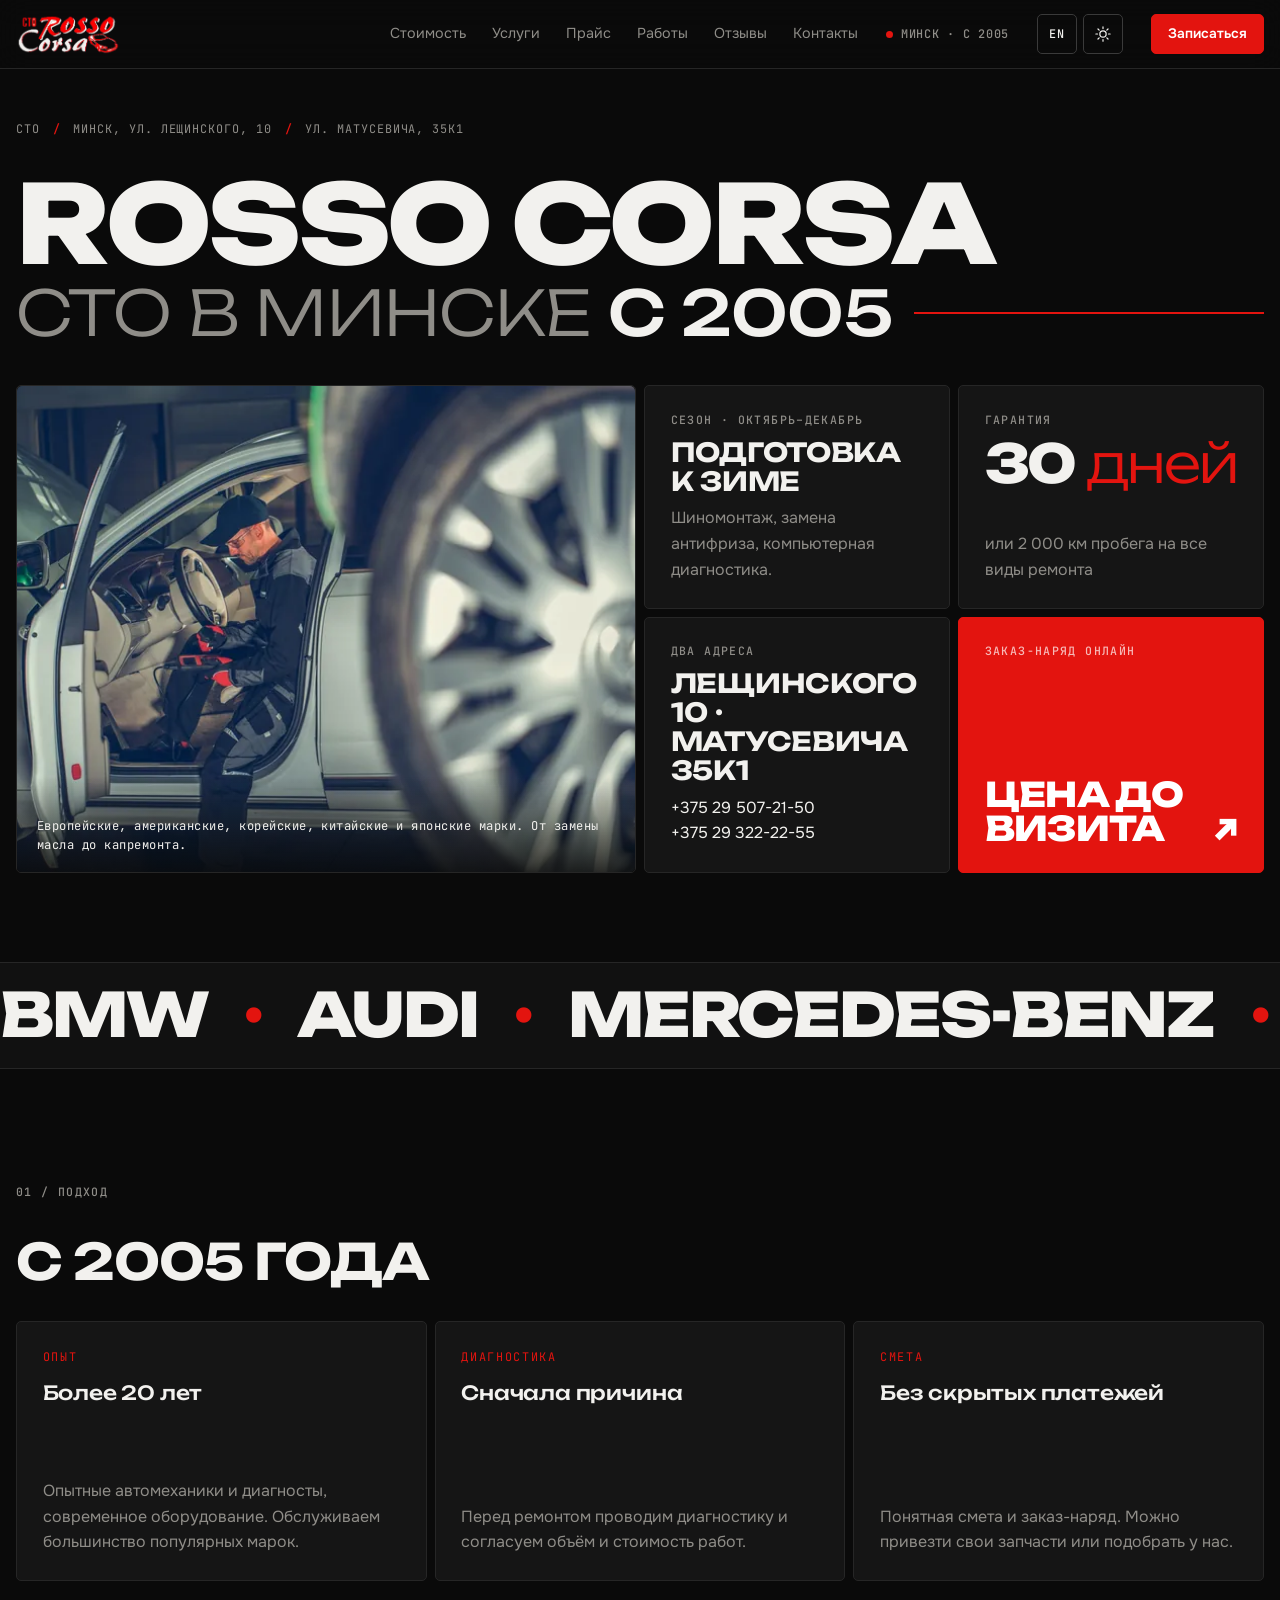
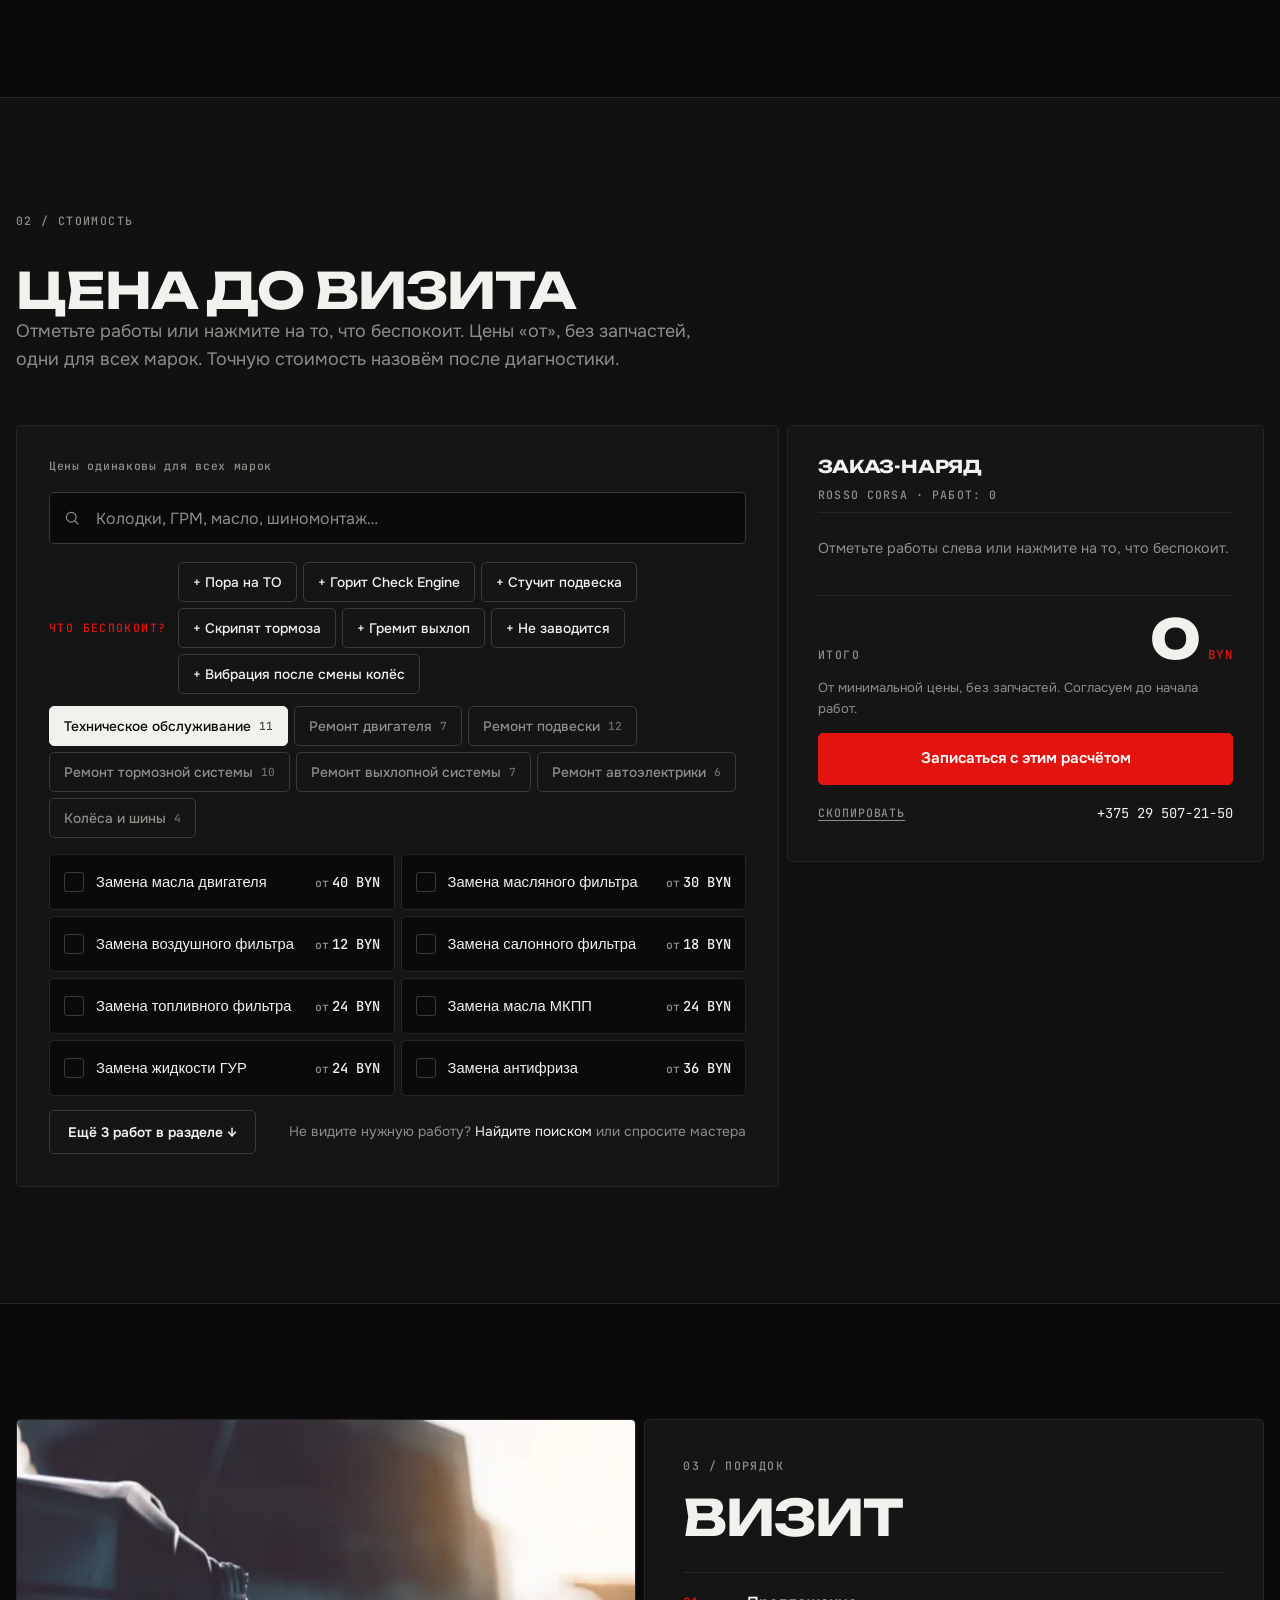
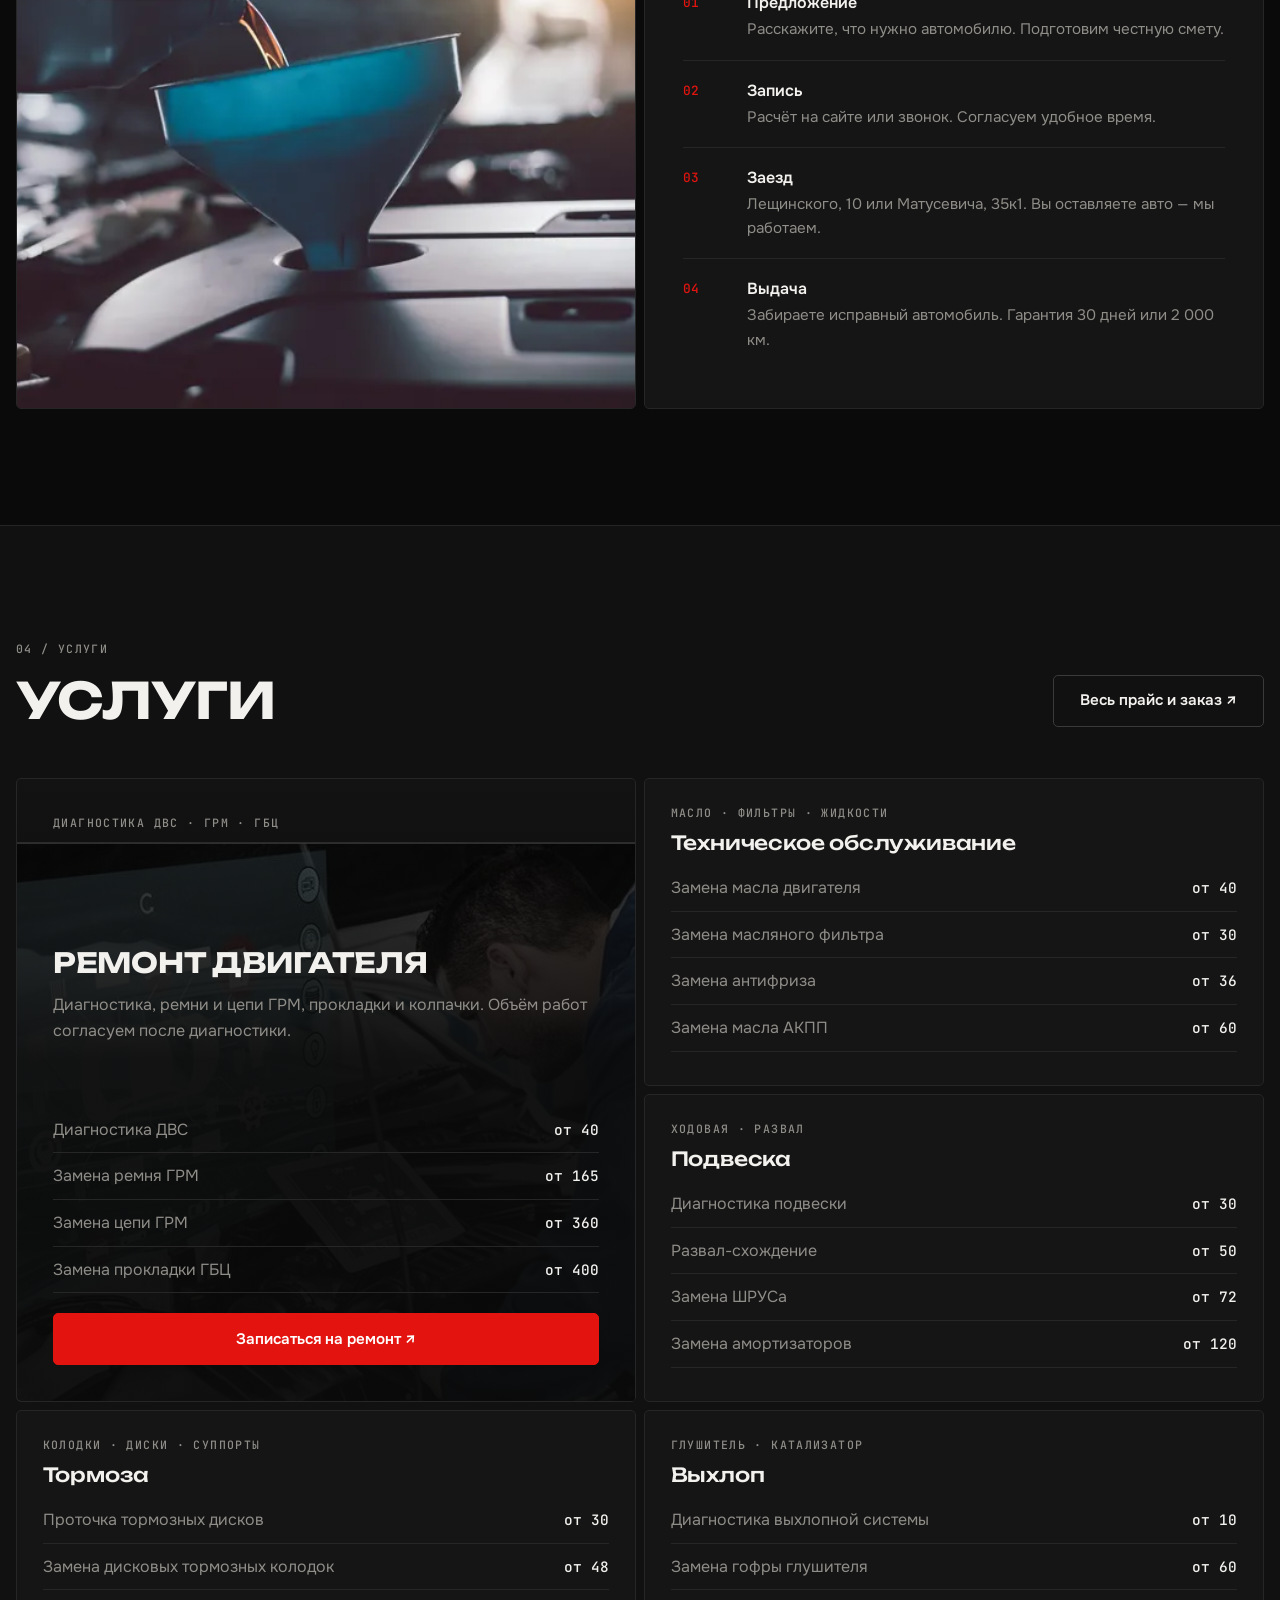
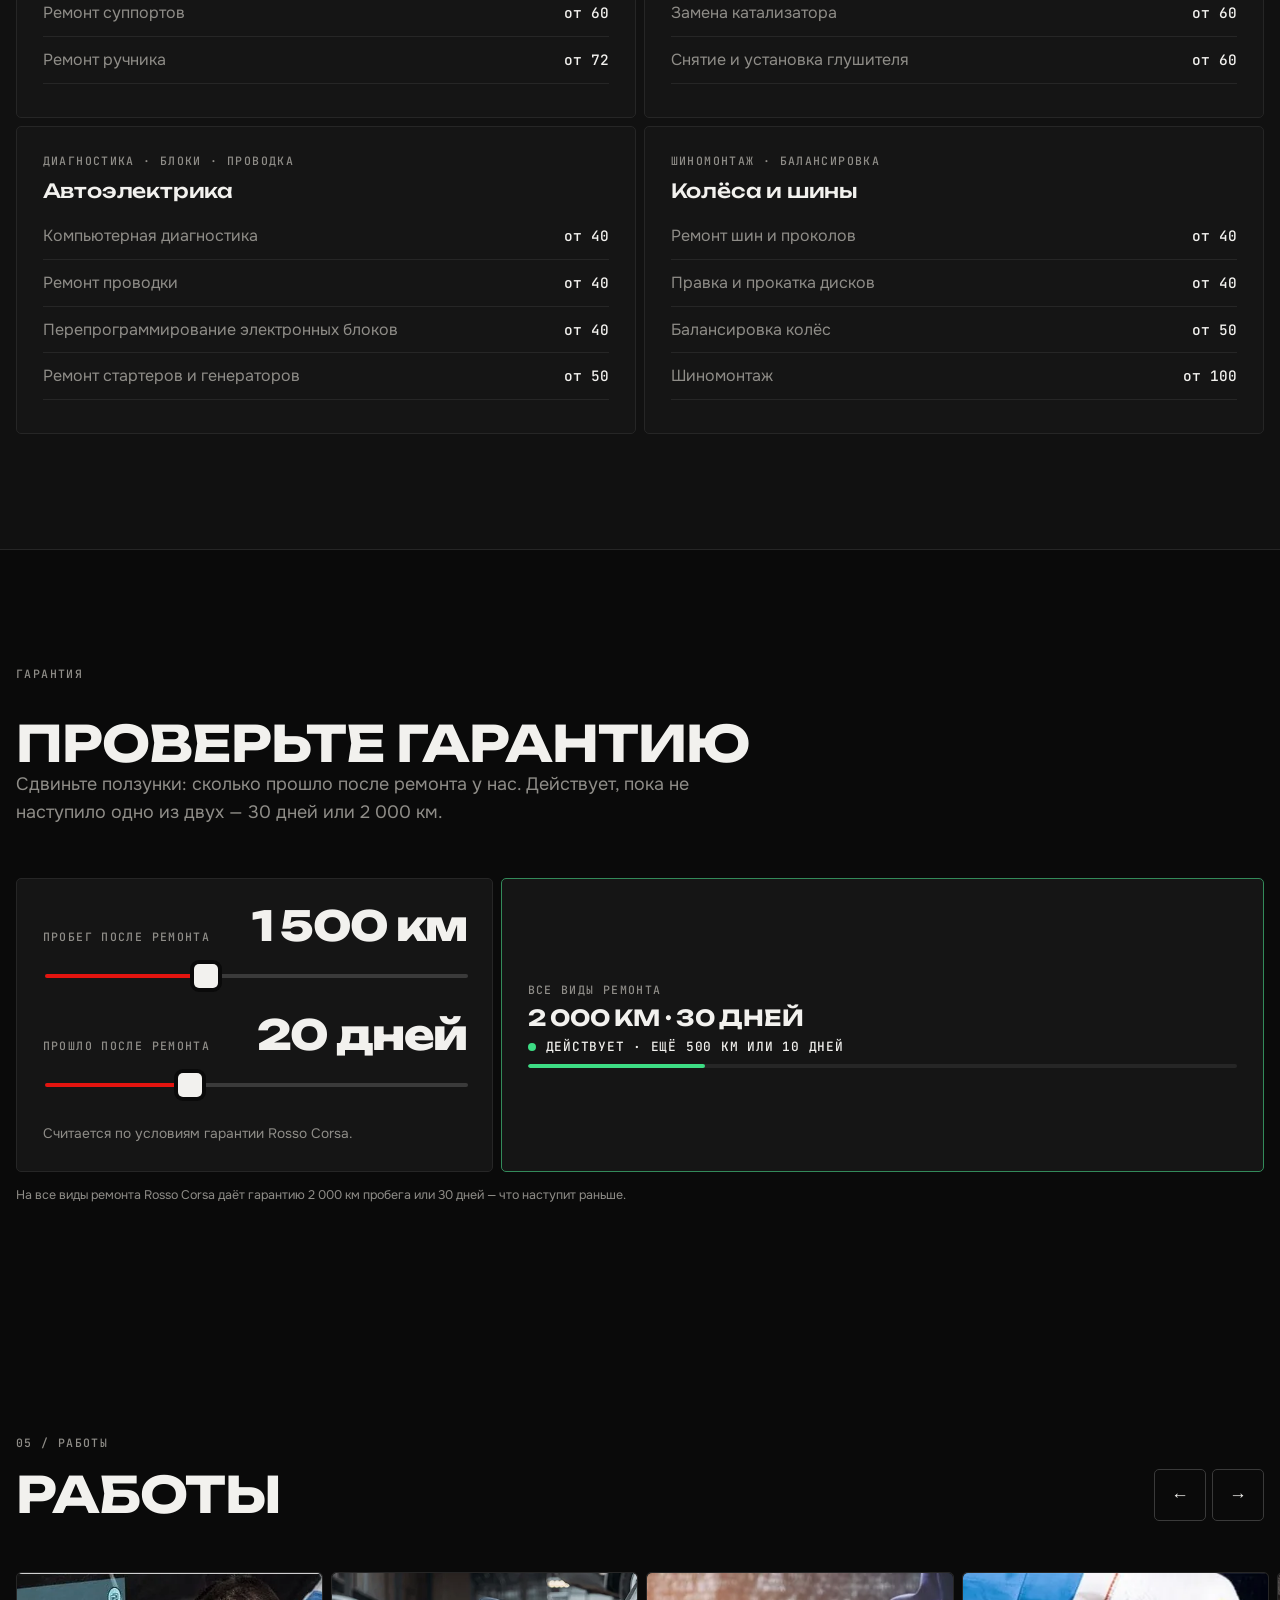
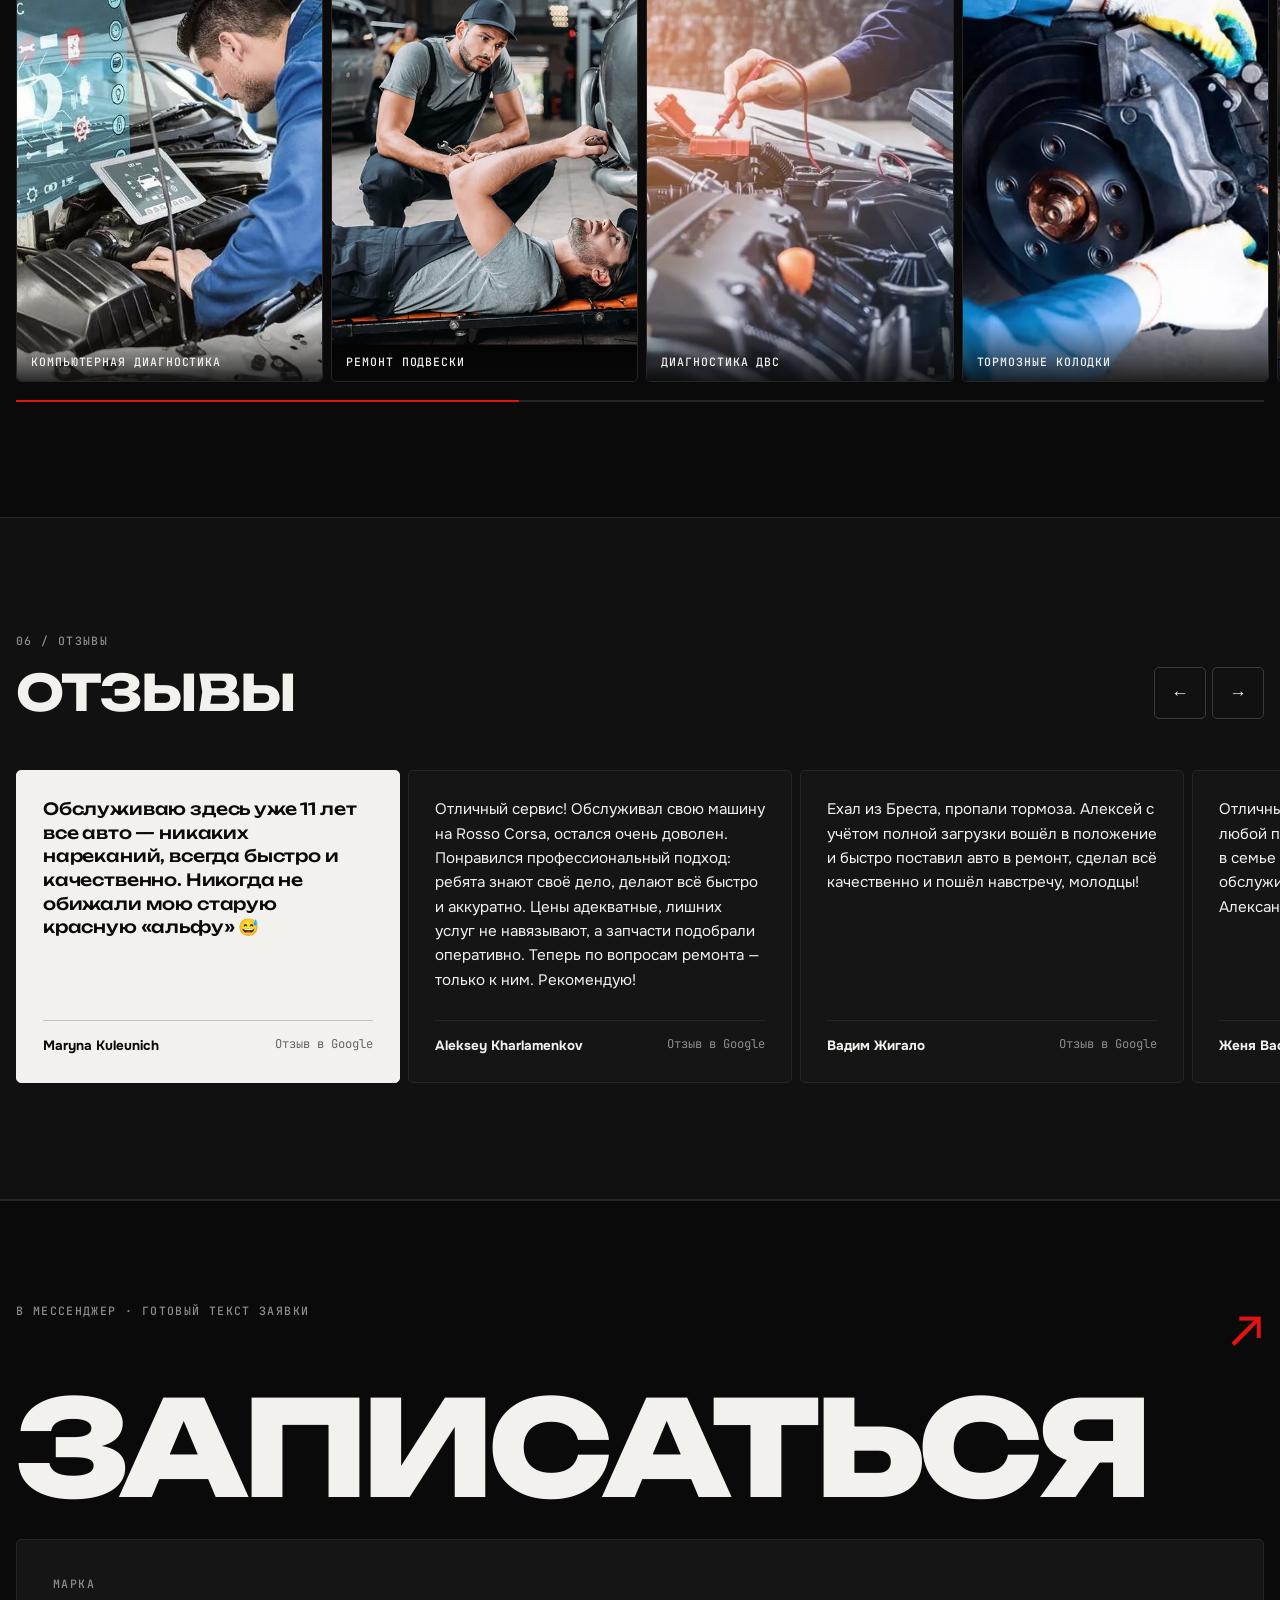
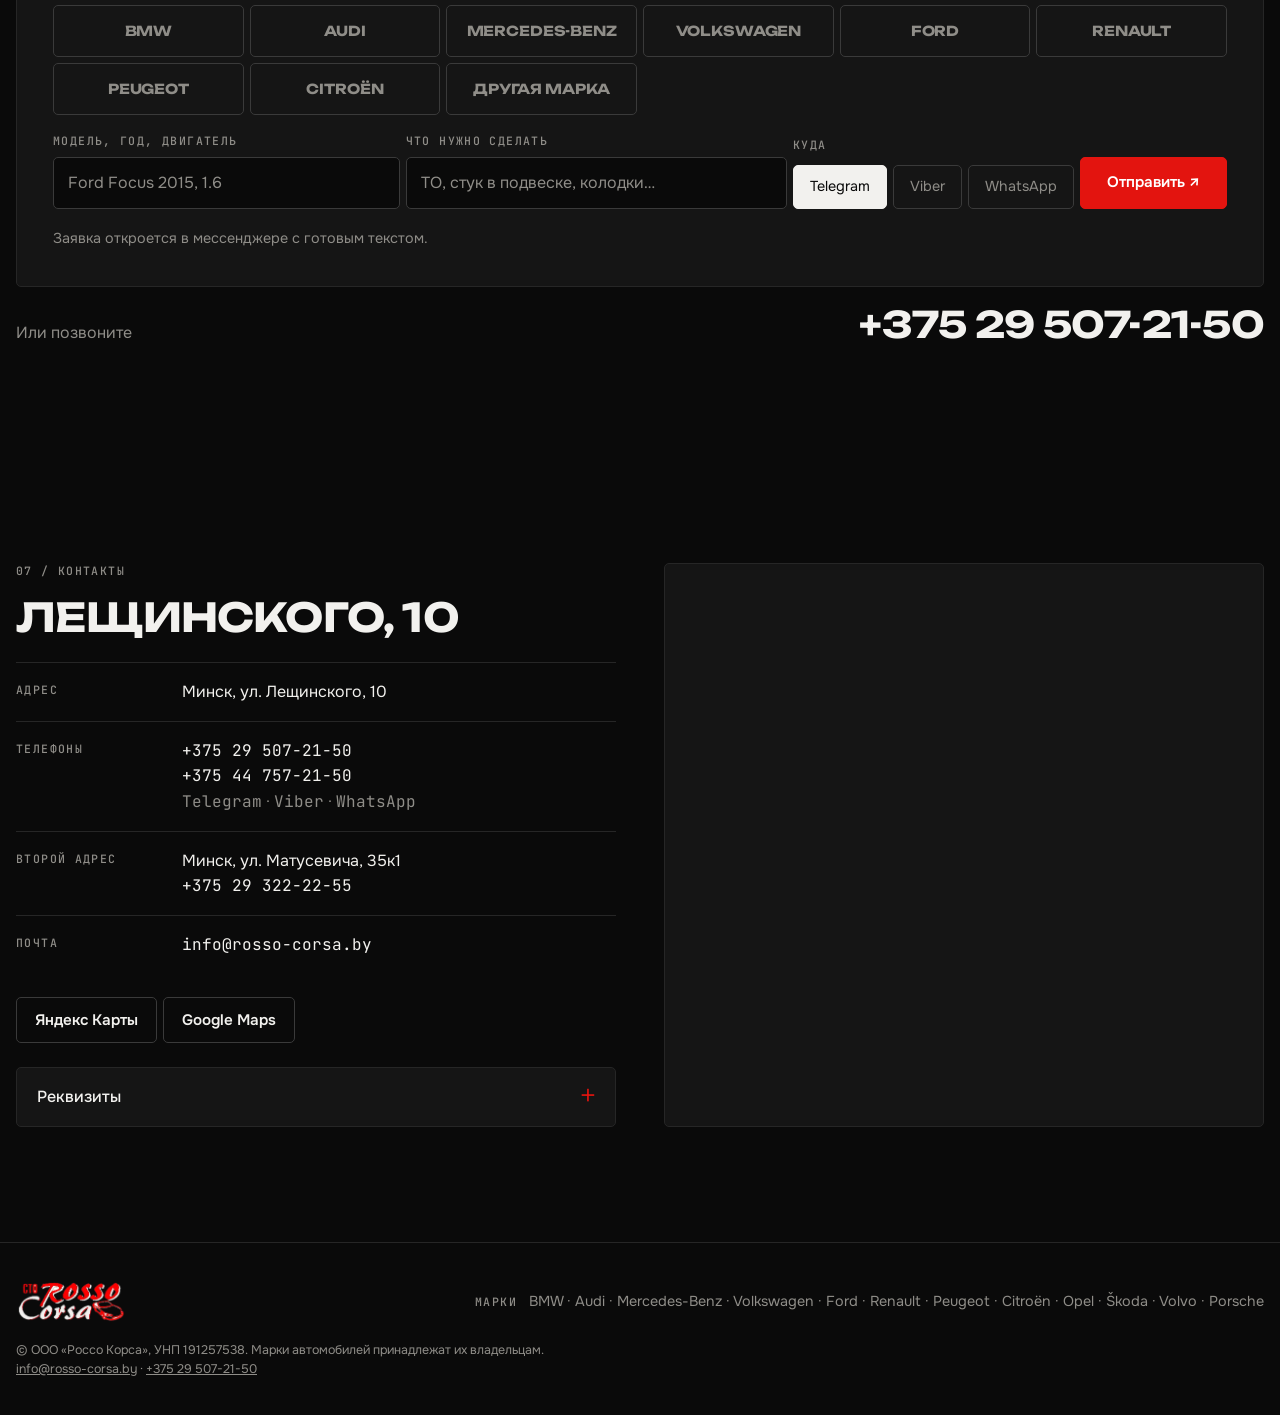
==== index.html @ d960ca82 "Сайт Rosso Corsa на шаблоне premium-auto-motion Главная и прайс на RU/EN: калькулятор с прайсом клие" ====
<!doctype html>
<html class="v4" lang="ru" data-currency="BYN">
<head>
<script>try{var t=localStorage.getItem("rosso-theme");if(t)document.documentElement.dataset.theme=t}catch(e){}</script>
<meta charset="utf-8">
<meta name="viewport" content="width=device-width, initial-scale=1, viewport-fit=cover">
<meta name="format-detection" content="telephone=no">
<title>Rosso Corsa — СТО в Минске на Лещинского и Матусевича</title>
<meta name="description" content="Автосервис Rosso Corsa в Минске с 2005 года: ТО, ремонт двигателя, подвески, тормозов, выхлопа, автоэлектрики, шиномонтаж. Цены «от» до визита, гарантия 30 дней или 2 000 км.">
<meta name="theme-color" content="#0a0a0a">
<link rel="canonical" href="https://dirol982.github.io/rosso/">
<meta property="og:type" content="website">
<meta property="og:locale" content="ru_RU">
<meta property="og:title" content="Rosso Corsa — СТО в Минске на Лещинского и Матусевича">
<meta property="og:description" content="Автосервис Rosso Corsa в Минске с 2005 года: ТО, ремонт двигателя, подвески, тормозов, выхлопа, автоэлектрики, шиномонтаж. Цены «от» до визита, гарантия 30 дней или 2 000 км.">
<meta property="og:image" content="https://dirol982.github.io/rosso/assets/img/hero.webp">
<link rel="icon" type="image/png" href="favicon.png">
<link rel="apple-touch-icon" href="apple-touch-icon.png">
<link rel="preconnect" href="https://fonts.googleapis.com">
<link rel="preconnect" href="https://fonts.gstatic.com" crossorigin>
<link rel="stylesheet" href="https://fonts.googleapis.com/css2?family=Unbounded:wght@300;500;700;800&family=Onest:wght@400;500;600&family=JetBrains+Mono:wght@400;500&display=swap">
<link rel="alternate" hreflang="en" href="https://dirol982.github.io/rosso/en/">
<link rel="stylesheet" href="assets/css/style.css">
<link rel="stylesheet" href="assets/css/motion.css">
</head>
<body>

<a class="skip" href="#main">К содержанию</a>
<header class="top" data-header>
  <div class="top__in">
    <a class="brand" href="./" aria-label="Rosso Corsa — на главную"><img class="logo-on-dark" src="assets/img/logo-light.webp" alt="Rosso Corsa" width="225" height="90"><img class="logo-on-light" src="assets/img/logo-dark.webp" alt="" width="225" height="90"></a>
    <nav class="nav" aria-label="Разделы">
      <a href="#calc">Стоимость</a>
      <a href="#services">Услуги</a>
      <a href="price.html">Прайс</a>
      <a href="#workshop">Работы</a>
      <a href="#reviews">Отзывы</a>
      <a href="#contacts">Контакты</a>
    </nav>
    <span class="status"><i></i><span>Минск · с 2005</span></span>
    <div class="tools">
      <a class="tool tool--lang" href="en/" hreflang="en" lang="en" aria-label="English version">EN</a>
      <button class="tool tool--theme" type="button" data-theme-toggle aria-label="Светлая тема"><svg class="i-sun" width="18" height="18" viewBox="0 0 24 24" fill="none" stroke="currentColor" stroke-width="1.6" stroke-linecap="round" aria-hidden="true"><circle cx="12" cy="12" r="4.2"/><path d="M12 2.5v2.2M12 19.3v2.2M2.5 12h2.2M19.3 12h2.2M5.3 5.3l1.6 1.6M17.1 17.1l1.6 1.6M5.3 18.7l1.6-1.6M17.1 6.9l1.6-1.6"/></svg><svg class="i-moon" width="18" height="18" viewBox="0 0 24 24" fill="none" stroke="currentColor" stroke-width="1.6" stroke-linecap="round" stroke-linejoin="round" aria-hidden="true"><path d="M20 14.5A8 8 0 0 1 9.5 4a8 8 0 1 0 10.5 10.5Z"/></svg></button>
    </div>
    <a class="btn btn--sm" href="#book">Записаться</a>
  </div>
</header>

<main id="main">

<section class="hero">
  <div class="wrap">
    <p class="coord mono">СТО <b>/</b> Минск, ул. Лещинского, 10 <b>/</b> ул. Матусевича, 35к1</p>
    <h1 class="mega" aria-label="Rosso Corsa — СТО в Минске с 2005 года">
      <span class="mega__l1">Rosso Corsa</span>
      <span class="mega__l2"><span>СТО в Минске <b>с 2005</b></span><span class="mega__dash" aria-hidden="true"></span></span>
    </h1>

    <div class="bento bento--hero">
      <figure class="tile tile--photo tile--hero">
        <img src="assets/img/hero.webp" srcset="assets/img/hero-720.webp 720w, assets/img/hero.webp 1600w" sizes="(max-width: 1000px) 100vw, 50vw" alt="Мастер Rosso Corsa проводит компьютерную диагностику в салоне автомобиля" width="1600" height="1066" fetchpriority="high">
        <figcaption class="mono">Европейские, американские, корейские, китайские и японские марки. От замены масла до капремонта.</figcaption>
      </figure>

      <div class="tile tile--season">
        <p class="label" data-season-label>Сезон</p>
        <p class="tile__big" data-season-title>Подготовка к зиме</p>
        <p class="muted" data-season-text>Шиномонтаж, замена антифриза, компьютерная диагностика.</p>
      </div>

      <div class="tile tile--spec">
        <p class="label">Гарантия</p>
        <p class="tile__huge">30<span>&nbsp;дней</span></p>
        <p class="muted">или 2 000 км пробега на все виды ремонта</p>
      </div>

      <div class="tile tile--open">
        <p class="label">Два адреса</p>
        <p class="tile__big">Лещинского 10 · Матусевича 35к1</p>
        <p class="muted"><a href="tel:+375295072150">+375 29 507-21-50</a><br><a href="tel:+375293222255">+375 29 322-22-55</a></p>
      </div>

      <a class="tile tile--cta" href="#calc">
        <span class="label">Заказ-наряд онлайн</span>
        <span class="tile__cta">Цена до визита <span aria-hidden="true">↗</span></span>
      </a>
    </div>
  </div>
</section>

<div class="ticker" aria-hidden="true"><div class="ticker__track"><span>BMW<i>·</i></span><span>Audi<i>·</i></span><span>Mercedes-Benz<i>·</i></span><span>Volkswagen<i>·</i></span><span>Ford<i>·</i></span><span>Renault<i>·</i></span><span>Peugeot<i>·</i></span><span>Citroën<i>·</i></span><span>Opel<i>·</i></span><span>Škoda<i>·</i></span><span>Volvo<i>·</i></span><span>Porsche<i>·</i></span><span>Land Rover<i>·</i></span><span>Chevrolet<i>·</i></span><span>Geely<i>·</i></span><span>Haval<i>·</i></span><span>Chery<i>·</i></span><span>Alfa Romeo<i>·</i></span><span>Tesla<i>·</i></span></div></div>

<section class="sec" id="about">
  <div class="wrap">
    <div class="sec__head">
      <p class="label">01 / Подход</p>
      <h2 class="h2">С 2005 года</h2>
    </div>
    <ul class="bento bento--three">
      <li class="tile">
        <p class="tile__k mono">Опыт</p>
        <h3 class="h3">Более 20 лет</h3>
        <p class="muted">Опытные автомеханики и диагносты, современное оборудование. Обслуживаем большинство популярных марок.</p>
      </li>
      <li class="tile">
        <p class="tile__k mono">Диагностика</p>
        <h3 class="h3">Сначала причина</h3>
        <p class="muted">Перед ремонтом проводим диагностику и согласуем объём и стоимость работ.</p>
      </li>
      <li class="tile">
        <p class="tile__k mono">Смета</p>
        <h3 class="h3">Без скрытых платежей</h3>
        <p class="muted">Понятная смета и заказ-наряд. Можно привезти свои запчасти или подобрать у нас.</p>
      </li>
    </ul>
  </div>
</section>

<section class="sec sec--panel" id="calc" data-calc>
  <script type="application/json" data-calc-data>[{"id": "all", "name": "Цены одинаковы для всех марок", "cats": [{"name": "Техническое обслуживание", "items": [{"name": "Замена масла двигателя", "price": 40}, {"name": "Замена масляного фильтра", "price": 30}, {"name": "Замена воздушного фильтра", "price": 12}, {"name": "Замена салонного фильтра", "price": 18}, {"name": "Замена топливного фильтра", "price": 24}, {"name": "Замена масла МКПП", "price": 24}, {"name": "Замена жидкости ГУР", "price": 24}, {"name": "Замена антифриза", "price": 36}, {"name": "Замена тормозной жидкости", "price": 42}, {"name": "Замена масла АКПП", "price": 60}, {"name": "Промывка радиатора печки", "price": 90}]}, {"name": "Ремонт двигателя", "items": [{"name": "Диагностика ДВС", "price": 40}, {"name": "Замена прокладки клапанной крышки", "price": 30}, {"name": "Замена прокладки поддона", "price": 60}, {"name": "Замена ремня ГРМ", "price": 165}, {"name": "Замена маслосъёмных колпачков", "price": 180}, {"name": "Замена цепи ГРМ", "price": 360}, {"name": "Замена прокладки ГБЦ", "price": 400}]}, {"name": "Ремонт подвески", "items": [{"name": "Диагностика подвески", "price": 30}, {"name": "Замена стоек стабилизатора", "price": 30}, {"name": "Замена шаровой опоры", "price": 30}, {"name": "Замена втулок стабилизатора", "price": 42}, {"name": "Замена рычага подвески", "price": 48}, {"name": "Развал-схождение", "price": 50}, {"name": "Замена ступичного подшипника", "price": 60}, {"name": "Замена ШРУСа", "price": 72}, {"name": "Замена амортизаторов", "price": 120}, {"name": "Замена опорных подшипников", "price": 120}, {"name": "Замена сайлентблоков рычага", "price": 120}, {"name": "Замена сайлентблоков подрамника", "price": 132}]}, {"name": "Ремонт тормозной системы", "items": [{"name": "Проточка тормозных дисков", "price": 30}, {"name": "Замена тормозных барабанов", "price": 36}, {"name": "Замена тормозных трубок", "price": 40}, {"name": "Замена тормозной жидкости + прокачка системы", "price": 42}, {"name": "Замена дисковых тормозных колодок", "price": 48}, {"name": "Замена тормозных шлангов", "price": 60}, {"name": "Ремонт суппортов", "price": 60}, {"name": "Замена барабанных тормозных колодок", "price": 72}, {"name": "Ремонт ручника", "price": 72}, {"name": "Замена главного тормозного цилиндра", "price": 72}]}, {"name": "Ремонт выхлопной системы", "items": [{"name": "Диагностика выхлопной системы", "price": 10}, {"name": "Замена хомутов/резинок", "price": 12}, {"name": "Снятие и установка резонатора", "price": 36}, {"name": "Замена приёмной трубы", "price": 48}, {"name": "Снятие и установка глушителя", "price": 60}, {"name": "Замена гофры глушителя", "price": 60}, {"name": "Замена катализатора", "price": 60}]}, {"name": "Ремонт автоэлектрики", "items": [{"name": "Компьютерная диагностика", "price": 40}, {"name": "Ремонт проводки", "price": 40}, {"name": "Ремонт электронных блоков", "price": 40}, {"name": "Перепрограммирование электронных блоков", "price": 40}, {"name": "Ремонт электрооборудования", "price": 40}, {"name": "Ремонт стартеров и генераторов", "price": 50}]}, {"name": "Колёса и шины", "items": [{"name": "Ремонт шин и проколов", "price": 40}, {"name": "Правка и прокатка дисков", "price": 40}, {"name": "Балансировка колёс", "price": 50}, {"name": "Шиномонтаж", "price": 100}]}]}]</script>
  <div class="wrap">
    <div class="sec__head">
      <p class="label">02 / Стоимость</p>
      <h2 class="h2">Цена до визита</h2>
      <p class="muted lede">Отметьте работы или нажмите на то, что беспокоит. Цены «от», без запчастей, одни для всех марок. Точную стоимость назовём после диагностики.</p>
    </div>

    <div class="calc">
      <div class="calc__panel">
        <div class="calc__top">
          <small class="calc__hint">Цены одинаковы для всех марок</small>
        </div>
        <label class="calc__search"><svg width="18" height="18" viewBox="0 0 24 24" fill="none" stroke="currentColor" stroke-width="1.6" stroke-linecap="round" aria-hidden="true"><circle cx="11" cy="11" r="6.5"/><path d="m20 20-4.4-4.4"/></svg><span class="sr">Поиск работы</span><input type="search" placeholder="Колодки, ГРМ, масло, шиномонтаж…" autocomplete="off" data-calc-search><span class="calc__found" data-calc-found aria-live="polite"></span></label>
        <div class="calc__sym"><span class="calc__sym-l">Что беспокоит?</span><div class="calc__sym-row" data-calc-sym></div></div>
        <div class="calc__cats" role="tablist" aria-label="Раздел прайса" data-calc-cats></div>
        <div class="calc__items" data-calc-items></div>
        <div class="calc__foot" data-calc-foot></div>
        <p class="sr">Работ в прайсе: <span data-calc-count>57</span></p>
      </div>

      <div class="calc__backdrop" data-check-backdrop hidden></div>
      <form class="check" id="precheck" aria-labelledby="check-title" data-check novalidate>
        <div class="check__top">
          <h3 id="check-title">Заказ-наряд</h3>
          <button type="button" class="check__clear" data-check-clear hidden>Очистить</button>
          <button type="button" class="check__close" data-check-close aria-label="Свернуть расчёт"><svg width="22" height="22" viewBox="0 0 24 24" fill="none" stroke="currentColor" stroke-width="1.6" stroke-linecap="round" aria-hidden="true"><path d="M5 5l14 14M19 5 5 19"/></svg></button>
        </div>
        <p class="check__meta" data-check-meta>Rosso Corsa</p>
        <ul class="check__lines" role="list" data-check-lines></ul>
        <div class="check__total"><span>Итого</span><strong class="num"><span data-check-sum>0</span> <small>BYN</small></strong></div>
        <p class="check__fine">От минимальной цены, без запчастей. Согласуем до начала работ.</p>
        <div class="check__book" data-check-book hidden>
          <label class="check__label" for="check-model">Модель, год, двигатель</label>
          <input id="check-model" class="check__input" name="model" type="text" placeholder="Ford Focus 2015, 1.6" autocomplete="off">
          <span class="check__label">Когда удобно</span>
          <div class="check__days" data-check-days></div>
          <div class="check__slots" data-check-slots></div>
          <span class="check__label">Куда отправить</span>
          <div class="check__ch" role="radiogroup" aria-label="Куда отправить">
            <label><input type="radio" name="ch" value="telegram" checked><span>Telegram</span></label>
            <label><input type="radio" name="ch" value="viber"><span>Viber</span></label>
            <label><input type="radio" name="ch" value="whatsapp"><span>WhatsApp</span></label>
          </div>
        </div>
        <button class="btn check__submit" type="submit" data-check-submit>Записаться с этим расчётом</button>
        <div class="check__row"><button type="button" class="check__copy" data-check-copy>Скопировать</button><a href="tel:+375295072150">+375 29 507-21-50</a></div>
      </form>
    </div>
    <div class="toast" data-toast role="status" aria-live="polite"></div>
  </div>
</section>

<section class="sec" id="visit">
  <div class="wrap visit">
    <figure class="visit__fig">
      <img src="assets/img/oil.webp" srcset="assets/img/oil-720.webp 720w, assets/img/oil.webp 1440w" sizes="(max-width: 860px) 100vw, 50vw" alt="Замена масла в двигателе в Rosso Corsa" width="1440" height="960" loading="lazy">
    </figure>
    <div class="visit__body">
      <p class="label">03 / Порядок</p>
      <h2 class="h2">Визит</h2>
      <ol class="steps">
        <li><h3>Предложение</h3><p>Расскажите, что нужно автомобилю. Подготовим честную смету.</p></li><li><h3>Запись</h3><p>Расчёт на сайте или звонок. Согласуем удобное время.</p></li><li><h3>Заезд</h3><p>Лещинского, 10 или Матусевича, 35к1. Вы оставляете авто — мы работаем.</p></li><li><h3>Выдача</h3><p>Забираете исправный автомобиль. Гарантия 30 дней или 2 000 км.</p></li>
      </ol>
    </div>
  </div>
</section>

<section class="sec sec--panel" id="services">
  <div class="wrap">
    <div class="sec__head sec__head--row">
      <div>
        <p class="label">04 / Услуги</p>
        <h2 class="h2">Услуги</h2>
      </div>
      <a class="btn btn--ghost" href="price.html">Весь прайс и заказ ↗</a>
    </div>

    <div class="bento bento--svc">
      <article class="tile tile--storage tile--dsg" id="engine">
        <div class="tile__bg" role="img" aria-label="Компьютерная диагностика автомобиля в Rosso Corsa" style="background-image:url('assets/img/diag.webp')"></div>
        <div class="tile__inner">
          <p class="label">Диагностика ДВС · ГРМ · ГБЦ</p>
          <h3 class="h3 h3--lg">Ремонт двигателя</h3>
          <p class="muted">Диагностика, ремни и цепи ГРМ, прокладки и колпачки. Объём работ согласуем после диагностики.</p>
          <table class="list"><tbody><tr><th scope="row">Диагностика ДВС</th><td>от 40</td></tr><tr><th scope="row">Замена ремня ГРМ</th><td>от 165</td></tr><tr><th scope="row">Замена цепи ГРМ</th><td>от 360</td></tr><tr><th scope="row">Замена прокладки ГБЦ</th><td>от 400</td></tr></tbody></table>
          <a class="btn" href="#calc" data-pick-task="Ремонт двигателя">Записаться на ремонт ↗</a>
        </div>
      </article>

      <article class="tile">
        <p class="label">Масло · фильтры · жидкости</p>
        <h3 class="h3">Техническое обслуживание</h3>
        <table class="list"><tbody><tr><th scope="row">Замена масла двигателя</th><td>от 40</td></tr><tr><th scope="row">Замена масляного фильтра</th><td>от 30</td></tr><tr><th scope="row">Замена антифриза</th><td>от 36</td></tr><tr><th scope="row">Замена масла АКПП</th><td>от 60</td></tr></tbody></table>
      </article>

      <article class="tile">
        <p class="label">Ходовая · развал</p>
        <h3 class="h3">Подвеска</h3>
        <table class="list"><tbody><tr><th scope="row">Диагностика подвески</th><td>от 30</td></tr><tr><th scope="row">Развал-схождение</th><td>от 50</td></tr><tr><th scope="row">Замена ШРУСа</th><td>от 72</td></tr><tr><th scope="row">Замена амортизаторов</th><td>от 120</td></tr></tbody></table>
      </article>

      <article class="tile">
        <p class="label">Колодки · диски · суппорты</p>
        <h3 class="h3">Тормоза</h3>
        <table class="list"><tbody><tr><th scope="row">Проточка тормозных дисков</th><td>от 30</td></tr><tr><th scope="row">Замена дисковых тормозных колодок</th><td>от 48</td></tr><tr><th scope="row">Ремонт суппортов</th><td>от 60</td></tr><tr><th scope="row">Ремонт ручника</th><td>от 72</td></tr></tbody></table>
      </article>

      <article class="tile">
        <p class="label">Глушитель · катализатор</p>
        <h3 class="h3">Выхлоп</h3>
        <table class="list"><tbody><tr><th scope="row">Диагностика выхлопной системы</th><td>от 10</td></tr><tr><th scope="row">Замена гофры глушителя</th><td>от 60</td></tr><tr><th scope="row">Замена катализатора</th><td>от 60</td></tr><tr><th scope="row">Снятие и установка глушителя</th><td>от 60</td></tr></tbody></table>
      </article>

      <article class="tile">
        <p class="label">Диагностика · блоки · проводка</p>
        <h3 class="h3">Автоэлектрика</h3>
        <table class="list"><tbody><tr><th scope="row">Компьютерная диагностика</th><td>от 40</td></tr><tr><th scope="row">Ремонт проводки</th><td>от 40</td></tr><tr><th scope="row">Перепрограммирование электронных блоков</th><td>от 40</td></tr><tr><th scope="row">Ремонт стартеров и генераторов</th><td>от 50</td></tr></tbody></table>
      </article>

      <article class="tile">
        <p class="label">Шиномонтаж · балансировка</p>
        <h3 class="h3">Колёса и шины</h3>
        <table class="list"><tbody><tr><th scope="row">Ремонт шин и проколов</th><td>от 40</td></tr><tr><th scope="row">Правка и прокатка дисков</th><td>от 40</td></tr><tr><th scope="row">Балансировка колёс</th><td>от 50</td></tr><tr><th scope="row">Шиномонтаж</th><td>от 100</td></tr></tbody></table>
      </article>
    </div>
  </div>
</section>

<section class="sec" id="warranty">
  <div class="wrap">
    <div class="sec__head">
      <p class="label">Гарантия</p>
      <h2 class="h2">Проверьте гарантию</h2>
      <p class="muted lede">Сдвиньте ползунки: сколько прошло после ремонта у нас. Действует, пока не наступило одно из двух — 30 дней или 2 000 км.</p>
    </div>
    <div class="wc" data-wc="days">
      <div class="tile wc__ctrl">
        <div class="wc__row"><div class="wc__top"><label class="label" for="wc-km">Пробег после ремонта</label><output class="wc__val num" for="wc-km" data-wc-km-out>1 500 км</output></div>
          <input type="range" id="wc-km" min="0" max="4000" step="100" value="1500" data-wc-km></div>
        <div class="wc__row"><div class="wc__top"><label class="label" for="wc-mo">Прошло после ремонта</label><output class="wc__val num" for="wc-mo" data-wc-mo-out>20 дней</output></div>
          <input type="range" id="wc-mo" min="0" max="60" step="1" value="20" data-wc-mo></div>
        <p class="wc__hint">Считается по условиям гарантии Rosso Corsa.</p>
      </div>
      <div class="wc__tiers" aria-live="polite"><div class="tile wc__tier" data-tier data-km="2000" data-mo="30"><p class="label">Все виды ремонта</p><p class="tile__big">2 000 км · 30 дней</p><p class="wc__state" data-state><i></i></p><div class="wc__bar"><span></span></div></div></div>
    </div>
    <p class="tiny muted" style="margin-top:14px">На все виды ремонта Rosso Corsa даёт гарантию 2 000 км пробега или 30 дней — что наступит раньше.</p>
  </div>
</section>

<section class="sec" id="workshop" data-swipe>
  <div class="wrap">
    <div class="sec__head sec__head--row">
      <div>
        <p class="label">05 / Работы</p>
        <h2 class="h2">Работы</h2>
      </div>
      <div class="rv-nav">
        <button class="rv-btn" type="button" data-swipe-prev aria-label="Предыдущие фото">←</button>
        <button class="rv-btn" type="button" data-swipe-next aria-label="Следующие фото">→</button>
      </div>
    </div>
  </div>
  <div class="strip" data-swipe-track tabindex="0" role="region" aria-label="Фото работ: листайте пальцем, мышью или стрелками"><figure><img src="assets/img/w-diag.webp" alt="Компьютерная диагностика — Rosso Corsa" loading="lazy" decoding="async"><figcaption>Компьютерная диагностика</figcaption></figure><figure><img src="assets/img/w-team.webp" alt="Ремонт подвески — Rosso Corsa" loading="lazy" decoding="async"><figcaption>Ремонт подвески</figcaption></figure><figure><img src="assets/img/w-engine.webp" alt="Диагностика ДВС — Rosso Corsa" loading="lazy" decoding="async"><figcaption>Диагностика ДВС</figcaption></figure><figure><img src="assets/img/w-pads.webp" alt="Тормозные колодки — Rosso Corsa" loading="lazy" decoding="async"><figcaption>Тормозные колодки</figcaption></figure><figure><img src="assets/img/w-shock.webp" alt="Амортизаторы — Rosso Corsa" loading="lazy" decoding="async"><figcaption>Амортизаторы</figcaption></figure><figure><img src="assets/img/w-belt.webp" alt="Ремень ГРМ — Rosso Corsa" loading="lazy" decoding="async"><figcaption>Ремень ГРМ</figcaption></figure><figure><img src="assets/img/w-caliper.webp" alt="Ремонт суппортов — Rosso Corsa" loading="lazy" decoding="async"><figcaption>Ремонт суппортов</figcaption></figure><figure><img src="assets/img/w-alt.webp" alt="Стартеры и генераторы — Rosso Corsa" loading="lazy" decoding="async"><figcaption>Стартеры и генераторы</figcaption></figure><figure><img src="assets/img/w-cv.webp" alt="Замена ШРУСа — Rosso Corsa" loading="lazy" decoding="async"><figcaption>Замена ШРУСа</figcaption></figure><figure><img src="assets/img/w-exhaust.webp" alt="Выхлопная система — Rosso Corsa" loading="lazy" decoding="async"><figcaption>Выхлопная система</figcaption></figure></div>
  <div class="strip-bar" data-swipe-bar aria-hidden="true"><div class="strip-track"><span></span></div></div>
</section>

<section class="sec sec--panel" id="reviews">
  <div class="wrap">
    <div class="sec__head sec__head--row">
      <div>
        <p class="label">06 / Отзывы</p>
        <h2 class="h2">Отзывы</h2>
      </div>
      <div class="rv-nav">
        <button class="rv-btn" type="button" data-rv="-1" aria-label="Предыдущие отзывы">←</button>
        <button class="rv-btn" type="button" data-rv="1" aria-label="Следующие отзывы">→</button>
      </div>
    </div>
  </div>
  <div class="reviews" id="reviewsTrack" tabindex="0" aria-label="Отзывы клиентов">
    <blockquote class="rv rv--accent"><p>Обслуживаю здесь уже 11 лет все авто — никаких нареканий, всегда быстро и качественно. Никогда не обижали мою старую красную «альфу» 😅</p><footer><b>Maryna Kuleunich</b><span>Отзыв в Google</span></footer></blockquote><blockquote class="rv"><p>Отличный сервис! Обслуживал свою машину на Rosso Corsa, остался очень доволен. Понравился профессиональный подход: ребята знают своё дело, делают всё быстро и аккуратно. Цены адекватные, лишних услуг не навязывают, а запчасти подобрали оперативно. Теперь по вопросам ремонта — только к ним. Рекомендую!</p><footer><b>Aleksey Kharlamenkov</b><span>Отзыв в Google</span></footer></blockquote><blockquote class="rv"><p>Ехал из Бреста, пропали тормоза. Алексей с учётом полной загрузки вошёл в положение и быстро поставил авто в ремонт, сделал всё качественно и пошёл навстречу, молодцы!</p><footer><b>Вадим Жигало</b><span>Отзыв в Google</span></footer></blockquote><blockquote class="rv"><p>Отличный сервис. Весь спектр услуг. С любой проблемой можно обратиться. У нас в семье две машины, и обе там обслуживаются. Огромная благодарность Александру.</p><footer><b>Женя Василенко</b><span>Отзыв в Google</span></footer></blockquote><blockquote class="rv"><p>СТО топ! Качество на высоте. Отдельное спасибо мастеру Александру.</p><footer><b>Андрей Блинов</b><span>Отзыв в Google</span></footer></blockquote>
    <a class="rv rv--more" href="https://goo.gl/maps/Zz1Lnob5kpXm1RcA8" target="_blank" rel="noopener">
      <span class="label">Google Карты</span>
      <span class="rv__more">Все отзывы <span aria-hidden="true">↗</span></span>
    </a>
  </div>
</section>

<section class="book" id="book">
  <div class="wrap">
    <div class="book__head"><span class="label">В мессенджер · готовый текст заявки</span><span class="book__arrow" aria-hidden="true">↗</span></div>
    <h2 class="book__word" id="book-title">Записаться</h2>
    <form class="booking" data-booking novalidate aria-labelledby="book-title" style="margin-top:clamp(18px,3vw,32px)">
      <fieldset>
        <legend class="label">Марка</legend>
        <div class="makes-seg" role="radiogroup">
          <label><input type="radio" name="make" value="BMW"><span>BMW</span></label><label><input type="radio" name="make" value="Audi"><span>Audi</span></label><label><input type="radio" name="make" value="Mercedes-Benz"><span>Mercedes-Benz</span></label><label><input type="radio" name="make" value="Volkswagen"><span>Volkswagen</span></label><label><input type="radio" name="make" value="Ford"><span>Ford</span></label><label><input type="radio" name="make" value="Renault"><span>Renault</span></label><label><input type="radio" name="make" value="Peugeot"><span>Peugeot</span></label><label><input type="radio" name="make" value="Citroën"><span>Citroën</span></label><label><input type="radio" name="make" value="Другая марка"><span>Другая марка</span></label>
        </div>
      </fieldset>
      <div class="booking__row">
        <div class="fld"><label class="label" for="b-model">Модель, год, двигатель</label><input id="b-model" name="model" type="text" autocomplete="off" placeholder="Ford Focus 2015, 1.6"></div>
        <div class="fld"><label class="label" for="b-task">Что нужно сделать</label><input id="b-task" name="task" type="text" list="b-tasks" autocomplete="off" placeholder="ТО, стук в подвеске, колодки…">
          <datalist id="b-tasks"><option value="Техническое обслуживание"><option value="Компьютерная диагностика"><option value="Ремонт двигателя"><option value="Ремонт подвески"><option value="Ремонт тормозной системы"><option value="Ремонт выхлопной системы"><option value="Ремонт автоэлектрики"><option value="Шиномонтаж"></datalist></div>
        <fieldset class="seg"><legend class="label">Куда</legend>
          <label><input type="radio" name="channel" value="telegram" checked><span>Telegram</span></label>
          <label><input type="radio" name="channel" value="viber"><span>Viber</span></label>
          <label><input type="radio" name="channel" value="whatsapp"><span>WhatsApp</span></label>
        </fieldset>
        <button class="btn" type="submit">Отправить ↗</button>
      </div>
      <p class="booking__status" data-booking-status role="status" aria-live="polite">Заявка откроется в мессенджере с готовым текстом.</p>
    </form>
    <div class="book__row">
      <p class="muted">Или позвоните</p>
      <a class="book__tel" href="tel:+375295072150">+375 29 507-21-50</a>
    </div>
  </div>
</section>

<section class="sec" id="contacts">
  <div class="wrap contacts">
    <div class="contacts__info">
      <p class="label">07 / Контакты</p>
      <h2 class="h2">Лещинского, 10</h2>
      <dl class="cinfo">
        <div><dt>Адрес</dt><dd>Минск, ул. Лещинского, 10</dd></div>
        <div><dt>Телефоны</dt><dd><a href="tel:+375295072150">+375 29 507-21-50</a><br><a href="tel:+375447572150">+375 44 757-21-50</a><br><span class="muted"><a href="https://t.me/%2B375295072150" target="_blank" rel="noopener">Telegram</a> · <a href="viber://chat?number=%2B375295072150">Viber</a> · <a href="https://wa.me/375295072150" target="_blank" rel="noopener">WhatsApp</a></span></dd></div>
        <div><dt>Второй адрес</dt><dd>Минск, ул. Матусевича, 35к1<br><a href="tel:+375293222255">+375 29 322-22-55</a></dd></div>
        <div><dt>Почта</dt><dd><a href="mailto:info@rosso-corsa.by">info@rosso-corsa.by</a></dd></div>
      </dl>
      <div class="contacts__links">
        <a class="btn btn--ghost" href="https://yandex.by/maps/?text=%D0%9C%D0%B8%D0%BD%D1%81%D0%BA%2C%20%D1%83%D0%BB%D0%B8%D1%86%D0%B0%20%D0%9B%D0%B5%D1%89%D0%B8%D0%BD%D1%81%D0%BA%D0%BE%D0%B3%D0%BE%2C%2010" target="_blank" rel="noopener">Яндекс Карты</a>
        <a class="btn btn--ghost" href="https://www.google.com/maps/search/?api=1&amp;query=%D0%9C%D0%B8%D0%BD%D1%81%D0%BA%2C%20%D1%83%D0%BB%D0%B8%D1%86%D0%B0%20%D0%9B%D0%B5%D1%89%D0%B8%D0%BD%D1%81%D0%BA%D0%BE%D0%B3%D0%BE%2C%2010" target="_blank" rel="noopener">Google Maps</a>
      </div>
      <details class="req"><summary>Реквизиты</summary><dl>
        <div><dt>Организация</dt><dd>ООО «Россо Корса»</dd></div><div><dt>Адрес</dt><dd>220140, РБ, г. Минск, ул. Лещинского 10, пом. 3, офис 7</dd></div><div><dt>УНП</dt><dd class="mono">191257538</dd></div><div><dt>ОКПО</dt><dd class="mono">378922525000</dd></div><div><dt>Тел/факс</dt><dd>365-55-33</dd></div>
      </dl></details>
    </div>
    <div class="map">
      <iframe title="Rosso Corsa на карте: Минск, ул. Лещинского, 10" src="https://yandex.by/map-widget/v1/?text=%D0%9C%D0%B8%D0%BD%D1%81%D0%BA%2C%20%D1%83%D0%BB%D0%B8%D1%86%D0%B0%20%D0%9B%D0%B5%D1%89%D0%B8%D0%BD%D1%81%D0%BA%D0%BE%D0%B3%D0%BE%2C%2010&amp;z=16" loading="lazy" allowfullscreen referrerpolicy="no-referrer-when-downgrade"></iframe>
    </div>
  </div>
</section>

</main>
<footer class="foot">
  <div class="wrap foot__in">
    <img class="logo-on-dark" src="assets/img/logo-light.webp" alt="Rosso Corsa" width="110" height="44" loading="lazy"><img class="logo-on-light" src="assets/img/logo-dark.webp" alt="Rosso Corsa" width="110" height="44" loading="lazy">
    <p class="partners"><span class="label">Марки</span> BMW · Audi · Mercedes-Benz · Volkswagen · Ford · Renault · Peugeot · Citroën · Opel · Škoda · Volvo · Porsche</p>
    <p class="tiny muted">© ООО «Россо Корса», УНП 191257538. Марки автомобилей принадлежат их владельцам.<br><a href="mailto:info@rosso-corsa.by">info@rosso-corsa.by</a> · <a href="tel:+375295072150">+375 29 507-21-50</a></p>
  </div>
</footer>
<nav class="dock" aria-label="Быстрая связь">
  <button type="button" class="dock__sum" data-check-open aria-controls="precheck"><small>Ваш расчёт</small><b class="num"><span data-dock-empty>пока пусто</span><span data-dock-full hidden>от <span data-dock-sum>0</span> BYN</span></b></button>
  <a class="dock__call" href="tel:+375295072150" aria-label="Позвонить: +375 29 507-21-50"><svg width="20" height="20" viewBox="0 0 24 24" fill="none" stroke="currentColor" stroke-width="1.6" stroke-linecap="round" stroke-linejoin="round" aria-hidden="true"><path d="M5.2 3.5h3l1.6 4.2-2 1.4a11 11 0 0 0 7.1 7.1l1.4-2 4.2 1.6v3a1.7 1.7 0 0 1-1.8 1.7C10.6 20 4 13.4 3.5 5.3a1.7 1.7 0 0 1 1.7-1.8Z"/></svg></a>
  <button type="button" class="dock__book" data-check-open aria-controls="precheck">Предчек</button>
</nav>
<script src="assets/js/main.js" defer></script>
<script src="assets/js/tw.js" defer></script>
<script src="assets/js/motion.js" defer></script>
</body>
</html>
---- assets/css/style.css ----
/* Rosso Corsa — стиль «моторспорт-брутализм» (скилл premium-auto-site, как Top Wheels).
   Layout: «моторспорт-брутализм» — крупный широкий гротеск на всю ширину, бенто-сетка из плиток с острыми углами
   и тонкими линиями, моноширинные подписи как в техпаспорте. Тёмная гамма выбрана сознательно и не зависит от темы системы. */
:root {
  --bg: #0a0a0a;          /* карбон */
  --panel: #111111;       /* фон чередующихся секций */
  --tile: #151515;        /* плитки */
  --line: #262626;        /* линии сетки */
  --line-hi: #3a3a3a;
  --fg: #f2f1ee;          /* текст */
  --muted: #8f8d88;       /* второстепенный текст */
  --accent: #e3140f;      /* красный Rosso Corsa с логотипа (#fe0000), чуть глубже для контраста */
  --accent-hi: #ff2b22;
  --on-accent: #ffffff;
  --ok: #3ddc84;

  --f-display: "Unbounded", "Arial Black", "Helvetica Neue", Arial, sans-serif;
  --f-body: "Onest", "Segoe UI", system-ui, -apple-system, Roboto, Arial, sans-serif;
  --f-mono: "JetBrains Mono", ui-monospace, "SFMono-Regular", Menlo, Consolas, monospace;

  --gutter-l: max(16px, env(safe-area-inset-left, 0px));
  --gutter-r: max(16px, env(safe-area-inset-right, 0px));
  --max: 1320px;
  --header-h: 68px;
  --gap: 8px;
  --r: 5px;           /* одно скругление на весь сайт */
  color-scheme: dark;
}

*, *::before, *::after { box-sizing: border-box; }
html { scroll-behavior: smooth; scroll-padding-top: calc(var(--header-h) + 16px); -webkit-text-size-adjust: 100%; }
body {
  margin: 0; background: var(--bg); color: var(--fg);
  font: 400 1rem/1.6 var(--f-body);
  -webkit-font-smoothing: antialiased;
}
img { max-width: 100%; height: auto; display: block; }
a { color: inherit; }
h1, h2, h3 { margin: 0; text-wrap: balance; }
p { margin: 0; }
ul, ol { margin: 0; padding: 0; list-style: none; }
:focus-visible { outline: 2px solid var(--accent); outline-offset: 3px; }

.skip { position: absolute; left: -9999px; }
.skip:focus { left: 16px; top: 16px; z-index: 100; background: var(--fg); color: var(--bg); padding: 8px 14px; }
.sr { position: absolute; width: 1px; height: 1px; overflow: hidden; clip: rect(0 0 0 0); white-space: nowrap; }
.wrap { max-width: var(--max); margin-inline: auto; padding-left: var(--gutter-l); padding-right: var(--gutter-r); }

/* ---------- Type ---------- */
.mono { font-family: var(--f-mono); }
.label { font: 500 .72rem/1.4 var(--f-mono); letter-spacing: .12em; text-transform: uppercase; color: var(--muted); }
.h2 { font: 700 clamp(1.75rem, 1.2rem + 2.4vw, 3.4rem)/1.04 var(--f-display); letter-spacing: -.02em; text-transform: uppercase; max-width: 20ch; }
.h3 { font: 500 clamp(1.05rem, .98rem + .3vw, 1.25rem)/1.25 var(--f-display); letter-spacing: -.01em; }
.h3--lg { font-size: clamp(1.3rem, 1.1rem + .8vw, 1.8rem); text-transform: uppercase; font-weight: 700; }
.muted { color: var(--muted); }
.lede { font-size: clamp(1rem, .96rem + .2vw, 1.12rem); max-width: 60ch; }
.tiny { font-size: .78rem; line-height: 1.5; }

/* ---------- Buttons ---------- */
.btn {
  display: inline-flex; align-items: center; justify-content: center; gap: .6em;
  min-height: 52px; padding: 0 26px; border: 1px solid var(--accent); border-radius: var(--r);
  background: var(--accent); color: var(--on-accent);
  font: 600 .95rem/1 var(--f-body); text-decoration: none; cursor: pointer;
  transition: background .2s, color .2s, border-color .2s;
}
.btn:hover { background: var(--accent-hi); border-color: var(--accent-hi); }
.btn--ghost { background: transparent; color: var(--fg); border-color: var(--line-hi); }
.btn--ghost:hover { background: var(--fg); color: var(--bg); border-color: var(--fg); }
.btn--sm { min-height: 40px; padding: 0 16px; font-size: .86rem; }
.btn--block { width: 100%; }

/* ---------- Header ---------- */
body::before { content: ""; position: fixed; inset: 0 0 auto; height: env(safe-area-inset-top, 0px); z-index: 60; background: var(--bg); }
.top {
  position: sticky; top: env(safe-area-inset-top, 0px); z-index: 50;
  background: color-mix(in srgb, var(--bg) 80%, transparent);
  backdrop-filter: blur(16px); -webkit-backdrop-filter: blur(16px);
  border-bottom: 1px solid var(--line);
}
.top__in {
  max-width: var(--max); margin-inline: auto; height: var(--header-h);
  padding-left: var(--gutter-l); padding-right: var(--gutter-r);
  display: flex; align-items: center; gap: 28px;
}
.brand img { width: 118px; }
.nav { display: flex; gap: 26px; margin-left: auto; }
.nav a { text-decoration: none; font-size: .9rem; color: var(--muted); transition: color .2s; }
.nav a:hover { color: var(--fg); }
.status { display: inline-flex; align-items: center; gap: 8px; font: 500 .74rem var(--f-mono); letter-spacing: .06em; text-transform: uppercase; color: var(--muted); white-space: nowrap; }
.status i { width: 7px; height: 7px; border-radius: 50%; background: var(--muted); }
.status.is-open i { background: var(--ok); box-shadow: 0 0 0 0 color-mix(in srgb, var(--ok) 60%, transparent); animation: ping 2.4s infinite; }
@keyframes ping { 0% { box-shadow: 0 0 0 0 color-mix(in srgb, var(--ok) 55%, transparent); } 70%, 100% { box-shadow: 0 0 0 8px transparent; } }
@media (max-width: 1000px) { .nav { display: none; } .status { margin-left: auto; } }
@media (max-width: 520px) { .status { display: none; } .top .btn { margin-left: auto; } .brand img { width: 104px; } }

/* ---------- Hero ---------- */
.hero { padding-block: clamp(28px, 4vw, 56px) clamp(56px, 7vw, 96px); }
.coord { font-size: .74rem; letter-spacing: .08em; text-transform: uppercase; color: var(--muted); }
.coord b { color: var(--accent); font-weight: 500; margin-inline: .4em; }
.mega { margin: clamp(18px, 3vw, 36px) 0 clamp(24px, 3.5vw, 44px); font-family: var(--f-display); text-transform: uppercase; line-height: .9; }
.mega__l1 { display: block; font-weight: 800; font-size: min(calc((100vw - 40px) / 10.2), 7.6rem); letter-spacing: -.035em; white-space: nowrap; }
.mega__l2 {
  display: flex; align-items: center; gap: .35em; margin-top: .12em;
  font-weight: 300; font-size: clamp(1.3rem, 5.4vw, 3.9rem); letter-spacing: -.01em; color: var(--muted);
}
.mega__l2 > span:first-child { white-space: nowrap; }
.mega__dash { flex: 1; height: 2px; min-width: 24px; background: var(--accent); }

.bento { display: grid; gap: var(--gap); }
.tile { margin: 0; position: relative; background: var(--tile); border: 1px solid var(--line); padding: clamp(18px, 2vw, 28px); display: flex; flex-direction: column; gap: 10px; min-width: 0; transition: border-color .25s; }
.tile:hover { border-color: var(--line-hi); }
.tile__big { font: 700 clamp(1.2rem, 1rem + .8vw, 1.7rem)/1.1 var(--f-display); text-transform: uppercase; letter-spacing: -.01em; }
.tile__huge { font: 800 clamp(2.2rem, 1.4rem + 2.4vw, 3.6rem)/.95 var(--f-display); letter-spacing: -.04em; white-space: nowrap; }
.tile__huge span { color: var(--accent); font-weight: 300; }
.tile__k { font-size: .74rem; letter-spacing: .14em; text-transform: uppercase; color: var(--accent); }
.tile .muted a { color: var(--fg); text-decoration: none; white-space: nowrap; }
.tile .muted { margin-top: auto; }

.tile--photo { padding: 0; overflow: hidden; }
.tile--photo picture, .tile--photo img { width: 100%; height: 100%; }
.tile--photo img { object-fit: cover; }
.tile--photo figcaption {
  position: absolute; left: 0; right: 0; bottom: 0; padding: 40px 20px 16px;
  font-size: .76rem; letter-spacing: .04em; color: var(--fg);
  background: linear-gradient(0deg, rgba(10,10,10,.85), transparent);
}

.bento--hero { grid-template-columns: repeat(4, minmax(0, 1fr)); grid-auto-rows: minmax(210px, auto); }
.tile--hero { grid-column: span 2; grid-row: span 2; min-height: 440px; }
.tile--hero img { object-position: 55% 60%; }
.tile--cta { background: var(--accent); border-color: var(--accent); color: var(--on-accent); text-decoration: none; justify-content: space-between; }
.tile--cta .label { color: color-mix(in srgb, var(--on-accent) 70%, transparent); }
.tile--cta:hover { background: var(--accent-hi); border-color: var(--accent-hi); }
.tile__cta { font: 800 clamp(1.4rem, 1rem + 1.4vw, 2.2rem)/1 var(--f-display); text-transform: uppercase; letter-spacing: -.02em; display: flex; justify-content: space-between; align-items: end; gap: 12px; }
.tile__cta span { transition: transform .3s; }
.tile--cta:hover .tile__cta span { transform: translate(4px, -4px); }
.tile--open.is-open .tile__big { color: var(--ok); }

@media (max-width: 1000px) {
  .bento--hero { grid-template-columns: 1fr 1fr; grid-auto-rows: auto; }
  .tile--hero { grid-column: span 2; grid-row: auto; min-height: 0; aspect-ratio: 16/10; }
  .bento--hero .tile:not(.tile--hero) { min-height: 180px; }
}
@media (max-width: 560px) {
  .book__word { font-size: calc((100vw - 96px) / 7.6); }
  .bento--hero { grid-template-columns: 1fr; }
  .tile--hero { grid-column: auto; aspect-ratio: 4/3; }
  .tile--cta { order: -1; min-height: 120px !important; }
  .tile--hero { order: -2; }
  .bento--hero .tile:not(.tile--hero):not(.tile--cta) { min-height: 0; }
}

/* ---------- Sections ---------- */
.sec { padding-block: clamp(72px, 9vw, 128px); }
.sec--panel { background: var(--panel); border-block: 1px solid var(--line); }
.sec__head { display: grid; gap: 18px; margin-bottom: clamp(32px, 4vw, 52px); }
.sec__head--row { display: flex; flex-wrap: wrap; align-items: end; justify-content: space-between; gap: 20px; }
.sec__head--row > div:first-child { display: grid; gap: 18px; }

.bento--three { grid-template-columns: repeat(3, minmax(0, 1fr)); }
.bento--three .tile { min-height: 260px; gap: 14px; }
.bento--three .tile .muted { margin-top: auto; }
@media (max-width: 860px) { .bento--three { grid-template-columns: 1fr; } .bento--three .tile { min-height: 0; } }

/* ---------- Calculator ---------- */
.calc { display: grid; grid-template-columns: 1.5fr 1fr; gap: var(--gap); }
.calc > * { min-width: 0; }
.calc__controls, .calc__result { background: var(--tile); border: 1px solid var(--line); padding: clamp(20px, 3vw, 36px); }
.calc__controls { display: grid; grid-template-columns: minmax(0, 1fr) clamp(170px, 22vw, 280px); grid-template-rows: auto auto 1fr; gap: 28px 32px; }
.calc__controls > fieldset, .calc__controls > .toggle { grid-column: 1; }
.calc__wheel { grid-column: 2; grid-row: 1 / span 3; display: grid; align-content: center; justify-items: center; gap: 12px; }
.calc__wheel svg { width: 100%; max-width: 280px; height: auto; overflow: visible; }
.calc__dia { font-size: .8rem; letter-spacing: .12em; color: var(--muted); }
.calc__result { display: flex; flex-direction: column; gap: 10px; }
@media (max-width: 1000px) { .calc { grid-template-columns: 1fr; } }
@media (max-width: 620px) {
  .calc__controls { grid-template-columns: 1fr; }
  .calc__wheel { grid-column: 1; grid-row: auto; order: -1; }
  .calc__wheel svg { max-width: 200px; }
}

fieldset { border: 0; padding: 0; margin: 0; min-width: 0; }
legend { padding: 0; margin-bottom: 12px; }
.seg { display: flex; flex-wrap: wrap; gap: 6px; }
.seg legend { width: 100%; }
.seg label, .dia label { position: relative; cursor: pointer; }
.seg input, .dia input { position: absolute; inset: 0; opacity: 0; margin: 0; cursor: pointer; }
.seg span { display: inline-flex; align-items: center; min-height: 44px; padding: 0 16px; border: 1px solid var(--line-hi); color: var(--muted); font-size: .9rem; transition: all .2s; }
.seg input:checked + span { background: var(--fg); border-color: var(--fg); color: var(--bg); }
.seg input:focus-visible + span, .dia input:focus-visible + span { outline: 2px solid var(--accent); outline-offset: 2px; }

.dia__row { display: grid; grid-template-columns: repeat(9, minmax(0, 1fr)); gap: 4px; }
.dia span {
  display: grid; place-items: center; height: 52px;
  border: 1px solid var(--line-hi); color: var(--muted);
  font: 500 .82rem/1 var(--f-mono); transition: all .2s; text-align: center;
}
.dia span small { display: block; font-size: .68rem; opacity: .7; margin-top: 3px; }
.dia label:hover span { color: var(--fg); border-color: var(--muted); }
.dia input:checked + span { background: var(--accent); border-color: var(--accent); color: var(--on-accent); }
@media (max-width: 760px) { .dia__row { grid-template-columns: repeat(5, minmax(0, 1fr)); } }

.toggle { display: flex; gap: 14px; align-items: center; cursor: pointer; font-size: .94rem; }
.toggle input { position: absolute; opacity: 0; width: 1px; height: 1px; }
.toggle__ui { flex: none; width: 46px; height: 24px; border: 1px solid var(--line-hi); background: var(--bg); position: relative; transition: all .2s; }
.toggle__ui::after { content: ""; position: absolute; top: 3px; left: 3px; width: 16px; height: 16px; background: var(--muted); transition: all .2s; }
.toggle input:checked + .toggle__ui { border-color: var(--accent); }
.toggle input:checked + .toggle__ui::after { left: 25px; background: var(--accent); }
.toggle input:focus-visible + .toggle__ui { outline: 2px solid var(--accent); outline-offset: 2px; }
.toggle small { display: block; font-size: .8rem; }

.total { font: 800 clamp(3.6rem, 2.6rem + 4vw, 6rem)/1 var(--f-display); letter-spacing: -.05em; font-variant-numeric: tabular-nums; display: flex; align-items: baseline; gap: 12px; }
.total small { font: 500 .85rem var(--f-mono); letter-spacing: .1em; color: var(--accent); }
.total.bump { animation: bump .4s ease; }
@keyframes bump { from { opacity: .3; transform: translateY(8px); } to { opacity: 1; transform: none; } }

.list { width: 100%; border-collapse: collapse; font-variant-numeric: tabular-nums; margin-block: 8px; }
.list th, .list td { padding: 10px 0; border-bottom: 1px solid var(--line); font-weight: 400; vertical-align: baseline; }
.list th { text-align: left; color: var(--muted); padding-right: 16px; }
.list td { text-align: right; font: 500 .9rem var(--f-mono); white-space: nowrap; }
.calc__result .btn { margin-top: 8px; }

.more { margin-top: var(--gap); border: 1px solid var(--line); background: var(--tile); }
.more summary { cursor: pointer; list-style: none; padding: 18px 22px; display: flex; justify-content: space-between; gap: 16px; font-weight: 500; }
.more summary::-webkit-details-marker { display: none; }
.more summary::after { content: "+"; font: 300 1.4rem/1 var(--f-display); color: var(--accent); transition: transform .25s; }
.more[open] summary::after { transform: rotate(45deg); }
.more__body { padding: 0 22px 18px; display: grid; grid-template-columns: 1fr 1fr; gap: 0 40px; }
@media (max-width: 760px) { .more__body { grid-template-columns: 1fr; } }

/* Колесо в калькуляторе */
.wheel__spin { transition: transform 1.1s cubic-bezier(.2,.8,.2,1); transform-box: fill-box; transform-origin: center; }
.wheel__rim { transition: transform .6s cubic-bezier(.2,.8,.2,1); transform-box: fill-box; transform-origin: center; }

/* ---------- Visit ---------- */
.visit { display: grid; grid-template-columns: 1fr 1fr; gap: var(--gap); }
.visit > * { min-width: 0; }
.visit__fig { margin: 0; border: 1px solid var(--line); overflow: hidden; }
.visit__fig img { width: 100%; height: 100%; object-fit: cover; object-position: 65% 50%; min-height: 420px; }
.visit__body { background: var(--tile); border: 1px solid var(--line); padding: clamp(20px, 3vw, 40px); display: grid; gap: 18px; align-content: start; }
.steps { counter-reset: s; margin-top: 10px; }
.steps li { counter-increment: s; display: grid; grid-template-columns: 52px 1fr; gap: 2px 12px; padding: 18px 0; border-top: 1px solid var(--line); }
.steps li::before { content: counter(s, decimal-leading-zero); grid-row: span 2; font: 500 .8rem/1.9 var(--f-mono); color: var(--accent); }
.steps h3 { font: 600 1rem/1.5 var(--f-body); }
.steps p { color: var(--muted); font-size: .95rem; }
@media (max-width: 860px) { .visit { grid-template-columns: 1fr; } .visit__fig img { min-height: 0; aspect-ratio: 4/3; } }

/* ---------- Services bento ---------- */
.bento--svc { grid-template-columns: repeat(4, minmax(0, 1fr)); }
.tile--storage { grid-column: span 2; grid-row: span 2; padding: 0; overflow: hidden; }
.tile__bg { position: absolute; inset: 0; background: center/cover no-repeat; filter: grayscale(.4) brightness(.4); transition: transform 1.2s cubic-bezier(.2,.7,.2,1); }
.tile--storage:hover .tile__bg { transform: scale(1.04); }
.tile__inner { position: relative; padding: clamp(20px, 3vw, 36px); display: flex; flex-direction: column; gap: 12px; height: 100%; background: linear-gradient(180deg, rgba(10,10,10,.2), rgba(10,10,10,.9) 45%); }
.tile__inner .h3 { margin-top: clamp(60px, 10vw, 160px); }
.tile--storage .muted { margin-top: 0; }
.bento--svc > .tile:not(.tile--storage):not(.tile--photo) { grid-column: span 2; }
.bento--svc .tile .list { margin-top: auto; }
.tile--maybach { grid-column: span 4; aspect-ratio: 21/8; }
.tile--maybach img { object-position: 50% 62%; }
@media (max-width: 1000px) {
  .bento--svc { grid-template-columns: 1fr 1fr; }
  .tile--storage { grid-row: auto; }
  .tile--maybach { grid-column: span 2; aspect-ratio: 16/9; }
}
@media (max-width: 640px) {
  .bento--svc { grid-template-columns: 1fr; }
  .tile--storage, .bento--svc > .tile:not(.tile--storage):not(.tile--photo), .tile--maybach { grid-column: auto; }
}


/* ---------- Gallery ---------- */
.gal { display: grid; grid-template-columns: repeat(4, minmax(0, 1fr)); gap: var(--gap); }
.gal__item { position: relative; display: block; padding: 0; border: 1px solid var(--line); background: var(--tile); overflow: hidden; cursor: zoom-in; aspect-ratio: 3/4; }
.gal__item img { width: 100%; height: 100%; object-fit: cover; transition: transform .8s cubic-bezier(.2,.7,.2,1), filter .4s; filter: saturate(.9); }
.gal__item:hover img { transform: scale(1.05); filter: saturate(1.05); }
.gal__cap { position: absolute; left: 0; right: 0; bottom: 0; padding: 32px 14px 12px; text-align: left; font-size: .72rem; letter-spacing: .08em; text-transform: uppercase; color: var(--fg); background: linear-gradient(0deg, rgba(10,10,10,.85), transparent); }
@media (max-width: 860px) {
  .gal { grid-template-columns: repeat(2, minmax(0, 1fr)); }
}
.lightbox { padding: 0; border: 0; background: transparent; max-width: min(92vw, 1000px); max-height: 92vh; overflow: visible; }
.lightbox::backdrop { background: rgba(5,5,5,.92); backdrop-filter: blur(6px); }
.lightbox img { max-width: min(92vw, 1000px); max-height: 92vh; width: auto; height: auto; object-fit: contain; }
.lightbox__close { position: fixed; top: max(16px, env(safe-area-inset-top, 0px)); right: max(16px, env(safe-area-inset-right, 0px)); width: 48px; height: 48px; border: 1px solid var(--line-hi); background: var(--bg); color: var(--fg); font-size: 1.6rem; line-height: 1; cursor: pointer; }
.lightbox__close:hover { background: var(--accent); border-color: var(--accent); color: var(--on-accent); }

/* ---------- Reviews ---------- */
.rv-nav { display: flex; gap: 6px; }
.rv-btn { width: 52px; height: 52px; background: transparent; border: 1px solid var(--line-hi); color: var(--fg); font-size: 1.1rem; cursor: pointer; transition: all .2s; }
.rv-btn:hover { background: var(--fg); color: var(--bg); border-color: var(--fg); }
.reviews {
  display: grid; grid-auto-flow: column; grid-auto-columns: clamp(270px, 30vw, 400px); gap: var(--gap);
  overflow-x: auto; scroll-snap-type: x mandatory; scrollbar-width: none;
  padding-left: max(var(--gutter-l), calc((100vw - var(--max)) / 2 + var(--gutter-l)));
  padding-right: var(--gutter-r);
  scroll-padding-left: max(var(--gutter-l), calc((100vw - var(--max)) / 2 + var(--gutter-l)));
}
.reviews::-webkit-scrollbar { display: none; }
.rv { margin: 0; scroll-snap-align: start; background: var(--tile); border: 1px solid var(--line); padding: 26px; display: flex; flex-direction: column; justify-content: space-between; gap: 28px; min-height: 300px; }
.rv p { font-size: 1rem; }
.rv footer { display: flex; justify-content: space-between; gap: 12px; font-size: .84rem; border-top: 1px solid var(--line); padding-top: 14px; }
.rv footer span { color: var(--muted); font-family: var(--f-mono); font-size: .76rem; }
.rv--accent { background: var(--fg); color: var(--bg); border-color: var(--fg); }
.rv--accent p { font: 500 1.2rem/1.35 var(--f-display); letter-spacing: -.01em; }
.rv--accent footer { border-color: color-mix(in srgb, var(--bg) 20%, transparent); }
.rv--accent footer span { color: color-mix(in srgb, var(--bg) 60%, transparent); }
.rv--more { text-decoration: none; justify-content: space-between; border-style: dashed; border-color: var(--line-hi); }
.rv--more:hover { border-color: var(--accent); }
.rv__more { font: 700 1.5rem/1 var(--f-display); text-transform: uppercase; }

/* ---------- Book ---------- */
.book { padding-block: clamp(56px, 8vw, 112px); border-top: 1px solid var(--line); }
.book__mega { display: grid; gap: 14px; text-decoration: none; border: 1px solid var(--line); background: var(--tile); padding: clamp(20px, 3vw, 40px); transition: background .3s, border-color .3s, color .3s; }
.book__top { display: flex; justify-content: space-between; align-items: start; gap: 16px; }
.book__word { font: 800 min(calc((100vw - 140px) / 8.6), 8.4rem)/.9 var(--f-display); text-transform: uppercase; letter-spacing: -.045em; white-space: nowrap; }
.book__arrow { color: var(--accent); font: 300 clamp(2rem, 1.4rem + 2.4vw, 4rem)/1 var(--f-display); transition: transform .3s, color .3s; }
.book__mega:hover { background: var(--accent); border-color: var(--accent); color: var(--on-accent); }
.book__mega:hover .label { color: color-mix(in srgb, var(--on-accent) 70%, transparent); }
.book__mega:hover .book__arrow { color: var(--on-accent); transform: translate(6px, -6px); }
.book__row { display: flex; flex-wrap: wrap; justify-content: space-between; align-items: baseline; gap: 12px 24px; margin-top: 20px; }
.book__tel { font: 700 clamp(1.4rem, 1rem + 1.6vw, 2.4rem)/1 var(--f-display); text-decoration: none; letter-spacing: -.02em; }
.book__tel:hover { color: var(--accent); }

/* ---------- Contacts ---------- */
.contacts { display: grid; grid-template-columns: 1fr 1fr; gap: var(--gap) 48px; align-items: stretch; }
.contacts > * { min-width: 0; }
.contacts .h2 { margin: 18px 0 24px; font-size: clamp(1.6rem, 1.2rem + 1.6vw, 2.6rem); }
.contacts__info { min-width: 0; }
.map { position: relative; min-height: 440px; border: 1px solid var(--line); background: var(--tile); overflow: hidden; }
.map iframe { position: absolute; inset: 0; width: 100%; height: 100%; border: 0; filter: invert(.92) hue-rotate(180deg) saturate(.6) contrast(.95); }
@media (max-width: 860px) { .map { min-height: 320px; } }
.cinfo { margin: 0; }
.cinfo div { display: grid; grid-template-columns: 150px 1fr; gap: 16px; padding: 16px 0; border-top: 1px solid var(--line); }
.cinfo dt { font: 500 .72rem/1.9 var(--f-mono); letter-spacing: .12em; text-transform: uppercase; color: var(--muted); }
.cinfo dd { margin: 0; }
.cinfo a { text-decoration: none; font-family: var(--f-mono); }
.copy { margin-left: 8px; background: none; border: 1px solid var(--line-hi); color: var(--muted); font: 500 .72rem var(--f-body); padding: 4px 10px; cursor: pointer; }
.copy:hover { color: var(--fg); border-color: var(--muted); }
.contacts__links { display: flex; flex-wrap: wrap; gap: 6px; margin-top: 24px; }
.contacts__links .btn { min-height: 46px; padding: 0 18px; }
@media (max-width: 860px) { .contacts { grid-template-columns: 1fr; } .cinfo div { grid-template-columns: 1fr; gap: 4px; } }

/* ---------- Footer ---------- */
.foot { border-top: 1px solid var(--line); padding-block: 36px calc(36px + 76px); }
.foot__in { display: flex; flex-wrap: wrap; align-items: center; justify-content: space-between; gap: 18px 36px; }
.partners { color: var(--muted); font-size: .9rem; display: flex; gap: 12px; align-items: baseline; flex-wrap: wrap; }
@media (min-width: 861px) { .foot { padding-bottom: 36px; } }

/* ---------- Mobile dock ---------- */
.dock { display: none; }
@media (max-width: 860px) {
  .dock {
    position: fixed; z-index: 55; left: 0; right: 0; bottom: 0;
    display: grid; grid-template-columns: 1fr 1.6fr; gap: 6px;
    padding: 10px max(12px, env(safe-area-inset-right, 0px)) calc(10px + env(safe-area-inset-bottom, 0px)) max(12px, env(safe-area-inset-left, 0px));
    background: color-mix(in srgb, var(--bg) 88%, transparent);
    backdrop-filter: blur(14px); -webkit-backdrop-filter: blur(14px);
    border-top: 1px solid var(--line);
  }
  .dock a { display: grid; place-items: center; min-height: 52px; text-decoration: none; font-weight: 600; font-size: .95rem; }
  .dock__call { border: 1px solid var(--line-hi); }
  .dock__book { background: var(--accent); color: var(--on-accent); }
}

/* Плавающую кнопку виджета YClients скрываем: кнопок записи на странице достаточно */
.yButton { display: none !important; }

/* ---------- Анимации, привязанные к прокрутке (где браузер поддерживает) ---------- */
@supports (animation-timeline: scroll()) {
  .tile--hero img { animation: drift linear both; animation-timeline: view(); animation-range: exit -20% exit 100%; }
  @keyframes drift { to { transform: scale(1.12) translateY(4%); } }
  .calc__wheel { view-timeline: --wheel block; }
  .wheel__roll { animation: roll linear both; animation-timeline: --wheel; }
  @keyframes roll { from { rotate: -120deg; } to { rotate: 120deg; } }
}

@media (prefers-reduced-motion: reduce) {
  *, *::before, *::after { animation: none !important; transition: none !important; }
  html { scroll-behavior: auto; }
}


/* ════════ Rosso Corsa: функционал сайта в этой подаче ════════ */
.num { font-variant-numeric: tabular-nums; }
.brand img { width: 104px; }
.mega__l2 b { color: var(--fg); font-weight: 500; }

/* ── Калькулятор заказ-наряда ── */
.calc { grid-template-columns: minmax(0, 1.6fr) minmax(340px, 1fr); align-items: start; }
.calc__panel { background: var(--tile); border: 1px solid var(--line); padding: clamp(20px, 2.6vw, 32px); min-width: 0; }
.calc__top { display: flex; flex-wrap: wrap; align-items: center; gap: 10px 18px; }
.cseg { display: flex; gap: 6px; }
.cseg__item { position: relative; cursor: pointer; }
.cseg__item input { position: absolute; inset: 0; opacity: 0; margin: 0; cursor: pointer; }
.cseg__item span { display: inline-flex; align-items: center; min-height: 44px; padding: 0 16px; border: 1px solid var(--line-hi); color: var(--muted); font-size: .9rem; transition: all .2s; }
.cseg__item input:checked + span { background: var(--fg); border-color: var(--fg); color: var(--bg); }
.cseg__item input:focus-visible + span { outline: 2px solid var(--accent); outline-offset: 2px; }
.calc__hint { font: 500 .72rem/1.4 var(--f-mono); letter-spacing: .06em; color: var(--muted); }
.calc__search { position: relative; display: flex; align-items: center; margin-top: 18px; color: var(--muted); }
.calc__search svg { position: absolute; left: 14px; }
.calc__search input { width: 100%; min-height: 52px; padding: 0 130px 0 46px; border: 1px solid var(--line-hi); border-radius: var(--r); background: var(--bg); color: var(--fg); font: 400 1rem var(--f-body); }
.calc__search input::placeholder { color: var(--muted); }
.calc__search input:focus { outline: none; border-color: var(--accent); }
.calc__found { position: absolute; right: 14px; font: 500 .72rem var(--f-mono); letter-spacing: .08em; text-transform: uppercase; }
.calc__sym { display: flex; align-items: center; gap: 12px; margin-top: 18px; min-width: 0; }
.calc__sym-l { flex: none; font: 500 .72rem/1.4 var(--f-mono); letter-spacing: .12em; text-transform: uppercase; color: var(--accent); }
.calc__sym-row, .calc__cats { display: flex; flex-wrap: wrap; gap: 6px; min-width: 0; }
.calc__sym-row button, .calc__cats button { display: inline-flex; align-items: center; gap: 8px; min-height: 40px; padding: 0 14px; border: 1px solid var(--line-hi); border-radius: var(--r); background: transparent; color: var(--fg); font: 500 .86rem var(--f-body); white-space: nowrap; cursor: pointer; transition: all .2s; }
.calc__sym-row button:hover, .calc__cats button:hover { border-color: var(--muted); }
.calc__sym-row button.is-done { background: var(--accent); border-color: var(--accent); color: var(--on-accent); }
.calc__cats { margin-top: 12px; }
.calc__cats button { color: var(--muted); }
.calc__cats button[aria-selected='true'] { background: var(--fg); border-color: var(--fg); color: var(--bg); }
.calc__cats i { font: 500 .7rem var(--f-mono); font-style: normal; opacity: .75; }
.calc__cats i.is-picked { opacity: 1; padding: 2px 6px; background: var(--accent); color: var(--on-accent); }
.calc__items { display: grid; grid-template-columns: repeat(2, minmax(0, 1fr)); gap: 6px; margin-top: 16px; }
.calc__item { display: flex; align-items: center; gap: 12px; min-width: 0; min-height: 56px; padding: 10px 14px; border: 1px solid var(--line); border-radius: var(--r); background: var(--bg); color: var(--fg); text-align: left; cursor: pointer; transition: border-color .2s, background .2s; }
.calc__item:hover { border-color: var(--line-hi); }
.calc__box { flex: none; width: 20px; height: 20px; display: grid; place-items: center; border: 1px solid var(--line-hi); transition: all .2s; }
.calc__box::after { content: ""; width: 9px; height: 5px; border: 2px solid var(--on-accent); border-top: 0; border-right: 0; transform: rotate(-45deg) translate(1px, -1px) scale(0); transition: transform .2s; }
.calc__item[aria-pressed='true'] { border-color: var(--accent); background: color-mix(in srgb, var(--accent) 10%, var(--bg)); }
.calc__item[aria-pressed='true'] .calc__box { background: var(--accent); border-color: var(--accent); }
.calc__item[aria-pressed='true'] .calc__box::after { transform: rotate(-45deg) translate(1px, -1px) scale(1); }
.calc__item.is-flash { animation: flash 1.2s ease; }
@keyframes flash { 0% { background: color-mix(in srgb, var(--accent) 35%, var(--bg)); } }
.calc__nm { flex: 1; min-width: 0; font-size: .92rem; line-height: 1.3; }
.calc__pr { font: 500 .86rem var(--f-mono); white-space: nowrap; }
.calc__pr small { color: var(--muted); margin-right: 3px; }
.calc__none { grid-column: 1 / -1; padding: 18px 4px; color: var(--muted); }
.calc__foot { display: flex; flex-wrap: wrap; justify-content: space-between; align-items: center; gap: 12px 24px; margin-top: 14px; font-size: .86rem; color: var(--muted); }
.calc__foot button { min-height: 44px; padding: 0 18px; border: 1px solid var(--line-hi); border-radius: var(--r); background: transparent; color: var(--fg); font: 600 .86rem var(--f-body); cursor: pointer; }
.calc__foot button:hover { background: var(--fg); color: var(--bg); }
.calc__foot a { color: var(--fg); cursor: pointer; }

.check { position: sticky; top: calc(var(--header-h) + 16px); background: var(--tile); border: 1px solid var(--line); padding: clamp(20px, 2.4vw, 30px); display: flex; flex-direction: column; gap: 10px; }
.check__top { display: flex; justify-content: space-between; align-items: center; gap: 12px; }
.check h3 { font: 700 1.1rem/1.2 var(--f-display); text-transform: uppercase; letter-spacing: -.01em; }
.check__clear, .check__copy { min-height: 36px; padding: 0; border: 0; background: none; color: var(--muted); font: 500 .72rem var(--f-mono); letter-spacing: .08em; text-transform: uppercase; text-decoration: underline; text-underline-offset: 3px; cursor: pointer; }
.check__clear:hover, .check__copy:hover { color: var(--fg); }
.check__clear[hidden] { display: none; }
.check__close { display: none; width: 44px; height: 44px; margin-right: -10px; place-items: center; border: 0; background: transparent; color: var(--fg); cursor: pointer; }
.check__meta { font: 500 .72rem var(--f-mono); letter-spacing: .1em; text-transform: uppercase; color: var(--muted); }
.check__lines { margin: 0; padding: 4px 0; border-top: 1px solid var(--line); border-bottom: 1px solid var(--line); min-height: 84px; max-height: 280px; overflow-y: auto; scrollbar-width: thin; }
.check__lines li { display: grid; grid-template-columns: minmax(0, 1fr) auto auto 30px; align-items: center; gap: 10px; padding: 8px 0; font-size: .9rem; line-height: 1.3; animation: line-in .35s ease; }
.check__lines li + li { border-top: 1px solid var(--line); }
.check__lines li.is-out { animation: line-out .25s ease forwards; }
.check__lines li.check__empty { display: block; padding: 22px 0; color: var(--muted); animation: none; }
@keyframes line-in { from { opacity: 0; transform: translateY(-6px); } }
@keyframes line-out { to { opacity: 0; transform: translateX(16px); } }
.check__qty { display: inline-flex; align-items: center; border: 1px solid var(--line-hi); }
.check__qty button { width: 28px; height: 28px; border: 0; background: transparent; color: var(--fg); cursor: pointer; }
.check__qty button:hover { background: var(--fg); color: var(--bg); }
.check__qty b { min-width: 18px; text-align: center; font: 500 .8rem var(--f-mono); }
.check__p { min-width: 44px; text-align: right; font: 500 .86rem var(--f-mono); white-space: nowrap; }
.check__rm { width: 30px; height: 30px; display: grid; place-items: center; border: 0; background: transparent; color: var(--muted); cursor: pointer; }
.check__rm:hover { background: var(--accent); color: var(--on-accent); }
.check__total { display: flex; justify-content: space-between; align-items: baseline; gap: 12px; padding-top: 6px; }
.check__total > span { font: 500 .72rem var(--f-mono); letter-spacing: .12em; text-transform: uppercase; color: var(--muted); }
.check__total strong { font: 800 clamp(2.4rem, 1.8rem + 2vw, 3.6rem)/1 var(--f-display); letter-spacing: -.05em; }
.check__total small { font: 500 .78rem var(--f-mono); letter-spacing: .1em; color: var(--accent); }
.check__fine { font-size: .82rem; color: var(--muted); }
.check__book { display: grid; gap: 8px; margin-top: 6px; }
.check__book[hidden] { display: none; }
.check__label { margin-top: 6px; font: 500 .72rem var(--f-mono); letter-spacing: .12em; text-transform: uppercase; color: var(--muted); }
.check__input { min-height: 48px; padding: 0 14px; border: 1px solid var(--line-hi); border-radius: var(--r); background: var(--bg); color: var(--fg); font: 400 1rem var(--f-body); }
.check__input:focus { outline: none; border-color: var(--accent); }
.check__days, .check__slots { display: flex; gap: 6px; overflow-x: auto; scrollbar-width: none; }
.check__days button, .check__slots button { flex: none; min-height: 44px; padding: 6px 10px; border: 1px solid var(--line-hi); border-radius: var(--r); background: transparent; color: var(--fg); font: 600 .8rem/1.2 var(--f-body); cursor: pointer; }
.check__days button small { display: block; font: 500 .68rem var(--f-mono); color: var(--muted); }
.check__days button[aria-pressed='true'], .check__slots button[aria-pressed='true'] { background: var(--fg); border-color: var(--fg); color: var(--bg); }
.check__days button[aria-pressed='true'] small { color: #555; }
.check__ch { display: grid; grid-template-columns: repeat(3, 1fr); gap: 6px; }
.check__ch label { position: relative; cursor: pointer; }
.check__ch input { position: absolute; inset: 0; opacity: 0; margin: 0; cursor: pointer; }
.check__ch span { display: grid; place-items: center; min-height: 44px; border: 1px solid var(--line-hi); font-size: .82rem; font-weight: 600; }
.check__ch input:checked + span { background: var(--fg); border-color: var(--fg); color: var(--bg); }
.check__ch input:focus-visible + span { outline: 2px solid var(--accent); outline-offset: 2px; }
.check__submit { width: 100%; margin-top: 4px; }
.check__row { display: flex; justify-content: space-between; align-items: center; font-size: .86rem; }
.check__row a { font-family: var(--f-mono); text-decoration: none; }
.toast { position: fixed; left: 50%; bottom: 24px; z-index: 100; width: max-content; max-width: min(460px, calc(100vw - 32px)); padding: 14px 18px; background: var(--fg); color: var(--bg); font-size: .9rem; font-weight: 600; visibility: hidden; transform: translate(-50%, 160%); transition: transform .45s cubic-bezier(.2,.8,.2,1), visibility 0s linear .45s; }
.toast.is-on { visibility: visible; transform: translate(-50%, 0); transition: transform .45s cubic-bezier(.2,.8,.2,1); }
.calc__backdrop { display: none; }
@media (max-width: 1000px) {
  .calc { grid-template-columns: 1fr; }
  .check { position: fixed; left: 0; right: 0; bottom: 0; top: auto; z-index: 60; max-height: 90vh; overflow-y: auto; padding: 18px 16px calc(22px + env(safe-area-inset-bottom)); border-width: 1px 0 0; transform: translateY(105%); visibility: hidden; transition: transform .5s cubic-bezier(.2,.8,.2,1), visibility 0s linear .5s; }
  .check.is-open { transform: none; visibility: visible; transition: transform .5s cubic-bezier(.2,.8,.2,1), visibility 0s; }
  .check__close { display: grid; }
  .check__lines { max-height: 30vh; }
  .calc__backdrop { display: block; position: fixed; inset: 0; z-index: 59; background: rgba(5,5,5,.75); }
  .calc__backdrop[hidden] { display: none; }
  .toast { bottom: calc(84px + env(safe-area-inset-bottom)); }
}
@media (max-width: 620px) {
  .cseg { width: 100%; }
  .cseg__item { flex: 1; }
  .cseg__item span { width: 100%; justify-content: center; padding: 0 6px; }
  .calc__sym { flex-direction: column; align-items: stretch; gap: 8px; }
  .calc__sym-row, .calc__cats { flex-wrap: nowrap; overflow-x: auto; scrollbar-width: none; }
  .calc__items { grid-template-columns: 1fr; }
  .calc__search input { padding-right: 14px; }
  .calc__found { display: none; }
}

/* ── Услуги: цены и видео ── */
.svc-link { margin-top: var(--gap); }
.tile--dsg .h3 { margin-top: clamp(60px, 8vw, 120px); }
.yt { grid-column: span 4; position: relative; display: block; aspect-ratio: 21 / 8; padding: 0; overflow: hidden; color: var(--fg); text-decoration: none; }
.yt img, .yt iframe { position: absolute; inset: 0; width: 100%; height: 100%; border: 0; object-fit: cover; }
.yt img { object-position: 50% 45%; filter: grayscale(.3) brightness(.5); transition: filter .4s, transform 1.2s cubic-bezier(.2,.7,.2,1); }
.yt:hover img { filter: grayscale(0) brightness(.62); transform: scale(1.03); }
.yt__cap { position: absolute; left: clamp(20px, 3vw, 36px); bottom: clamp(20px, 3vw, 36px); z-index: 1; display: flex; align-items: center; gap: 18px; }
.yt__play { width: 72px; height: 72px; display: grid; place-items: center; background: var(--accent); color: var(--on-accent); transition: background .2s; }
.yt:hover .yt__play { background: var(--accent-hi); }
.yt__t { display: grid; gap: 6px; }
.yt__t b { font: 700 clamp(1.1rem, .9rem + .9vw, 1.7rem)/1.1 var(--f-display); text-transform: uppercase; letter-spacing: -.01em; }
.yt.is-playing .yt__cap { display: none; }
@media (max-width: 1000px) { .yt { grid-column: span 2; aspect-ratio: 16/9; } }
@media (max-width: 640px) { .yt { grid-column: auto; } .yt__play { width: 56px; height: 56px; } }

/* ── Цех: лента, листается пальцем, мышью и стрелками ── */
.strip { display: grid; grid-auto-flow: column; grid-auto-columns: clamp(240px, 24vw, 330px); gap: var(--gap);
  overflow-x: auto; overscroll-behavior-x: contain; scroll-snap-type: x mandatory; scrollbar-width: none; cursor: grab; -webkit-user-select: none; user-select: none;
  padding-left: max(var(--gutter-l), calc((100vw - var(--max)) / 2 + var(--gutter-l))); padding-right: var(--gutter-r);
  scroll-padding-left: max(var(--gutter-l), calc((100vw - var(--max)) / 2 + var(--gutter-l))); }
.strip::-webkit-scrollbar { display: none; }
.strip.is-drag { cursor: grabbing; scroll-snap-type: none; }
.strip figure { position: relative; margin: 0; aspect-ratio: 3 / 4; border: 1px solid var(--line); background: var(--tile); overflow: hidden; scroll-snap-align: start; }
.strip img { width: 100%; height: 100%; object-fit: cover; -webkit-user-drag: none; pointer-events: none; filter: saturate(.9); }
.strip figcaption { position: absolute; left: 0; right: 0; bottom: 0; padding: 32px 14px 12px; font: 500 .72rem var(--f-mono); letter-spacing: .08em; text-transform: uppercase; background: linear-gradient(0deg, rgba(10,10,10,.85), transparent); }
.strip-bar { max-width: var(--max); margin: 18px auto 0; padding-inline: var(--gutter-l) var(--gutter-r); }
.strip-bar span { display: block; height: 2px; width: calc(var(--sv, .3) * 100%); margin-left: calc(var(--sp, 0) * (100% - var(--sv, .3) * 100%)); background: var(--accent); }
.strip-bar::before { content: none; }
.strip-track { height: 2px; background: var(--line); }

/* ── Запись: огромное слово + форма в одну строку ── */
.book__word { display: block; }
.book__head { display: flex; justify-content: space-between; align-items: start; gap: 16px; margin-bottom: clamp(18px, 3vw, 32px); }
.booking { border: 1px solid var(--line); background: var(--tile); padding: clamp(20px, 3vw, 36px); display: grid; gap: 18px; }
.booking .seg span { min-width: 0; }
.makes-seg { display: grid; grid-template-columns: repeat(6, minmax(0, 1fr)); gap: 6px; }
.makes-seg label { position: relative; cursor: pointer; }
.makes-seg input { position: absolute; inset: 0; opacity: 0; margin: 0; cursor: pointer; }
.makes-seg span { display: grid; place-items: center; min-height: 52px; padding: 0 6px; border: 1px solid var(--line-hi); color: var(--muted); font: 700 .86rem var(--f-display); text-transform: uppercase; letter-spacing: -.01em; transition: all .2s; text-align: center; }
.makes-seg label:hover span { color: var(--fg); border-color: var(--muted); }
.makes-seg input:checked + span { background: var(--accent); border-color: var(--accent); color: var(--on-accent); }
.makes-seg input:focus-visible + span { outline: 2px solid var(--accent); outline-offset: 2px; }
.booking__row { display: grid; grid-template-columns: 1fr 1.1fr auto auto; gap: 6px; align-items: end; }
.fld { display: grid; gap: 8px; }
.fld input { min-height: 52px; padding: 0 14px; border: 1px solid var(--line-hi); border-radius: var(--r); background: var(--bg); color: var(--fg); font: 400 1rem var(--f-body); width: 100%; }
.fld input::placeholder { color: var(--muted); }
.fld input:focus { outline: none; border-color: var(--accent); }
.booking__status { font-size: .9rem; color: var(--muted); }
.booking__status a { font-family: var(--f-mono); color: var(--fg); }
.booking__status[data-kind='error'] { color: #ff8a8d; }
.booking__status[data-kind='ok'] { color: var(--ok); }
@media (max-width: 1000px) { .booking__row { grid-template-columns: 1fr 1fr; } .makes-seg { grid-template-columns: repeat(3, minmax(0, 1fr)); } }
@media (max-width: 620px) { .booking__row { grid-template-columns: 1fr; } .booking__row .btn { width: 100%; } }

/* ── Реквизиты ── */
.req { margin-top: 24px; border: 1px solid var(--line); background: var(--tile); }
.req summary { cursor: pointer; list-style: none; padding: 16px 20px; display: flex; justify-content: space-between; font-weight: 500; }
.req summary::-webkit-details-marker { display: none; }
.req summary::after { content: "+"; font: 300 1.4rem/1 var(--f-display); color: var(--accent); transition: transform .25s; }
.req[open] summary::after { transform: rotate(45deg); }
.req dl { margin: 0; padding: 0 20px 18px; display: grid; gap: 10px; font-size: .9rem; }
.req dt { font: 500 .7rem var(--f-mono); letter-spacing: .1em; text-transform: uppercase; color: var(--muted); }
.req dd { margin: 2px 0 0; overflow-wrap: anywhere; }

/* ── Мобильная панель: расчёт, звонок, предчек ── */
@media (max-width: 860px) {
  .dock { grid-template-columns: minmax(0, 1fr) 52px auto; align-items: stretch; }
  .dock button, .dock a { display: grid; place-items: center; min-height: 52px; border: 0; border-radius: var(--r); font: 600 .95rem var(--f-body); text-decoration: none; cursor: pointer; }
  .dock .dock__sum { display: flex; flex-direction: column; justify-content: center; align-items: flex-start; padding: 0 14px; border: 1px solid var(--line-hi); background: transparent; color: var(--fg); line-height: 1.2; text-align: left; }
  .dock__sum small { font: 500 .66rem var(--f-mono); letter-spacing: .1em; text-transform: uppercase; color: var(--muted); }
  .dock__sum b { font: 700 1rem var(--f-display); white-space: nowrap; }
  .dock .dock__call { border: 1px solid var(--line-hi); background: transparent; color: var(--fg); }
  .dock .dock__book { padding: 0 18px; background: var(--accent); color: var(--on-accent); }
  .dock--price { grid-template-columns: 1fr 1.4fr; }
  body { padding-bottom: calc(76px + env(safe-area-inset-bottom)); }
}

/* ── Прайс: «В заказ» и закреплённый подытог ── */
.ph { padding-block: clamp(28px, 4vw, 56px) clamp(32px, 4vw, 48px); }
.ph .mega__l1 { font-size: min(calc((100vw - 40px) / 9.6), 7rem); }
.ph__row { display: flex; flex-wrap: wrap; justify-content: space-between; align-items: end; gap: 16px 32px; }
.pl { padding-bottom: clamp(56px, 7vw, 96px); }
.pl > .wrap { display: grid; gap: var(--gap); }
.pl__bar { position: sticky; top: var(--header-h); z-index: 20; background: var(--bg); border-block: 1px solid var(--line); }
.pl__bar-inner { display: flex; flex-wrap: wrap; gap: 8px 16px; align-items: center; justify-content: space-between; padding-block: 10px; }
.pl__tabs { display: flex; gap: 6px; }
.pl__tabs button { min-height: 44px; padding: 0 18px; border: 1px solid var(--line-hi); border-radius: var(--r); background: transparent; color: var(--muted); font: 700 .86rem var(--f-display); text-transform: uppercase; cursor: pointer; }
.pl__tabs button[aria-selected='true'] { background: var(--fg); border-color: var(--fg); color: var(--bg); }
.pl__search { position: relative; flex: 1 1 280px; max-width: 460px; display: flex; align-items: center; color: var(--muted); }
.pl__search svg { position: absolute; left: 14px; }
.pl__search input { width: 100%; min-height: 44px; padding: 0 14px 0 44px; border: 1px solid var(--line-hi); border-radius: var(--r); background: var(--bg); color: var(--fg); font: 400 .95rem var(--f-body); }
.pl__search input:focus { outline: none; border-color: var(--accent); }
.pl__panel { display: grid; grid-template-columns: 240px minmax(0, 1fr); gap: var(--gap) 32px; padding-top: 28px; }
.pl__panel[hidden] { display: none; }
.pl__cats ul { position: sticky; top: calc(var(--header-h) + 80px); display: grid; gap: 2px; }
.pl__cats a { display: block; padding: 6px 0; font-size: .9rem; color: var(--muted); text-decoration: none; }
.pl__cats a:hover { color: var(--fg); }
.pl__groups { display: grid; gap: var(--gap); }
.pl__group { scroll-margin-top: calc(var(--header-h) + 80px); border: 1px solid var(--line); background: var(--tile); padding: clamp(18px, 2.4vw, 28px); }
.pl__group[hidden] { display: none; }
.pl__group h2 { font: 700 clamp(1.1rem, .9rem + .8vw, 1.6rem)/1.1 var(--f-display); text-transform: uppercase; margin-bottom: 10px; }
.pl table { width: 100%; border-collapse: collapse; font-variant-numeric: tabular-nums; }
.pl tr[hidden] { display: none; }
.pl th[scope='row'] { text-align: left; font-weight: 400; padding: 10px 16px 10px 0; border-bottom: 1px solid var(--line); }
.pl td { text-align: right; white-space: nowrap; padding: 10px 0; border-bottom: 1px solid var(--line); font: 500 .9rem var(--f-mono); }
.pl td small { color: var(--muted); font-size: .76rem; }
.pl tr.is-picked th { color: var(--fg); font-weight: 600; }
.pl .pl__add { width: 1%; padding-left: 14px; }
.pl__add button { min-height: 38px; padding: 0 12px; border: 1px solid var(--line-hi); border-radius: var(--r); background: transparent; color: var(--fg); font: 600 .78rem var(--f-body); white-space: nowrap; cursor: pointer; transition: all .2s; }
.pl__add button:hover { border-color: var(--fg); }
.pl__add button[aria-pressed='true'] { background: var(--accent); border-color: var(--accent); color: var(--on-accent); }
.pl__empty, .pl__more { border: 1px solid var(--line); background: var(--tile); padding: 22px; }
.pl__more { display: flex; flex-wrap: wrap; justify-content: space-between; align-items: center; gap: 14px 28px; margin-top: 8px; }
.pl__more h2 { font: 700 1.2rem var(--f-display); text-transform: uppercase; }

.order-bar { position: fixed; left: 0; right: 0; bottom: 0; z-index: 45; border-top: 1px solid var(--line); background: color-mix(in srgb, var(--bg) 92%, transparent); backdrop-filter: blur(14px); -webkit-backdrop-filter: blur(14px); padding: 10px var(--gutter-r) calc(10px + env(safe-area-inset-bottom)) var(--gutter-l); }
.order-bar__in { max-width: var(--max); margin: 0 auto; display: flex; align-items: center; gap: 14px; }
.order-bar__sum { flex: 1; min-width: 0; display: grid; line-height: 1.2; }
.order-bar__sum small { font: 500 .7rem var(--f-mono); letter-spacing: .1em; text-transform: uppercase; color: var(--muted); white-space: nowrap; overflow: hidden; text-overflow: ellipsis; }
.order-bar__sum b { font: 800 1.6rem/1.1 var(--f-display); letter-spacing: -.03em; }
.order-bar.is-empty .order-bar__sum b { font: 400 1rem var(--f-body); letter-spacing: 0; color: var(--muted); }
.order-bar__clear { min-height: 44px; border: 0; background: none; color: var(--muted); font: 500 .72rem var(--f-mono); letter-spacing: .08em; text-transform: uppercase; text-decoration: underline; cursor: pointer; }
.order-bar__clear[hidden] { display: none; }
.order-bar__go { display: inline-flex; align-items: center; gap: 10px; min-height: 52px; padding: 0 22px; background: var(--accent); color: var(--on-accent); font-weight: 600; text-decoration: none; white-space: nowrap; }
.order-bar__go:hover { background: var(--accent-hi); }
.order-bar.is-empty .order-bar__go { background: transparent; border: 1px solid var(--line-hi); color: var(--fg); }
body.has-order-bar { padding-bottom: 88px; }
.has-order-bar .dock .dock__book { background: transparent; border: 1px solid var(--line-hi); color: var(--fg); }
@media (max-width: 860px) {
  .order-bar { bottom: calc(72px + env(safe-area-inset-bottom)); padding-bottom: 10px; }
  .order-bar__clear { display: none; }
  body.has-order-bar { padding-bottom: calc(160px + env(safe-area-inset-bottom)); }
  .pl__panel { grid-template-columns: minmax(0, 1fr); }
  .pl__cats { min-width: 0; }
  .pl__cats ul { position: static; display: flex; gap: 6px; overflow-x: auto; scrollbar-width: none; }
  .pl__cats a { white-space: nowrap; padding: 8px 12px; border: 1px solid var(--line-hi); }
  .pl__bar { top: var(--header-h); }
}
@media (max-width: 640px) {
  .pl tbody tr { display: grid; grid-template-columns: minmax(0, 1fr) auto; align-items: center; column-gap: 10px; padding: 10px 0; border-bottom: 1px solid var(--line); }
  .pl tbody th[scope='row'], .pl tbody td { border: 0; padding: 0; }
  .pl tbody th[scope='row'] { grid-column: 1 / -1; padding-bottom: 6px; overflow-wrap: anywhere; }
  .pl tbody td { text-align: left; }
  .pl .pl__add { width: auto; padding: 0; }
  .ob-w { display: none; }
}

/* правки после просмотра */
.sr-only { position: absolute; width: 1px; height: 1px; overflow: hidden; clip: rect(0 0 0 0); white-space: nowrap; }
.tile--hero img { position: absolute; inset: 0; object-position: 50% 80%; }
.rv p { font-size: .95rem; }
.rv--accent p { font: 500 1.05rem/1.4 var(--f-display); }
@media (max-width: 640px) {
  .pl .pl__add { justify-self: end; }
  .rv--accent p { font-size: .95rem; }
  .reviews { grid-auto-columns: 82vw; }
}
@media (max-width: 520px) {
  .makes-seg { grid-template-columns: repeat(2, minmax(0, 1fr)); }
}

/* ── Галерея на весь экран ── */
.strip .is-zoomable { cursor: zoom-in; }
.strip .is-zoomable:focus-visible { outline: 2px solid var(--accent); outline-offset: -2px; }
html.gallery-open { overflow: hidden; }
.gallery { width: 100vw; height: 100dvh; max-width: none; max-height: none; margin: 0; padding: 0; border: 0; background: rgba(5,5,5,.97); color: var(--fg); overflow: hidden; }
.gallery::backdrop { background: transparent; }
.gallery__stage { position: absolute; inset: 0; display: grid; place-items: center; padding: 76px 96px 84px; touch-action: pan-y; }
.gallery__img { max-width: 100%; max-height: 100%; object-fit: contain; border: 1px solid var(--line); -webkit-user-drag: none; user-select: none; }
.gallery__cap { position: absolute; left: 24px; right: 24px; bottom: 26px; display: flex; justify-content: center; gap: 18px; font: 500 .74rem var(--f-mono); letter-spacing: .1em; text-transform: uppercase; color: var(--muted); text-align: center; }
.gallery__n { color: var(--accent); }
.gallery__btn { position: absolute; display: grid; place-items: center; width: 52px; height: 52px; border: 1px solid var(--line-hi); border-radius: var(--r); background: var(--bg); color: var(--fg); cursor: pointer; transition: all .2s; }
.gallery__btn:hover { background: var(--fg); border-color: var(--fg); color: var(--bg); }
.gallery__close:hover { background: var(--accent); border-color: var(--accent); color: var(--on-accent); }
.gallery__prev { left: 20px; top: 50%; translate: 0 -50%; }
.gallery__next { right: 20px; top: 50%; translate: 0 -50%; }
.gallery__close { top: max(16px, env(safe-area-inset-top, 0px)); right: max(16px, env(safe-area-inset-right, 0px)); }
@media (max-width: 640px) {
  .gallery__stage { padding: 76px 10px 136px; }
  .gallery__prev, .gallery__next { top: auto; bottom: 66px; translate: none; }
  .gallery__prev { left: calc(50% - 58px); }
  .gallery__next { right: calc(50% - 58px); }
}
.gallery__stage { display: flex; align-items: center; justify-content: center; }
.gallery__img { width: auto; height: auto; max-width: calc(100vw - 192px); max-height: calc(100dvh - 160px); }
@media (max-width: 640px) { .gallery__img { max-width: calc(100vw - 20px); max-height: calc(100dvh - 212px); } }

/* ── Светлая тема ── */
:root[data-theme='light'] {
  --bg: #f4f3f0;
  --panel: #ebeae6;
  --tile: #ffffff;
  --line: #dcdad4;
  --line-hi: #c3c1ba;
  --fg: #0d0d0d;
  --muted: #62605b;
  --accent: #d0110c;
  --accent-hi: #b00e0a;
  --ok: #17803f;
  color-scheme: light;
}
:root[data-theme='light'] .map iframe { filter: grayscale(.35) contrast(.95); }
:root[data-theme='light'] .tile__bg { filter: grayscale(.4) brightness(.42); }
:root[data-theme='light'] .tile--storage .tile__inner,
:root[data-theme='light'] .tile--storage .tile__inner .muted,
:root[data-theme='light'] .tile--storage .tile__inner .list th,
:root[data-theme='light'] .tile--storage .tile__inner .h3 { color: #f2f1ee; }
:root[data-theme='light'] .tile--storage .tile__inner .label { color: #c9c7c1; }
:root[data-theme='light'] .tile--storage .tile__inner .list th,
:root[data-theme='light'] .tile--storage .tile__inner .list td { border-color: rgba(255,255,255,.18); }
:root[data-theme='light'] .yt__t, :root[data-theme='light'] .yt__t .label { color: #f2f1ee; }
:root[data-theme='light'] .strip figcaption, :root[data-theme='light'] .tile--photo figcaption { color: #f2f1ee; }
:root[data-theme='light'] .check__days button[aria-pressed='true'] small { color: #c9c7c1; }
:root[data-theme='light'] .toast { background: #0d0d0d; color: #f4f3f0; }

/* логотип под тему */
.logo-on-light { display: none; }
:root[data-theme='light'] .logo-on-dark { display: none; }
:root[data-theme='light'] .logo-on-light { display: block; }
.foot__in img { width: 110px; }

/* ── Переключатели языка и темы ── */
.tools { display: flex; gap: 6px; }
.tool { display: grid; place-items: center; width: 40px; height: 40px; padding: 0; border: 1px solid var(--line-hi); border-radius: var(--r); background: transparent; color: var(--fg); font: 500 .74rem var(--f-mono); letter-spacing: .08em; text-decoration: none; cursor: pointer; transition: all .2s; }
.tool:hover { background: var(--fg); border-color: var(--fg); color: var(--bg); }
.tool .i-moon { display: none; }
:root[data-theme='light'] .tool .i-sun { display: none; }
:root[data-theme='light'] .tool .i-moon { display: block; }
@media (max-width: 1000px) { .tools { margin-left: auto; } .status { margin-left: 0; } }
@media (max-width: 520px) { .tools { margin-left: auto; } .top .btn { margin-left: 0; } .tool { width: 36px; height: 36px; } }

/* ── Скругления 5px на всём ── */
.tile, .btn, .tool, .seg span, .cseg__item span, .calc__panel, .check, .calc__search input, .calc__sym-row button, .calc__cats button,
.calc__item, .calc__foot button, .check__qty, .check__days button, .check__slots button, .check__ch span, .check__input, .check__rm,
.rv, .rv-btn, .book__mega, .booking, .makes-seg span, .fld input, .map, .more, .req, .copy, .strip figure, .visit__fig, .visit__body,
.yt, .yt__play, .pl__group, .pl__tabs button, .pl__search input, .pl__add button, .pl__cats a, .pl__empty, .pl__more,
.order-bar__go, .dock a, .dock button, .toast, .gallery__btn, .gallery__img, .calc__cats i.is-picked, .tile--hero img, .dia span, .toggle__ui { border-radius: var(--r); }
.calc__box { border-radius: 3px; }
.strip img, .tile--photo img, .tile__bg { border-radius: inherit; }
.check__lines li:first-child { border-top-left-radius: var(--r); border-top-right-radius: var(--r); }
@media (max-width: 1000px) { .check { border-radius: var(--r) var(--r) 0 0; } }

/* переключатель версий v3 / v4 */
.tool--ver { width: auto; padding: 0 10px; text-transform: lowercase; }

/* ── Rosso Corsa ── */
.mega__l1 { font-size: min(calc((100vw - 40px) / 11.4), 7.2rem); }
.status i { background: var(--accent); }
.wc__tiers .wc__tier { justify-content: center; }
.cinfo dd .muted a { color: inherit; }
---- assets/css/motion.css ----
/* Rosso Corsa — слой анимаций и интерактива поверх стилей v3.
   Всё движение включается классом .m на <html> (ставит motion.js) и отключается при «уменьшить движение». */

/* ── Полоса прогресса прокрутки ── */
.progress { position: fixed; inset: 0 0 auto 0; height: 3px; z-index: 70; pointer-events: none; }
.progress span { display: block; height: 100%; background: var(--accent); transform-origin: 0 50%; transform: scaleX(var(--p, 0)); }

/* ── Первый экран ── */
.m .mega__l1 { overflow: hidden; padding-bottom: .04em; }
.m .mega__l1 .ch { display: inline-block; transform: translateY(108%); animation: rise .9s cubic-bezier(.2,.8,.2,1) forwards; animation-delay: calc(120ms + var(--i) * 38ms); }
.m .mega__l2 > span:first-child { opacity: 0; animation: fade .8s ease forwards .55s; }
.m .mega__dash { transform-origin: 0 50%; transform: scaleX(0); animation: draw 1.2s cubic-bezier(.2,.8,.2,1) forwards .7s; }
.m .coord { opacity: 0; animation: fade .8s ease forwards .05s; }
.m .tile--hero img { animation: settle 1.8s cubic-bezier(.2,.8,.2,1) both .2s; }
.m .bento--hero > * { opacity: 0; transform: translateY(26px); animation: up .9s cubic-bezier(.2,.8,.2,1) forwards; }
.m .bento--hero > :nth-child(1) { animation-delay: .35s; }
.m .bento--hero > :nth-child(2) { animation-delay: .47s; }
.m .bento--hero > :nth-child(3) { animation-delay: .57s; }
.m .bento--hero > :nth-child(4) { animation-delay: .67s; }
.m .bento--hero > :nth-child(5) { animation-delay: .77s; }
@keyframes rise { to { transform: none; } }
@keyframes fade { to { opacity: 1; } }
@keyframes draw { to { transform: scaleX(1); } }
@keyframes up { to { opacity: 1; transform: none; } }
@keyframes settle { from { transform: scale(1.14); filter: brightness(.6); } }

/* ── Появление при прокрутке ── */
.m [data-in] { opacity: 0; transform: translateY(30px); transition: opacity .8s ease, transform .9s cubic-bezier(.2,.8,.2,1); transition-delay: calc(var(--d, 0) * 70ms); }
.m [data-in].in { opacity: 1; transform: none; }
.m .h2[data-in] { clip-path: inset(0 0 100% 0); transform: translateY(18px); transition: clip-path 1s cubic-bezier(.2,.8,.2,1), transform 1s cubic-bezier(.2,.8,.2,1), opacity .6s; }
.m .h2[data-in].in { clip-path: inset(0 0 -10% 0); }

/* ── Подсветка под курсором ── */
.tile { --mx: 50%; --my: 50%; }
.tile::after { content: ""; position: absolute; inset: 0; border-radius: inherit; pointer-events: none; opacity: 0; transition: opacity .35s ease;
  background: radial-gradient(420px circle at var(--mx) var(--my), rgba(255,255,255,.07), transparent 45%); }
.tile:hover::after { opacity: 1; }
.tile--cta::after, .tile--photo::after { background: radial-gradient(420px circle at var(--mx) var(--my), rgba(255,255,255,.16), transparent 45%); }
:root[data-theme='light'] .tile::after { background: radial-gradient(420px circle at var(--mx) var(--my), rgba(211,59,64,.07), transparent 45%); }

/* «магнитные» кнопки */
.magnet { transition: transform .35s cubic-bezier(.2,.8,.2,1), background .2s, color .2s, border-color .2s; }

/* ── Бегущая строка марок ── */
.ticker { overflow: hidden; border-block: 1px solid var(--line); background: var(--panel); padding: 22px 0; }
.ticker__track { display: flex; width: max-content; will-change: transform; }
.ticker span { font: 800 clamp(2rem, 1.4rem + 3vw, 4.2rem)/1 var(--f-display); text-transform: uppercase; letter-spacing: -.035em; padding-right: .6em; white-space: nowrap; color: var(--fg); }
.ticker span i { font-style: normal; color: var(--accent); padding-left: .6em; }

/* ── Проверка гарантии ── */
.wc { display: grid; grid-template-columns: minmax(0, 1fr) minmax(0, 1.6fr); gap: var(--gap); }
.wc__ctrl { gap: 18px; }
.wc__row { display: grid; gap: 10px; }
.wc__top { display: flex; justify-content: space-between; align-items: baseline; gap: 12px; }
.wc__val { font: 800 clamp(1.8rem, 1.3rem + 1.6vw, 2.6rem)/1 var(--f-display); letter-spacing: -.04em; }
.wc input[type='range'] { -webkit-appearance: none; appearance: none; width: 100%; height: 36px; background: transparent; cursor: pointer; }
.wc input[type='range']::-webkit-slider-runnable-track { height: 4px; border-radius: 4px; background: linear-gradient(90deg, var(--accent) var(--fill, 0%), var(--line-hi) var(--fill, 0%)); }
.wc input[type='range']::-moz-range-track { height: 4px; border-radius: 4px; background: var(--line-hi); }
.wc input[type='range']::-moz-range-progress { height: 4px; border-radius: 4px; background: var(--accent); }
.wc input[type='range']::-webkit-slider-thumb { -webkit-appearance: none; width: 24px; height: 24px; margin-top: -10px; border-radius: 5px; background: var(--fg); border: 0; box-shadow: 0 0 0 4px var(--bg); }
.wc input[type='range']::-moz-range-thumb { width: 24px; height: 24px; border-radius: 5px; background: var(--fg); border: 0; }
.wc input[type='range']:focus-visible { outline: 2px solid var(--accent); outline-offset: 4px; border-radius: 5px; }
.wc__hint { font-size: .86rem; color: var(--muted); }
.wc__tiers { display: grid; gap: var(--gap); }
.wc__tier { gap: 8px; transition: border-color .3s, background .3s, opacity .3s; }
.wc__tier .tile__big { font-size: clamp(1.05rem, .9rem + .6vw, 1.4rem); }
.wc__state { display: flex; align-items: center; gap: 10px; font: 500 .8rem/1.4 var(--f-mono); letter-spacing: .06em; text-transform: uppercase; }
.wc__state i { width: 8px; height: 8px; border-radius: 50%; background: var(--ok); flex: none; }
.wc__tier.is-off { opacity: .55; }
.wc__tier.is-off .wc__state i { background: var(--muted); }
.wc__tier.is-on { border-color: color-mix(in srgb, var(--ok) 55%, var(--line)); }
.wc__bar { height: 4px; border-radius: 4px; background: var(--line); overflow: hidden; }
.wc__bar span { display: block; height: 100%; width: calc(var(--left, 1) * 100%); background: var(--ok); border-radius: 4px; transition: width .45s cubic-bezier(.2,.8,.2,1); }
.wc__tier.is-off .wc__bar span { background: var(--muted); }
@media (max-width: 860px) { .wc { grid-template-columns: 1fr; } }

/* ── Цена «летит» в заказ-наряд ── */
.fly { position: fixed; z-index: 90; pointer-events: none; padding: 6px 10px; border-radius: 5px; background: var(--accent); color: var(--on-accent); font: 600 .8rem var(--f-mono); white-space: nowrap; }
.check__total.ping strong { animation: ping-total .5s ease; }
@keyframes ping-total { 40% { color: var(--accent); transform: scale(1.06); } }

@media (prefers-reduced-motion: reduce) {
  .progress { display: none; }
  .tile::after { display: none; }
}
.wc__val { white-space: nowrap; }
@media (max-width: 520px) { .wc__val { font-size: 1.5rem; } .wc__top { align-items: center; } }
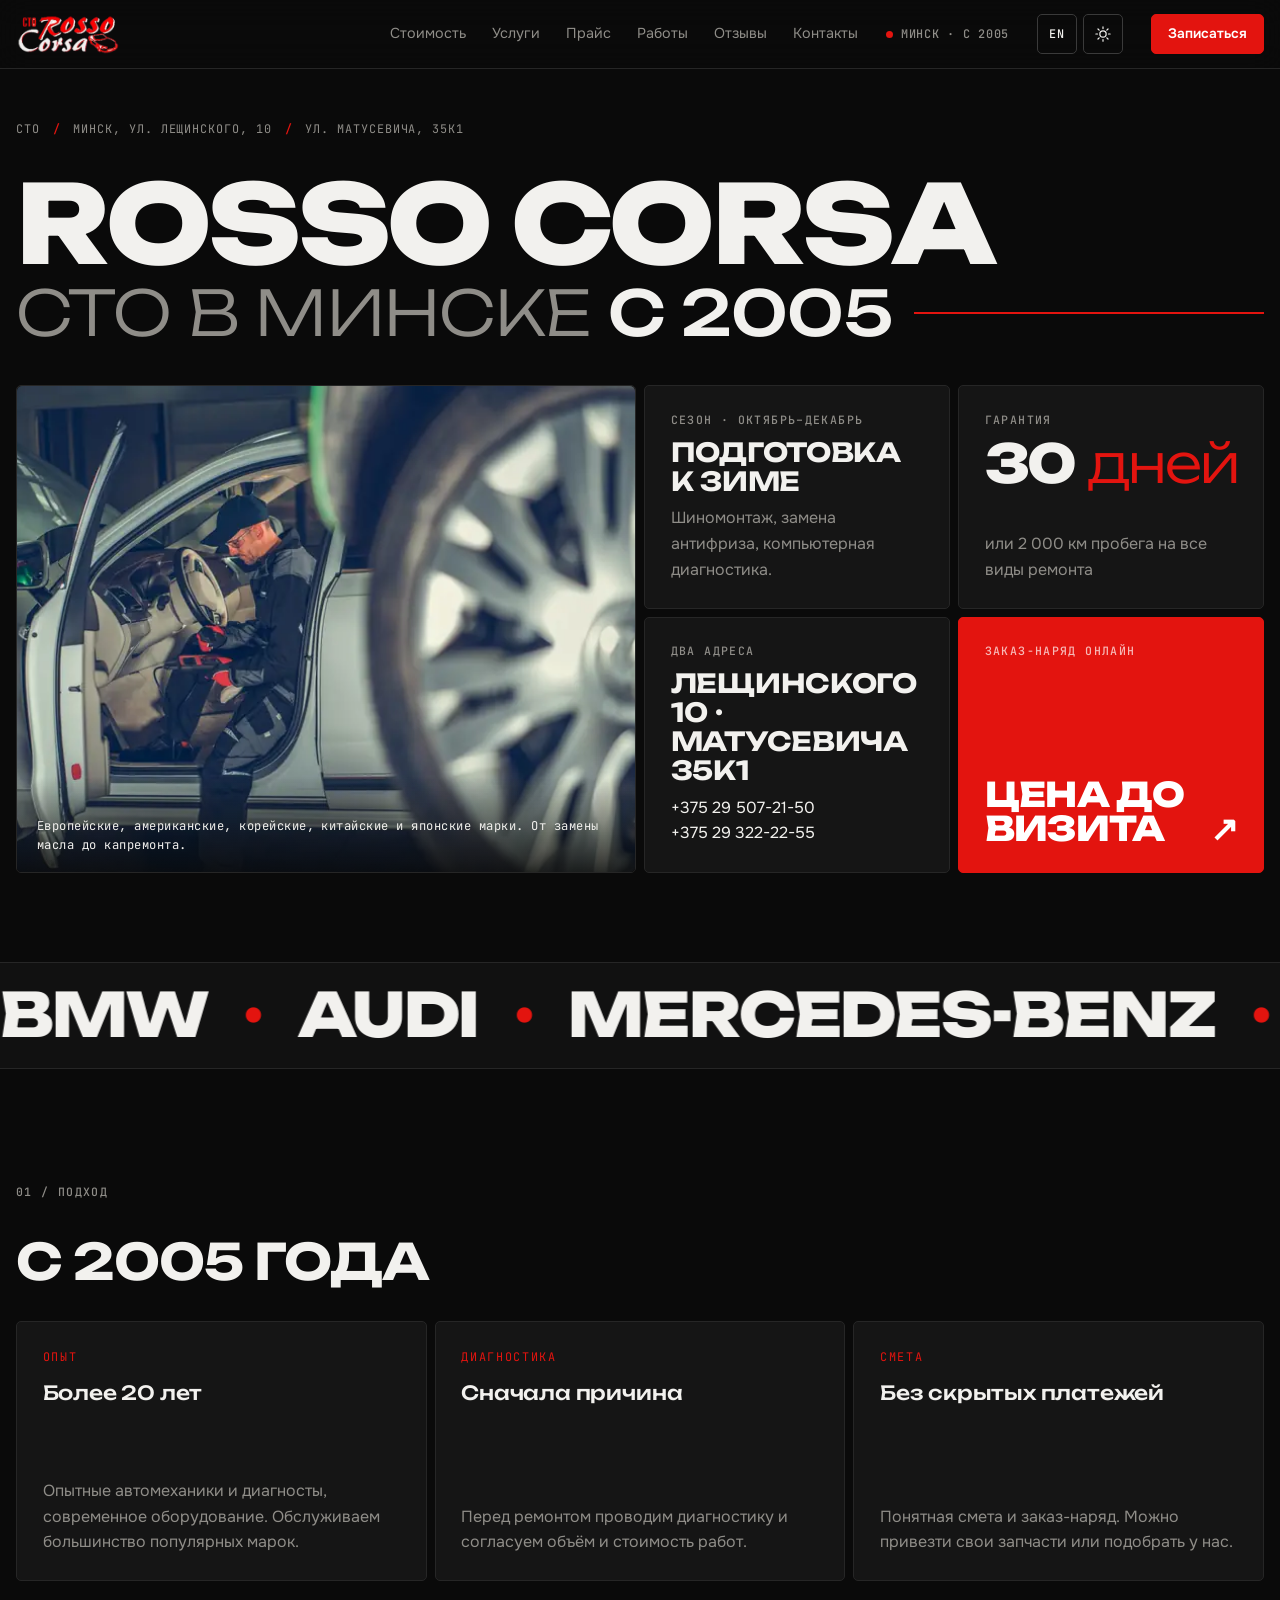
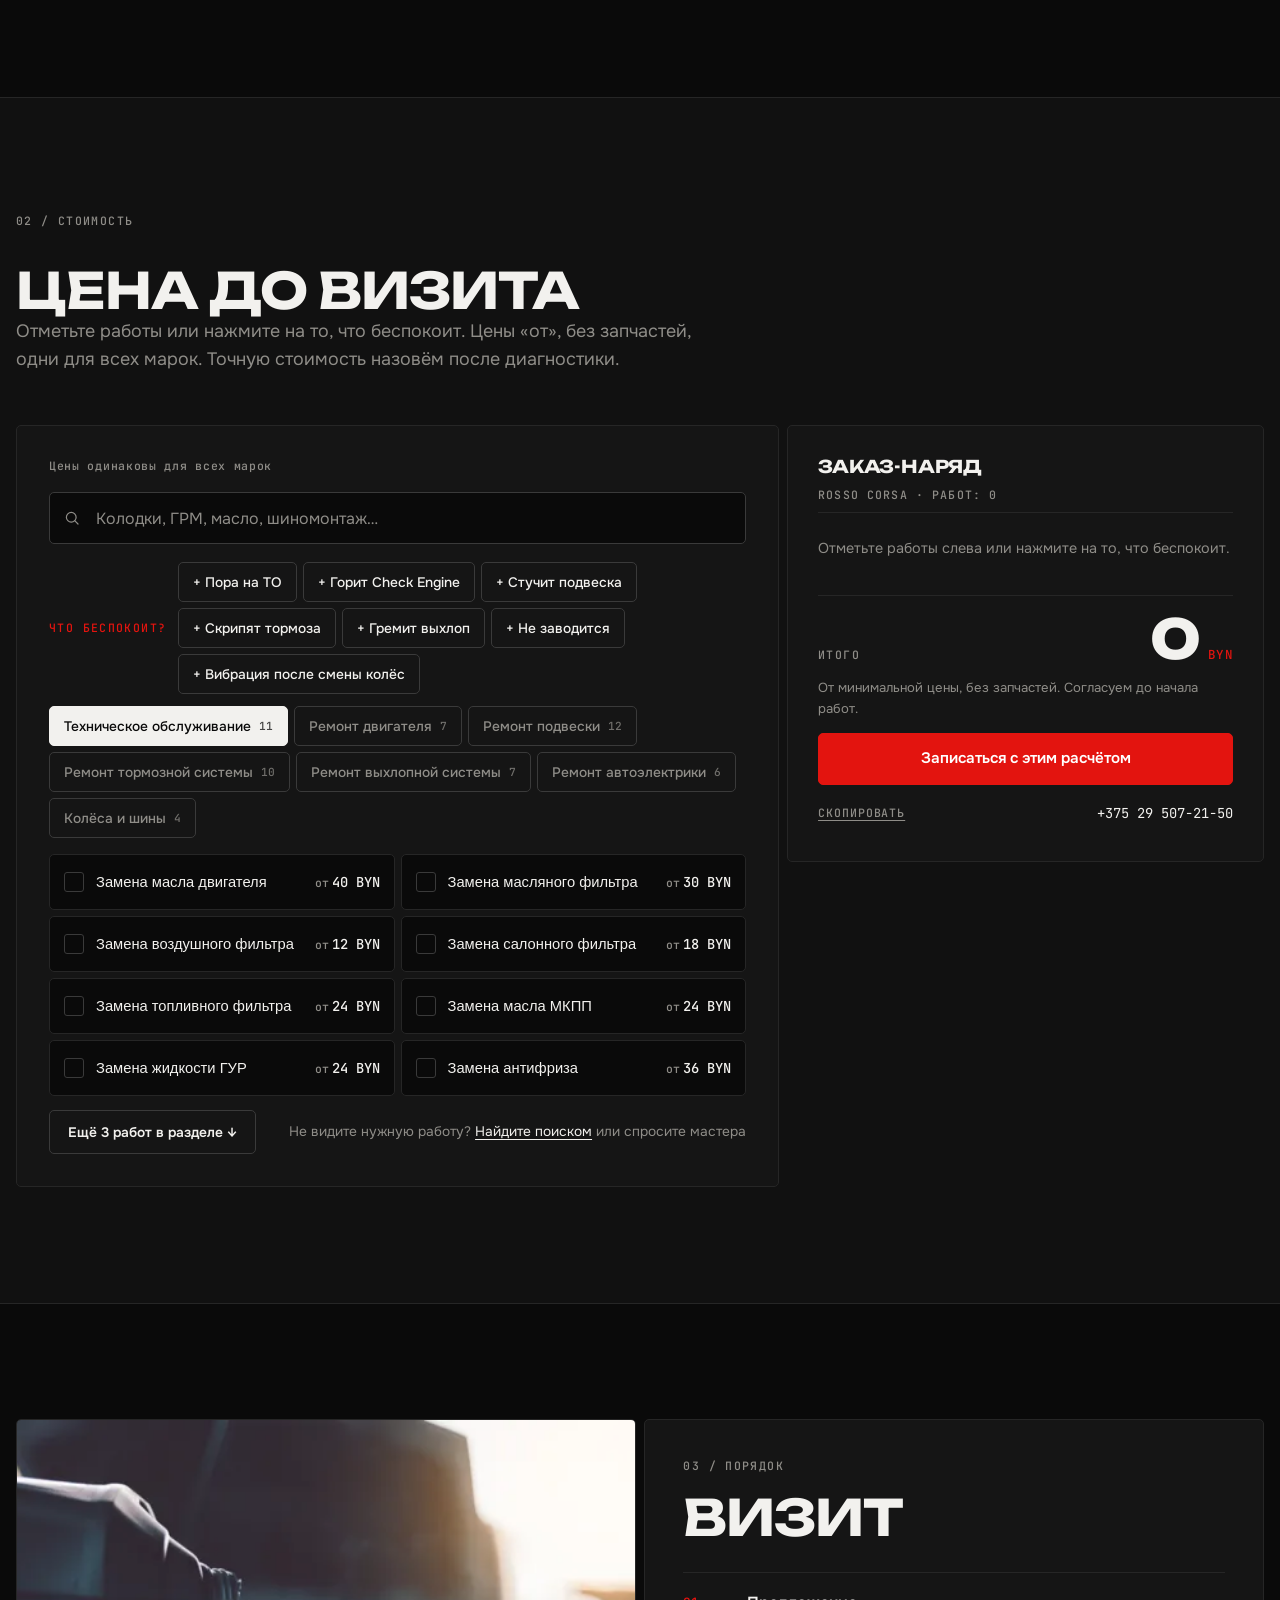
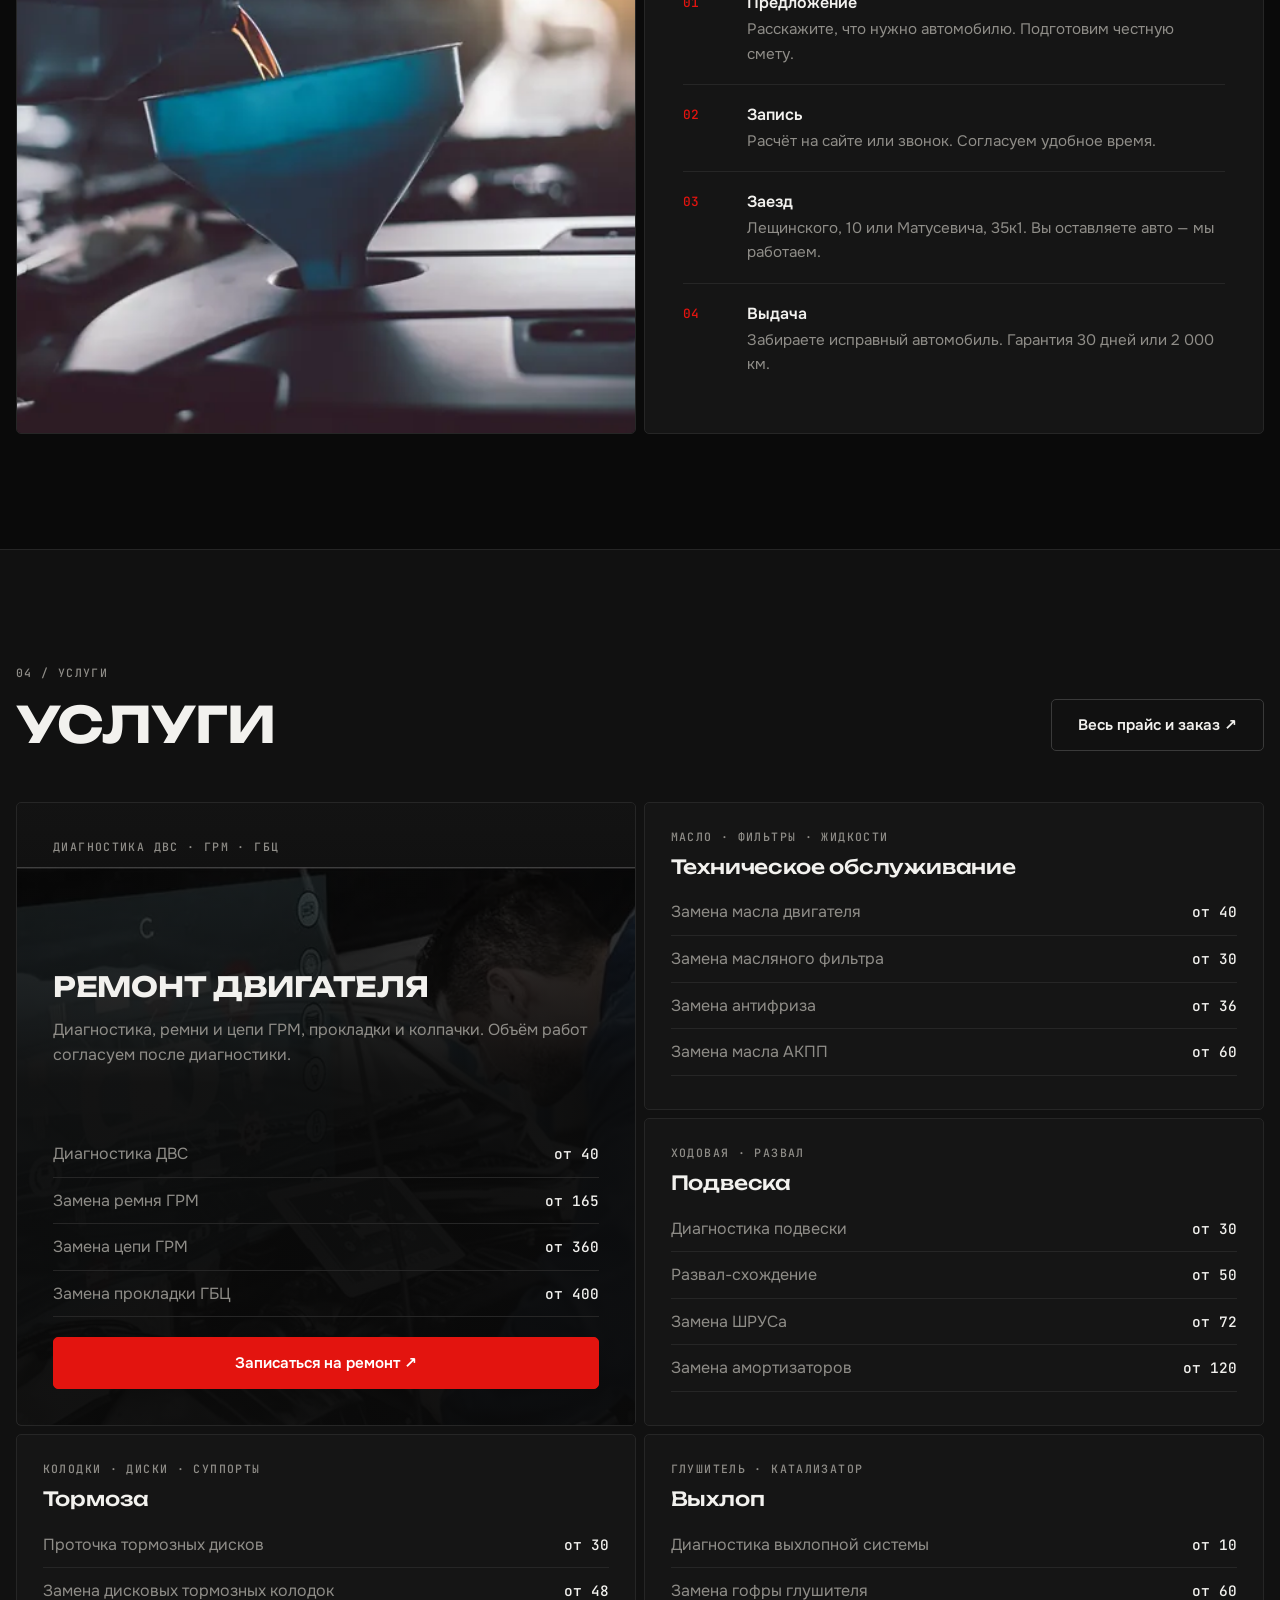
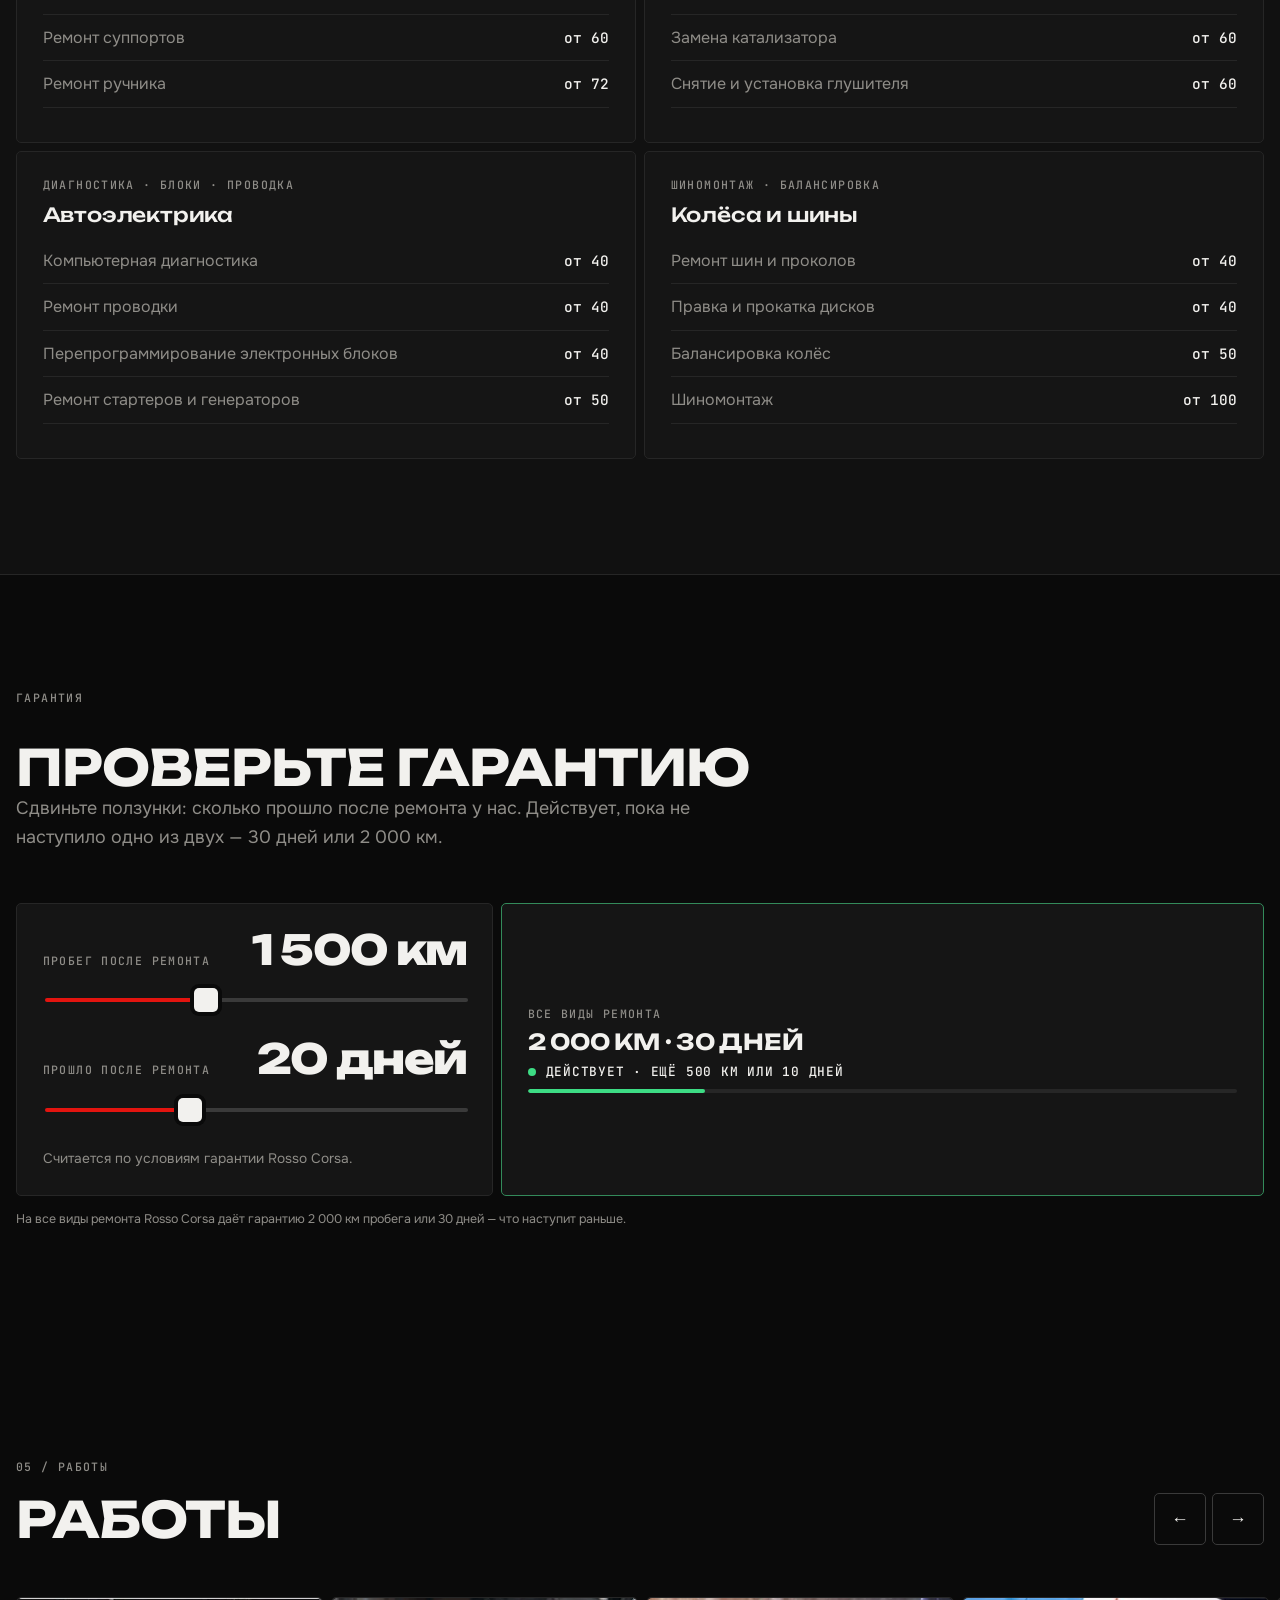
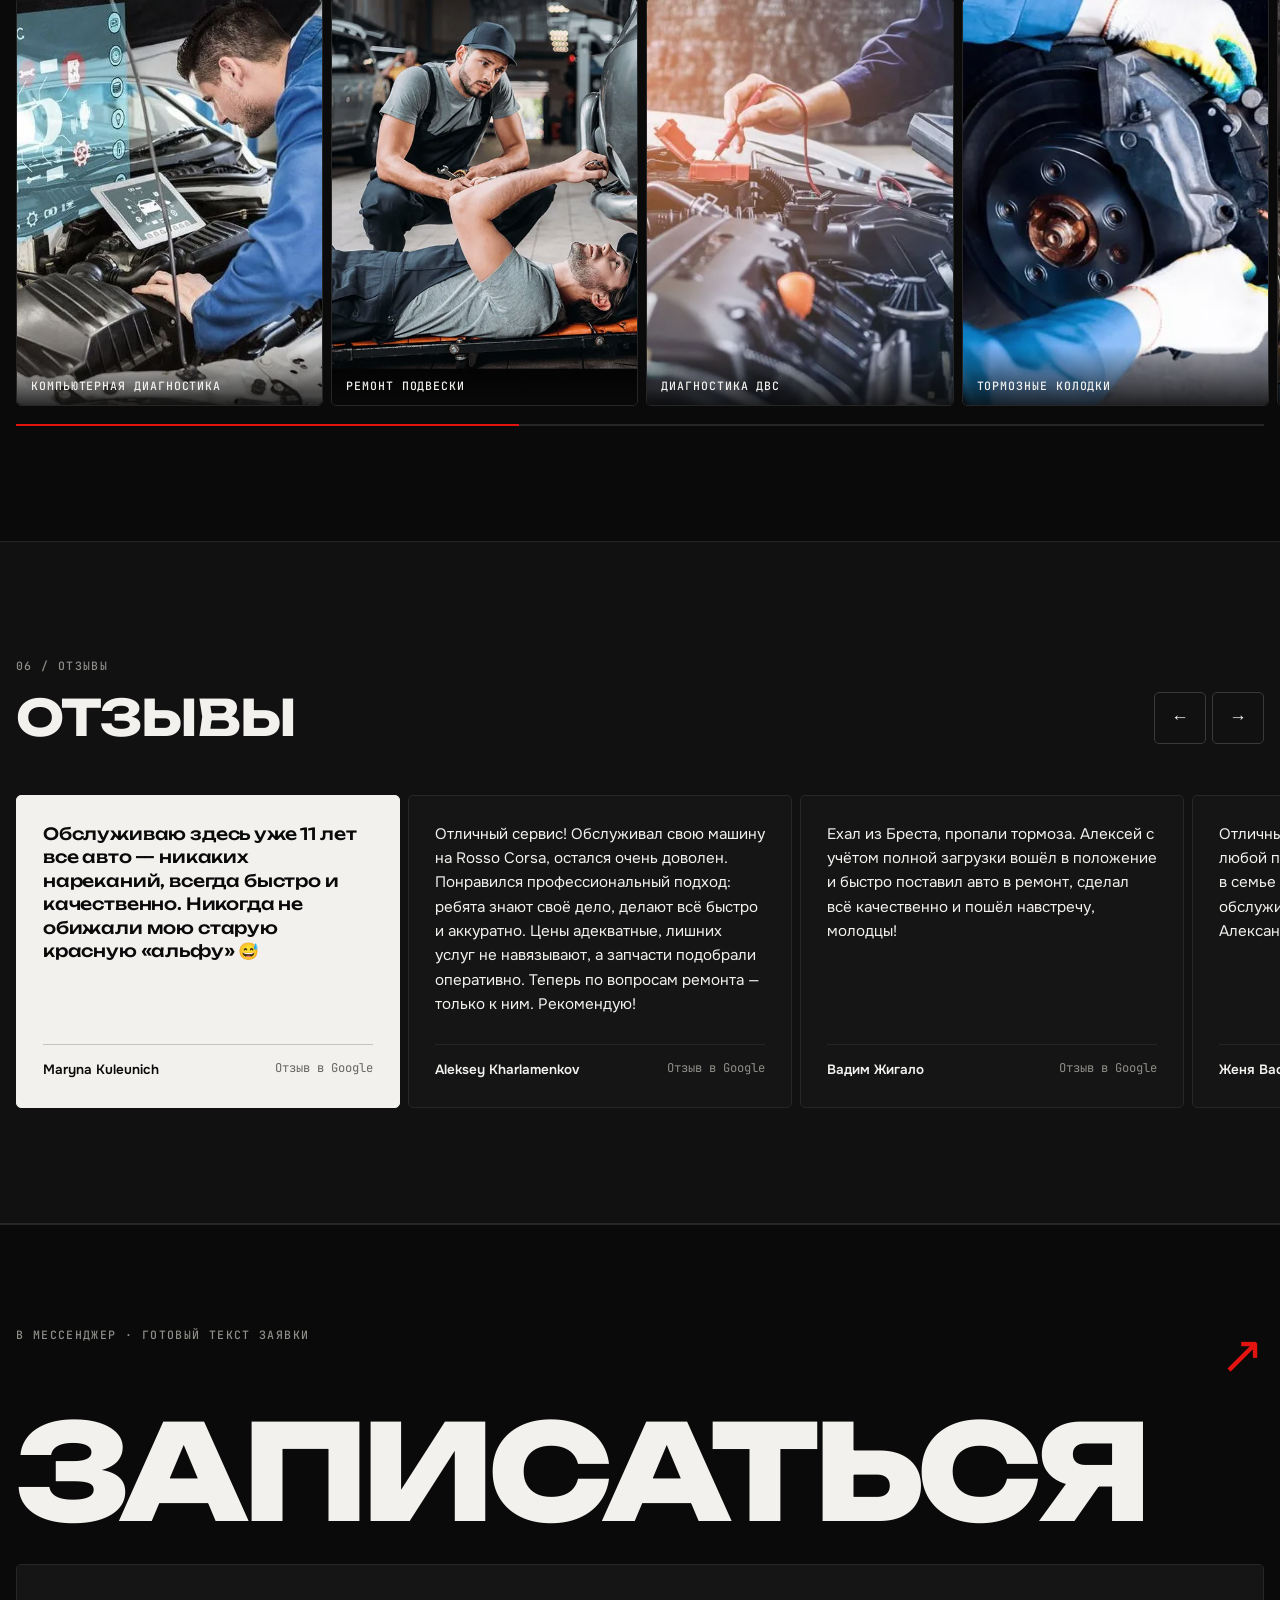
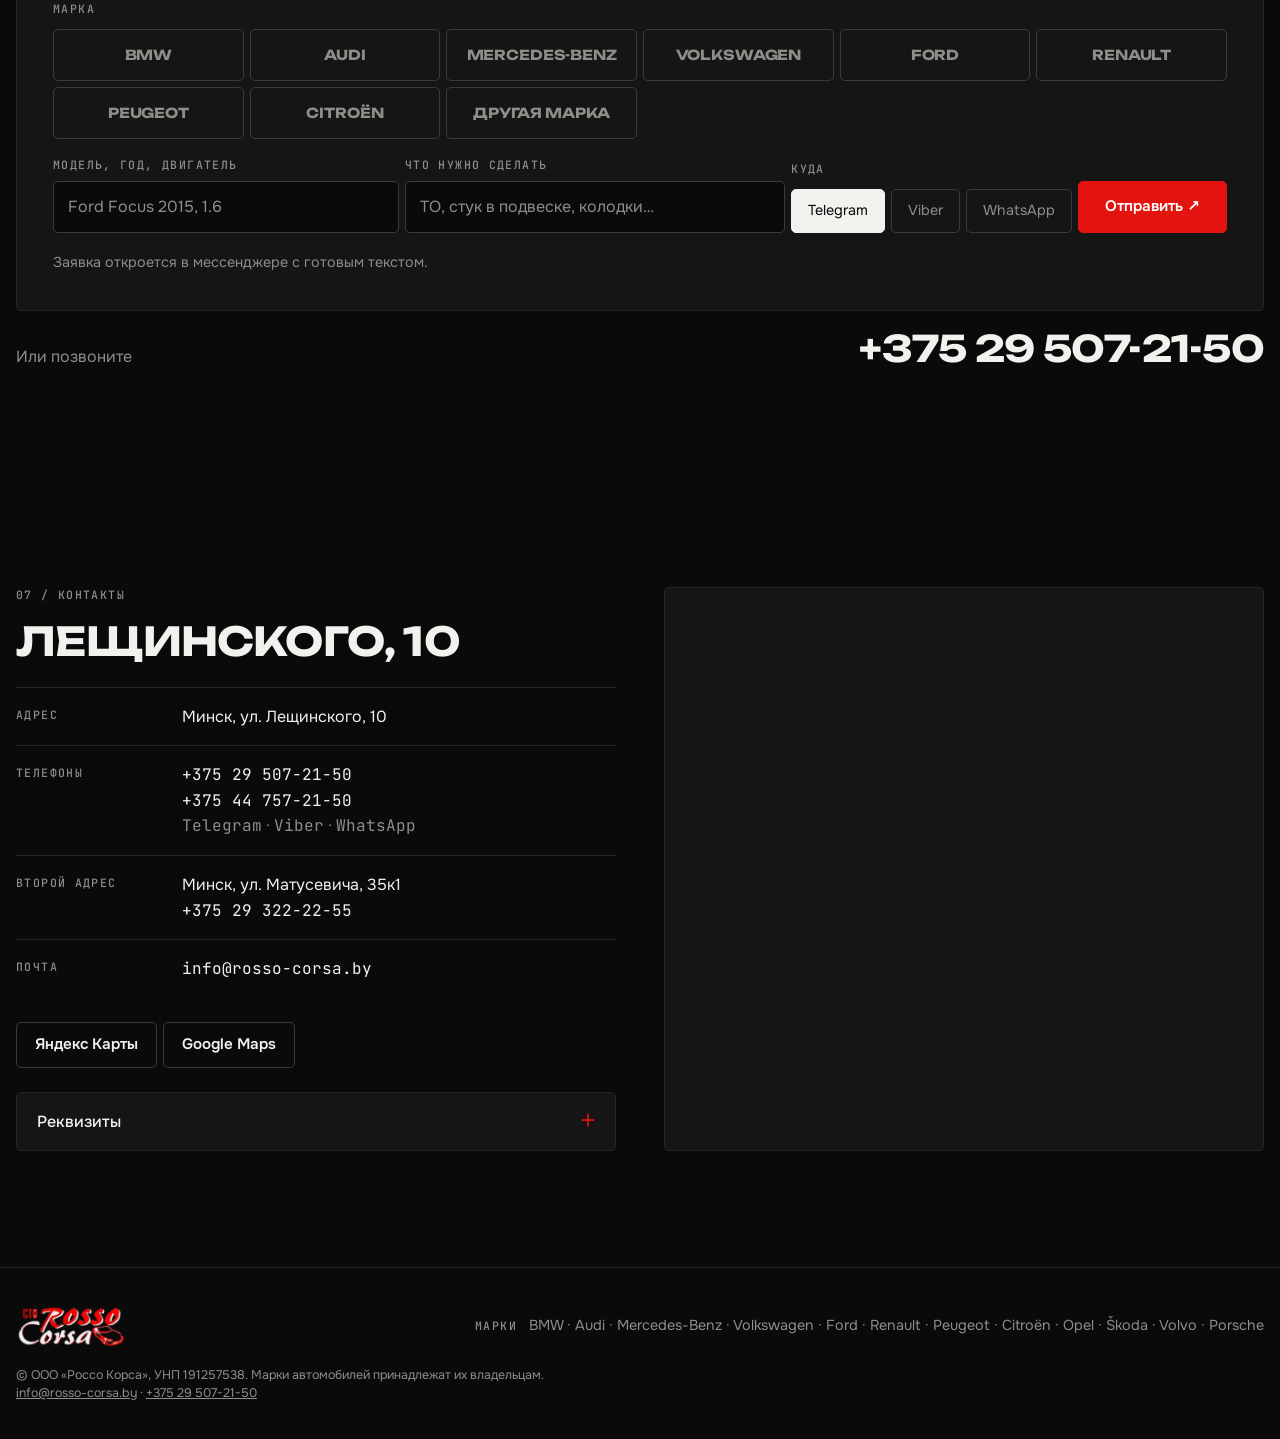
==== commit 75dca06e: "Ускорение: свои шрифты, лёгкие логотипы и картинки, правки доступности - шрифты со своего домена, то" ====
--- a/index.html
+++ b/index.html
@@ -16,9 +16,8 @@
 <meta property="og:image" content="https://dirol982.github.io/rosso/assets/img/hero.webp">
 <link rel="icon" type="image/png" href="favicon.png">
 <link rel="apple-touch-icon" href="apple-touch-icon.png">
-<link rel="preconnect" href="https://fonts.googleapis.com">
-<link rel="preconnect" href="https://fonts.gstatic.com" crossorigin>
-<link rel="stylesheet" href="https://fonts.googleapis.com/css2?family=Unbounded:wght@300;500;700;800&family=Onest:wght@400;500;600&family=JetBrains+Mono:wght@400;500&display=swap">
+<link rel="preload" href="assets/fonts/unb-lat.woff2" as="font" type="font/woff2" crossorigin>
+<link rel="preload" href="assets/fonts/onest-cyr.woff2" as="font" type="font/woff2" crossorigin>
 <link rel="alternate" hreflang="en" href="https://dirol982.github.io/rosso/en/">
 <link rel="stylesheet" href="assets/css/style.css">
 <link rel="stylesheet" href="assets/css/motion.css">
@@ -28,7 +27,7 @@
 <a class="skip" href="#main">К содержанию</a>
 <header class="top" data-header>
   <div class="top__in">
-    <a class="brand" href="./" aria-label="Rosso Corsa — на главную"><img class="logo-on-dark" src="assets/img/logo-light.webp" alt="Rosso Corsa" width="225" height="90"><img class="logo-on-light" src="assets/img/logo-dark.webp" alt="" width="225" height="90"></a>
+    <a class="brand" href="./" aria-label="Rosso Corsa — на главную"><img class="logo-on-dark" src="assets/img/logo-light.webp" alt="Rosso Corsa" width="240" height="96"><img class="logo-on-light" src="assets/img/logo-dark.webp" alt="" width="240" height="96" loading="lazy"></a>
     <nav class="nav" aria-label="Разделы">
       <a href="#calc">Стоимость</a>
       <a href="#services">Услуги</a>
@@ -39,7 +38,7 @@
     </nav>
     <span class="status"><i></i><span>Минск · с 2005</span></span>
     <div class="tools">
-      <a class="tool tool--lang" href="en/" hreflang="en" lang="en" aria-label="English version">EN</a>
+      <a class="tool tool--lang" href="en/" hreflang="en" lang="en" aria-label="EN — English version">EN</a>
       <button class="tool tool--theme" type="button" data-theme-toggle aria-label="Светлая тема"><svg class="i-sun" width="18" height="18" viewBox="0 0 24 24" fill="none" stroke="currentColor" stroke-width="1.6" stroke-linecap="round" aria-hidden="true"><circle cx="12" cy="12" r="4.2"/><path d="M12 2.5v2.2M12 19.3v2.2M2.5 12h2.2M19.3 12h2.2M5.3 5.3l1.6 1.6M17.1 17.1l1.6 1.6M5.3 18.7l1.6-1.6M17.1 6.9l1.6-1.6"/></svg><svg class="i-moon" width="18" height="18" viewBox="0 0 24 24" fill="none" stroke="currentColor" stroke-width="1.6" stroke-linecap="round" stroke-linejoin="round" aria-hidden="true"><path d="M20 14.5A8 8 0 0 1 9.5 4a8 8 0 1 0 10.5 10.5Z"/></svg></button>
     </div>
     <a class="btn btn--sm" href="#book">Записаться</a>
@@ -58,7 +57,7 @@
 
     <div class="bento bento--hero">
       <figure class="tile tile--photo tile--hero">
-        <img src="assets/img/hero.webp" srcset="assets/img/hero-720.webp 720w, assets/img/hero.webp 1600w" sizes="(max-width: 1000px) 100vw, 50vw" alt="Мастер Rosso Corsa проводит компьютерную диагностику в салоне автомобиля" width="1600" height="1066" fetchpriority="high">
+        <img src="assets/img/hero.webp" srcset="assets/img/hero-720.webp 720w, assets/img/hero-1080.webp 1080w, assets/img/hero.webp 1600w" sizes="(max-width: 1000px) 100vw, 50vw" alt="Мастер Rosso Corsa проводит компьютерную диагностику в салоне автомобиля" width="1600" height="1066" fetchpriority="high">
         <figcaption class="mono">Европейские, американские, корейские, китайские и японские марки. От замены масла до капремонта.</figcaption>
       </figure>
 
--- a/assets/css/style.css
+++ b/assets/css/style.css
@@ -1,6 +1,17 @@
 /* Rosso Corsa — стиль «моторспорт-брутализм» (скилл premium-auto-site, как Top Wheels).
    Layout: «моторспорт-брутализм» — крупный широкий гротеск на всю ширину, бенто-сетка из плиток с острыми углами
    и тонкими линиями, моноширинные подписи как в техпаспорте. Тёмная гамма выбрана сознательно и не зависит от темы системы. */
+/* Шрифты со своего домена: только латиница, кириллица и нужные знаки (см. tools/build.py → README) */
+@font-face { font-family: 'Unbounded'; font-style: normal; font-weight: 300 800; font-display: swap; src: url('../fonts/unb-lat.woff2') format('woff2'); unicode-range: U+0020-007E, U+00A0-00FF, U+2013-2014, U+2018-201D, U+2026, U+2190-2193, U+2197, U+2212; }
+@font-face { font-family: 'Unbounded'; font-style: normal; font-weight: 300 800; font-display: swap; src: url('../fonts/unb-cyr.woff2') format('woff2'); unicode-range: U+0401, U+0410-044F, U+0451, U+2116; }
+@font-face { font-family: 'Unbounded'; font-style: normal; font-weight: 300 800; font-display: swap; src: url('../fonts/unb-ext.woff2') format('woff2'); unicode-range: U+0160-0161, U+017D-017E; }
+@font-face { font-family: 'Onest'; font-style: normal; font-weight: 400 600; font-display: swap; src: url('../fonts/onest-lat.woff2') format('woff2'); unicode-range: U+0020-007E, U+00A0-00FF, U+2013-2014, U+2018-201D, U+2026, U+2190-2193, U+2197, U+2212; }
+@font-face { font-family: 'Onest'; font-style: normal; font-weight: 400 600; font-display: swap; src: url('../fonts/onest-cyr.woff2') format('woff2'); unicode-range: U+0401, U+0410-044F, U+0451, U+2116; }
+@font-face { font-family: 'Onest'; font-style: normal; font-weight: 400 600; font-display: swap; src: url('../fonts/onest-ext.woff2') format('woff2'); unicode-range: U+0160-0161, U+017D-017E; }
+@font-face { font-family: 'JetBrains Mono'; font-style: normal; font-weight: 400 500; font-display: swap; src: url('../fonts/jb-lat.woff2') format('woff2'); unicode-range: U+0020-007E, U+00A0-00FF, U+2013-2014, U+2018-201D, U+2026, U+2190-2193, U+2197, U+2212; }
+@font-face { font-family: 'JetBrains Mono'; font-style: normal; font-weight: 400 500; font-display: swap; src: url('../fonts/jb-cyr.woff2') format('woff2'); unicode-range: U+0401, U+0410-044F, U+0451, U+2116; }
+@font-face { font-family: 'JetBrains Mono'; font-style: normal; font-weight: 400 500; font-display: swap; src: url('../fonts/jb-ext.woff2') format('woff2'); unicode-range: U+0160-0161, U+017D-017E; }
+
 :root {
   --bg: #0a0a0a;          /* карбон */
   --panel: #111111;       /* фон чередующихся секций */
@@ -753,3 +764,7 @@
 .status i { background: var(--accent); }
 .wc__tiers .wc__tier { justify-content: center; }
 .cinfo dd .muted a { color: inherit; }
+.calc__foot button.calc__link { min-height: 0; padding: 0; border: 0; background: none; color: var(--fg); font: inherit; text-decoration: underline; text-underline-offset: 3px; cursor: pointer; }
+.calc__foot button.calc__link:hover { background: none; color: var(--accent); }
+.strip figure .zoom { position: absolute; inset: 0; z-index: 1; width: 100%; height: 100%; padding: 0; border: 0; background: none; cursor: zoom-in; }
+.strip figure .zoom:focus-visible { outline: 2px solid var(--accent); outline-offset: -4px; }
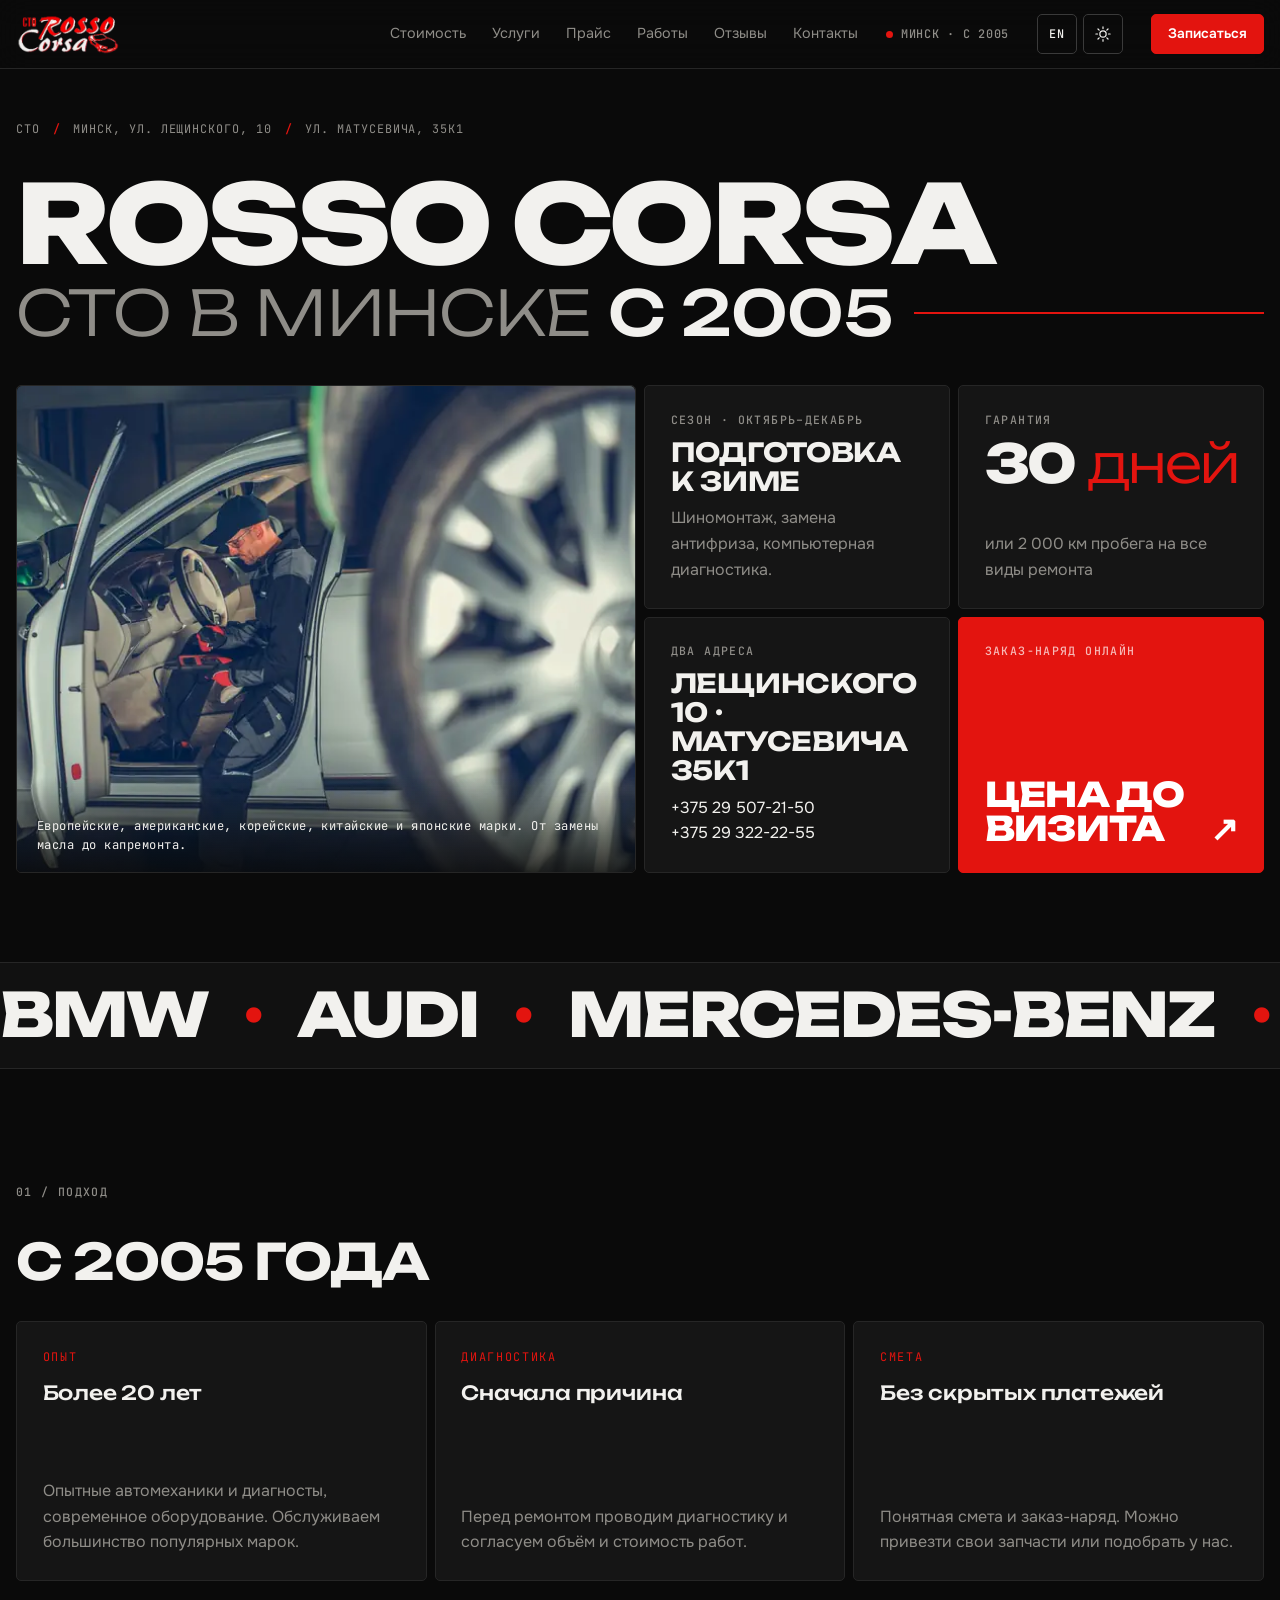
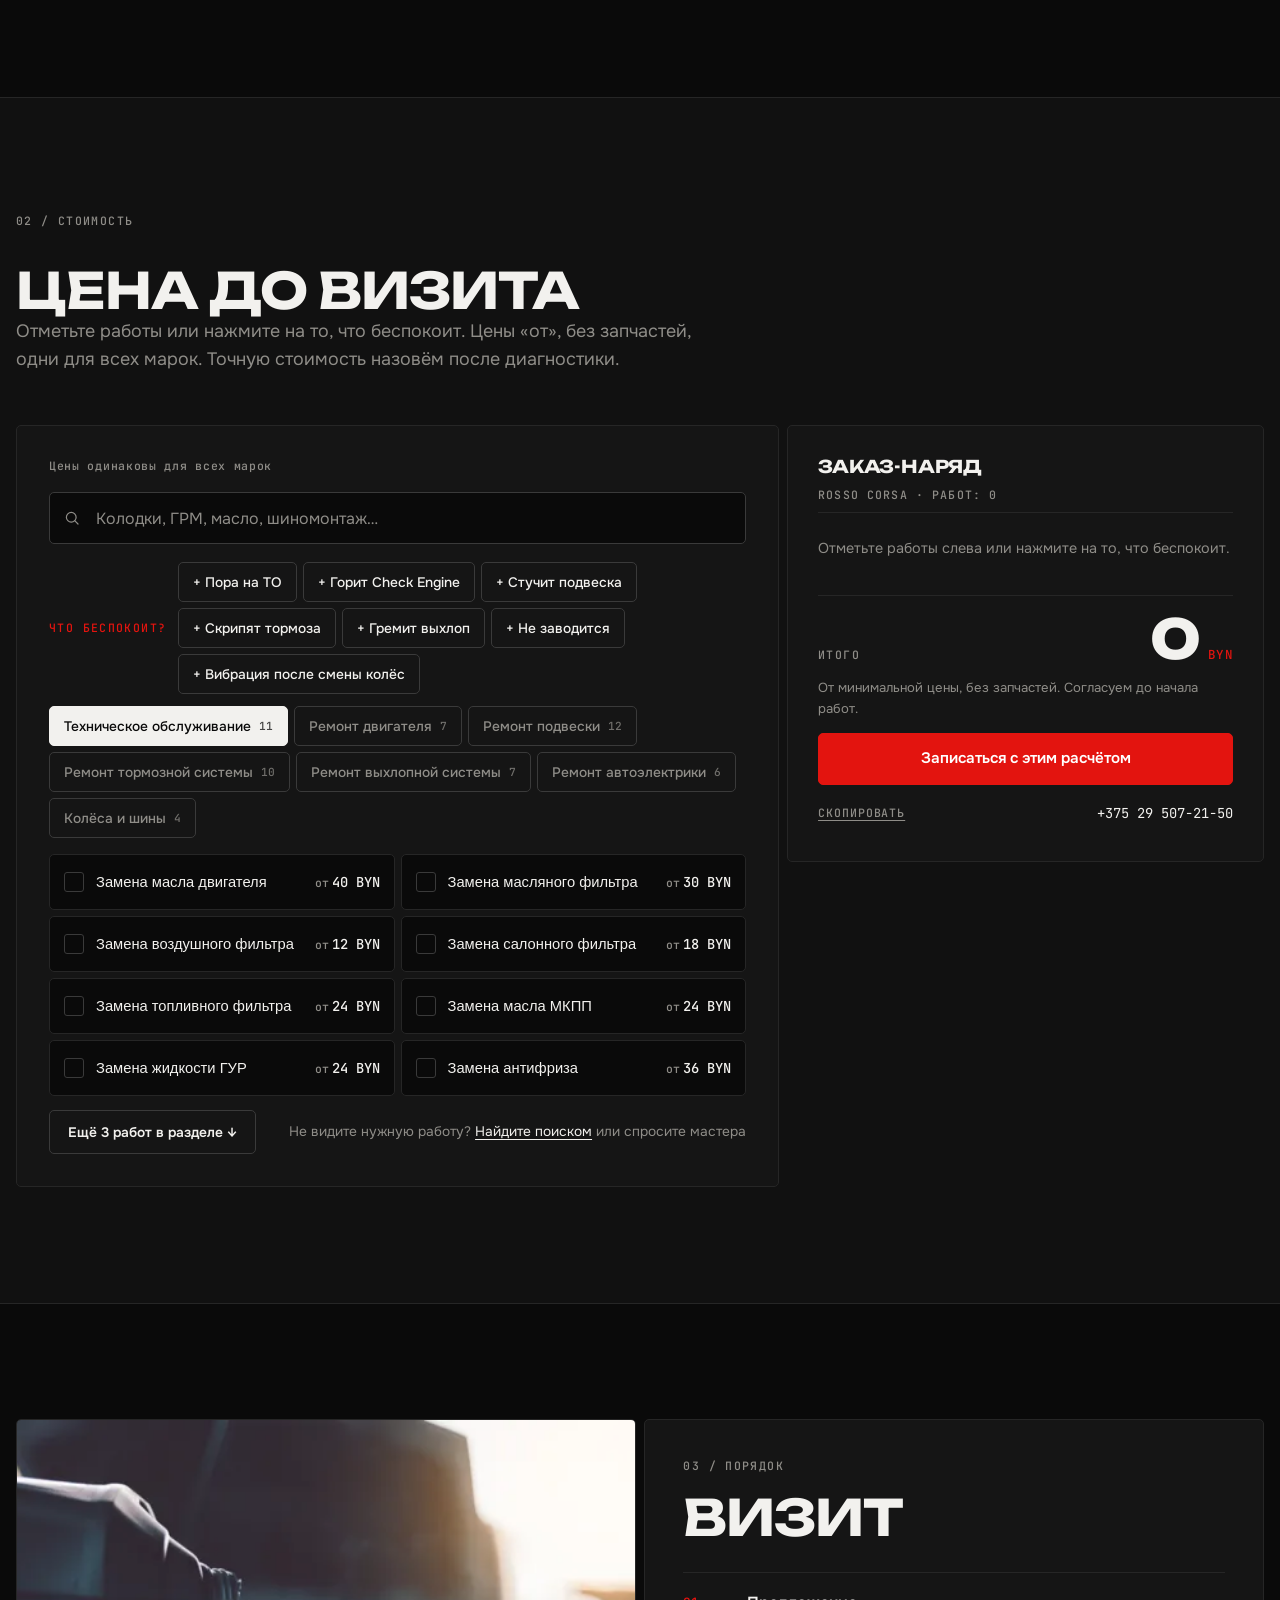
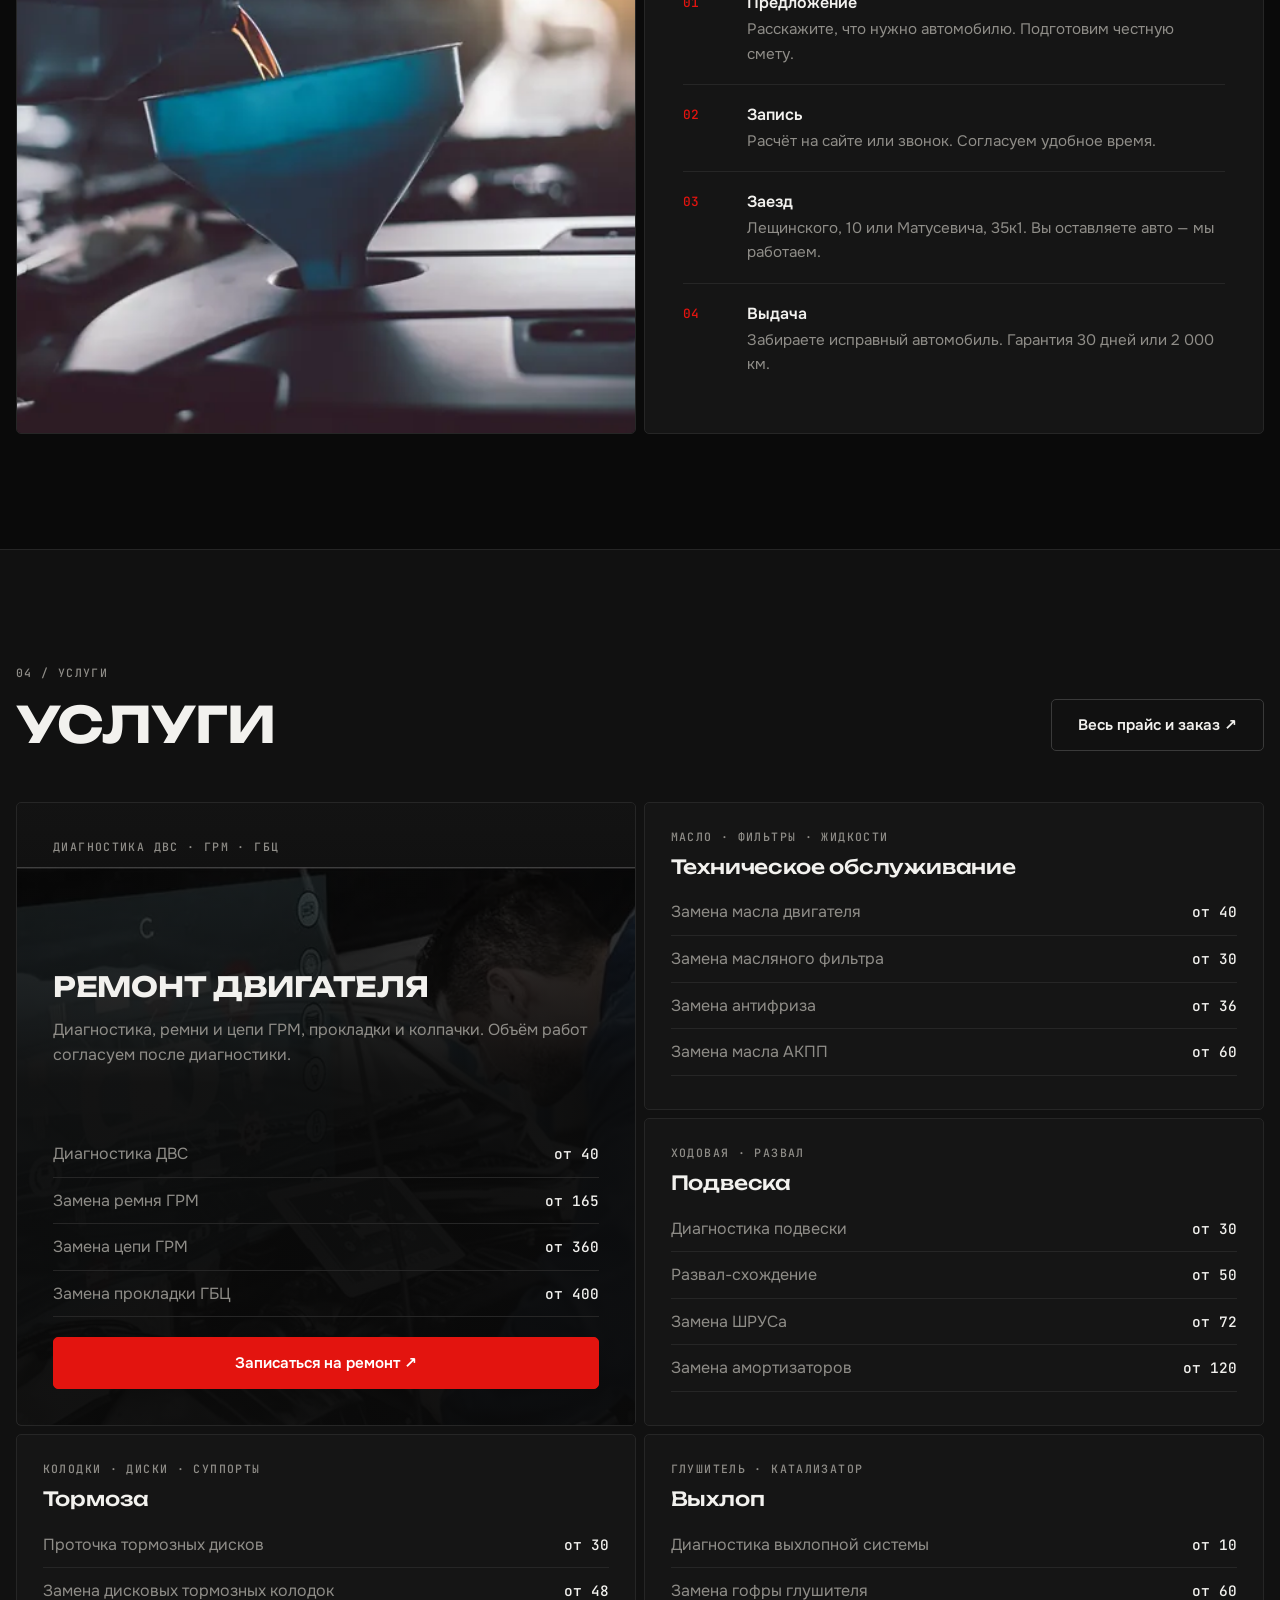
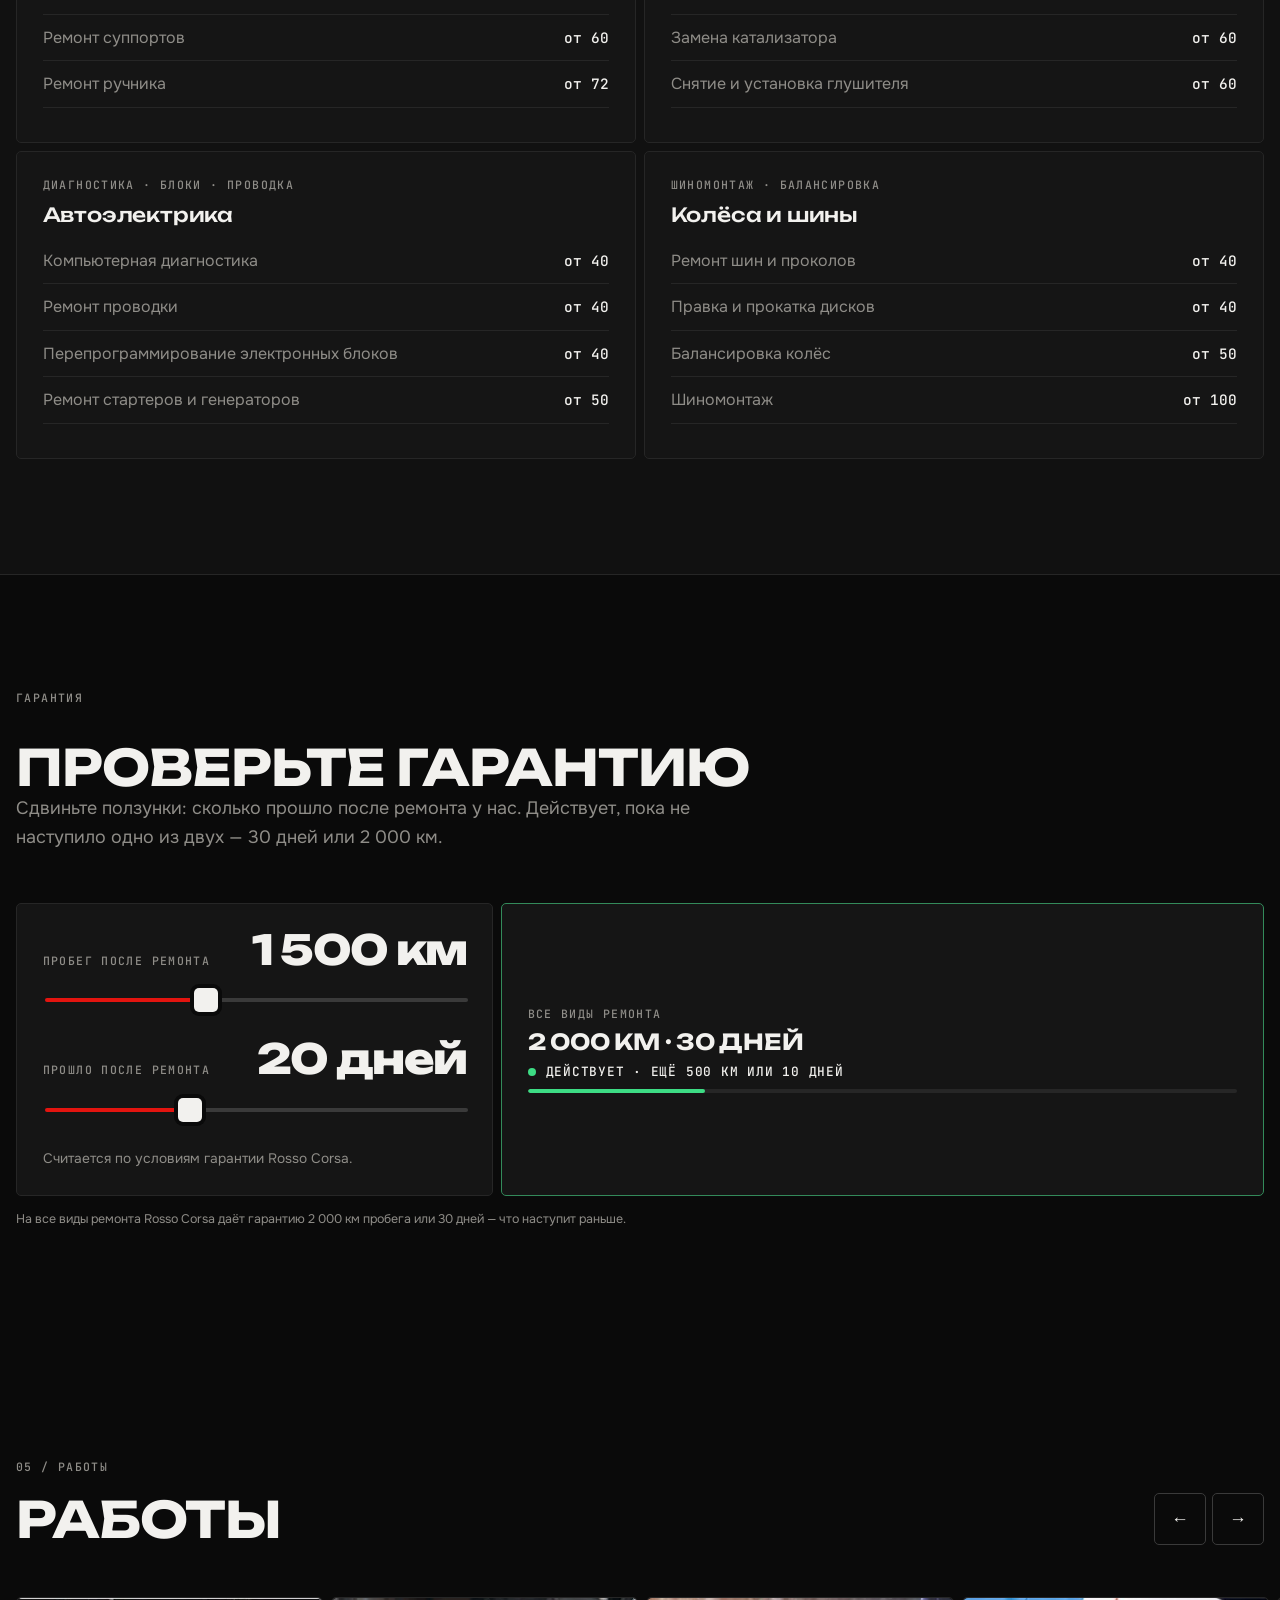
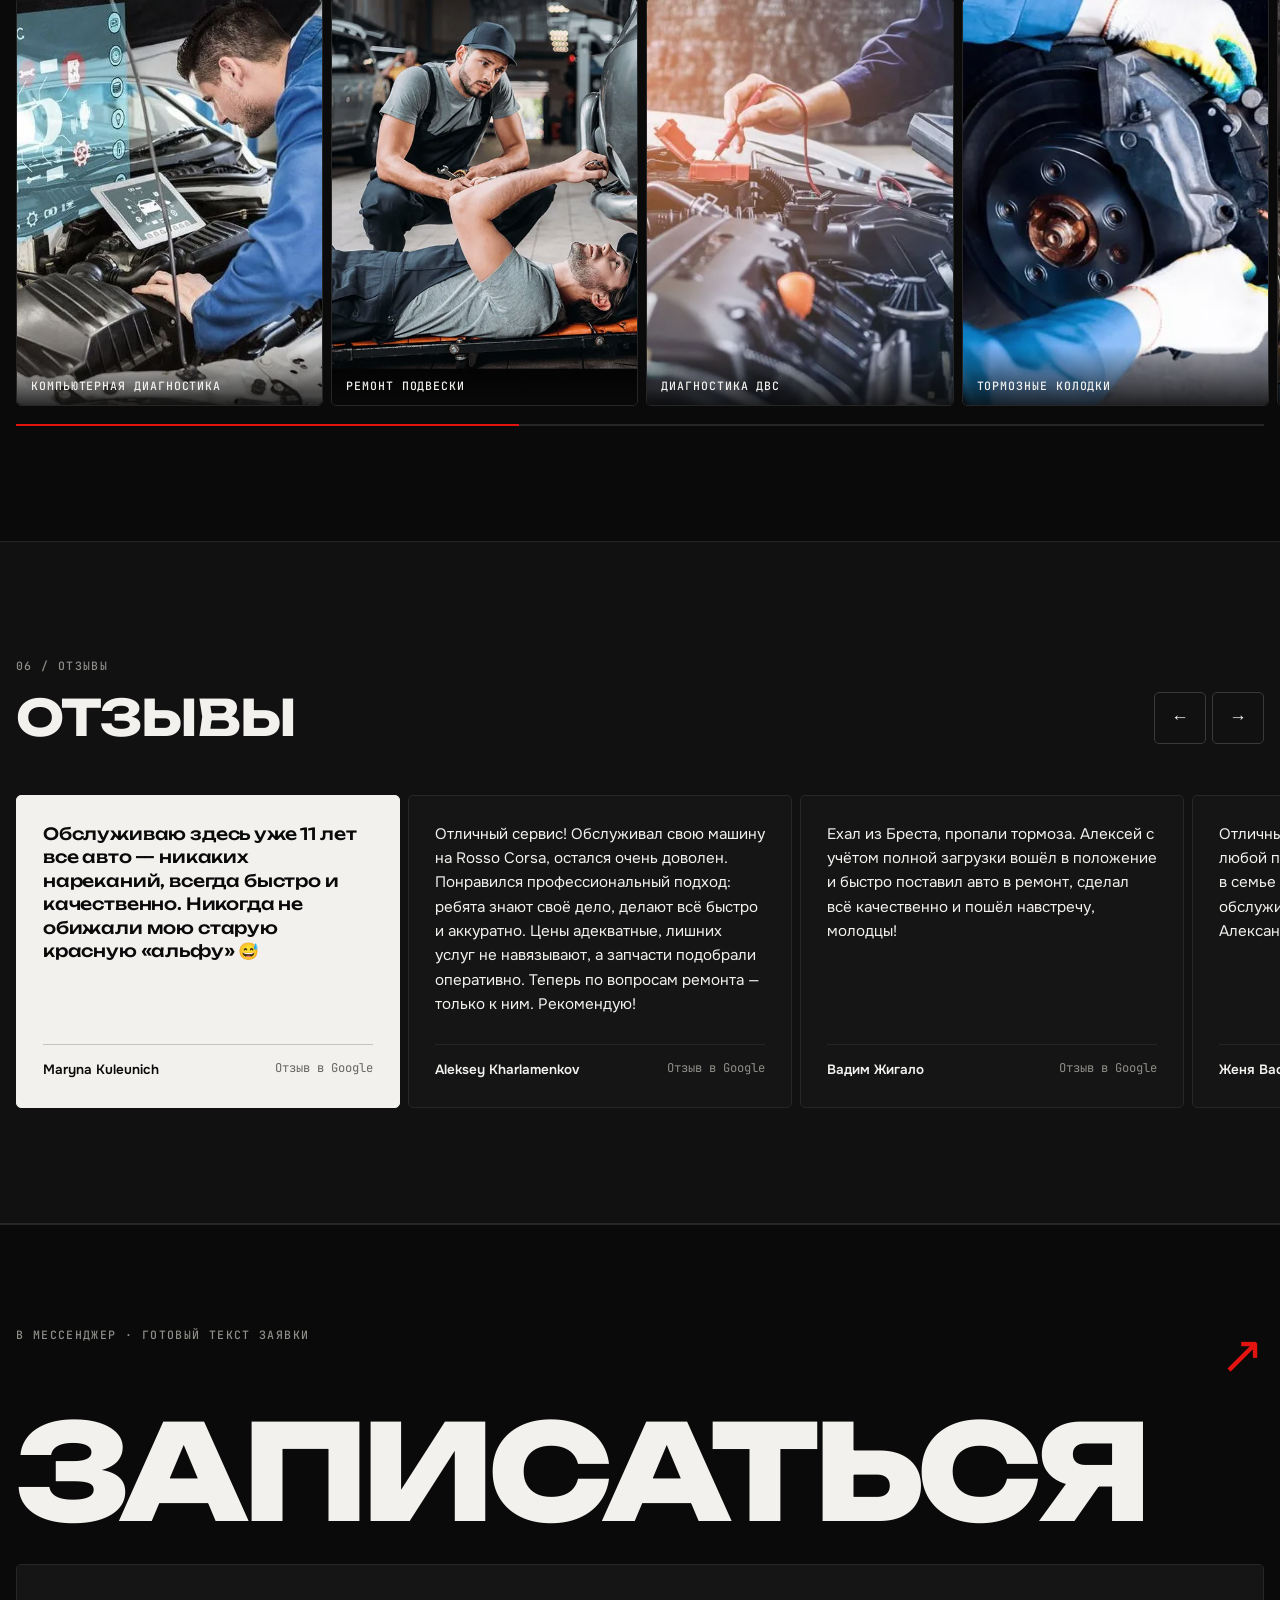
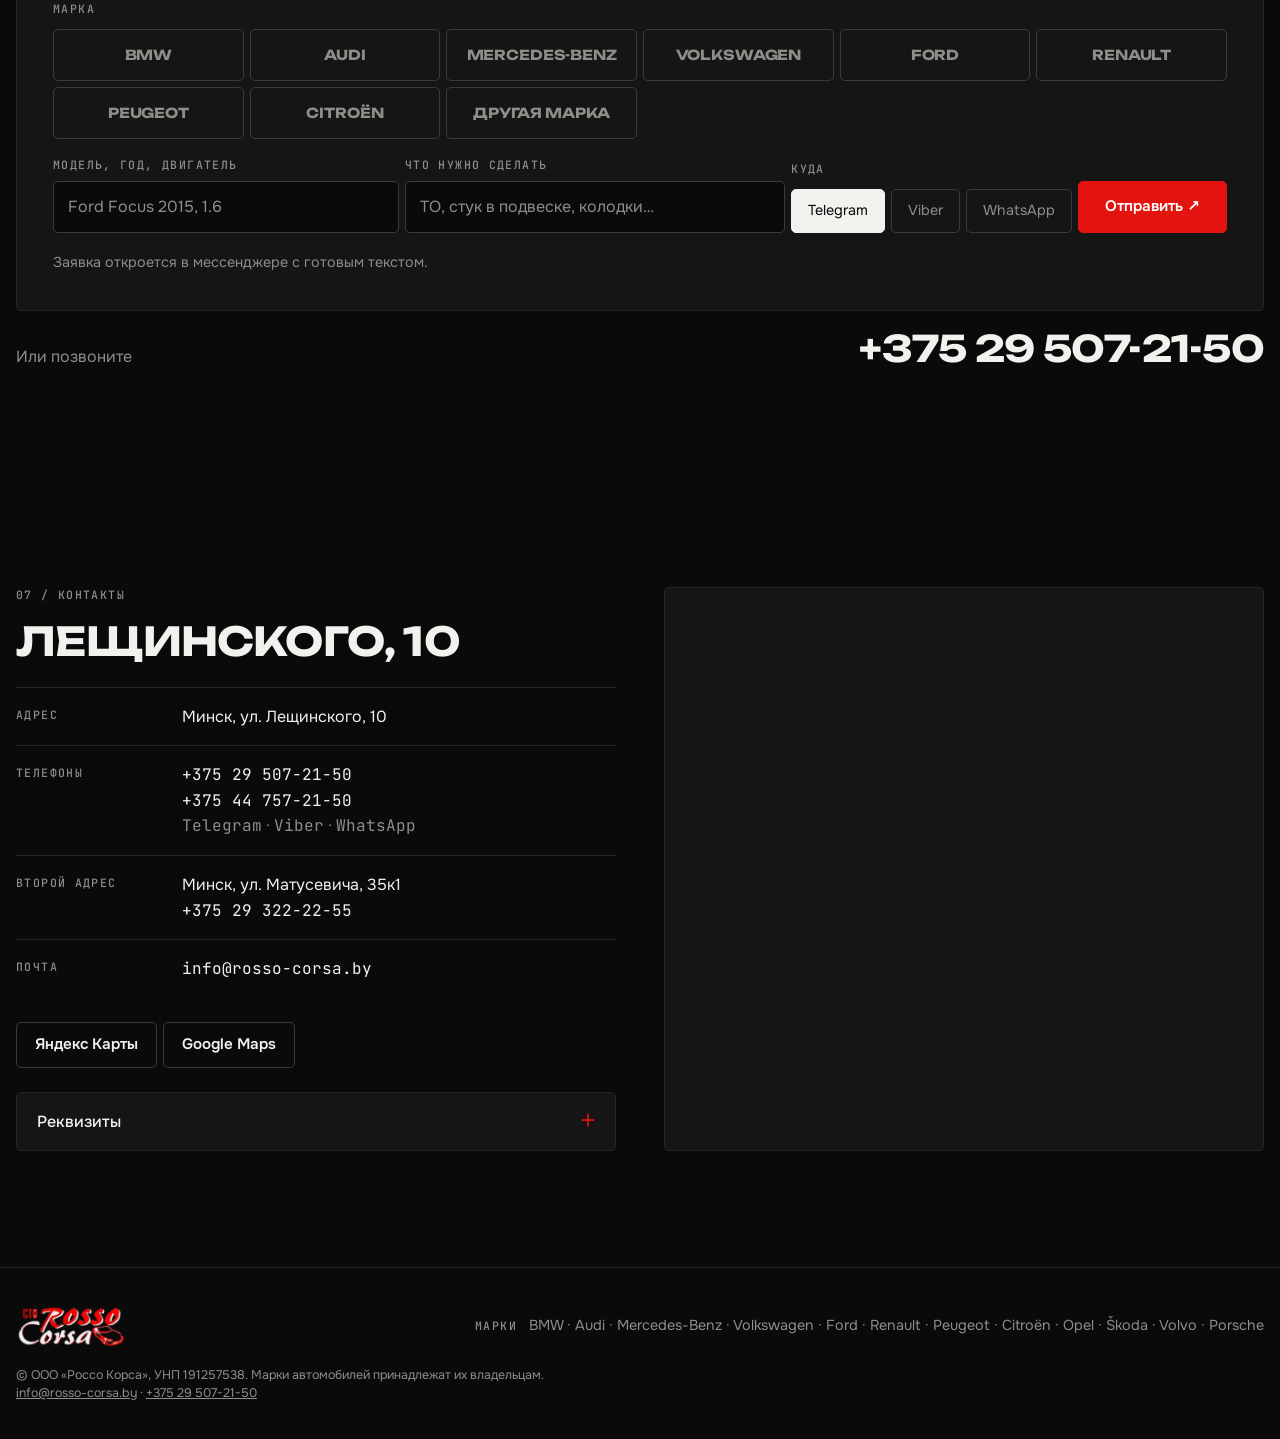
==== commit 05afc8c1: "КП: сравнение со старым сайтом, замеры Lighthouse, «зачем новый сайт» - блок «было / стало» на телеф" ====
--- a/index.html
+++ b/index.html
@@ -352,7 +352,7 @@
         <a class="btn btn--ghost" href="https://www.google.com/maps/search/?api=1&amp;query=%D0%9C%D0%B8%D0%BD%D1%81%D0%BA%2C%20%D1%83%D0%BB%D0%B8%D1%86%D0%B0%20%D0%9B%D0%B5%D1%89%D0%B8%D0%BD%D1%81%D0%BA%D0%BE%D0%B3%D0%BE%2C%2010" target="_blank" rel="noopener">Google Maps</a>
       </div>
       <details class="req"><summary>Реквизиты</summary><dl>
-        <div><dt>Организация</dt><dd>ООО «Россо Корса»</dd></div><div><dt>Адрес</dt><dd>220140, РБ, г. Минск, ул. Лещинского 10, пом. 3, офис 7</dd></div><div><dt>УНП</dt><dd class="mono">191257538</dd></div><div><dt>ОКПО</dt><dd class="mono">378922525000</dd></div><div><dt>Тел/факс</dt><dd>365-55-33</dd></div>
+        <div><dt>Организация</dt><dd>ООО «Россо Корса»</dd></div><div><dt>Адрес</dt><dd>220140, РБ, г. Минск, ул. Лещинского 10, пом. 3, офис 7</dd></div><div><dt>УНП</dt><dd class="mono">191257538</dd></div><div><dt>ОКПО</dt><dd class="mono">378922525000</dd></div><div><dt>Тел/факс</dt><dd>+375 17 365-55-33</dd></div>
       </dl></details>
     </div>
     <div class="map">
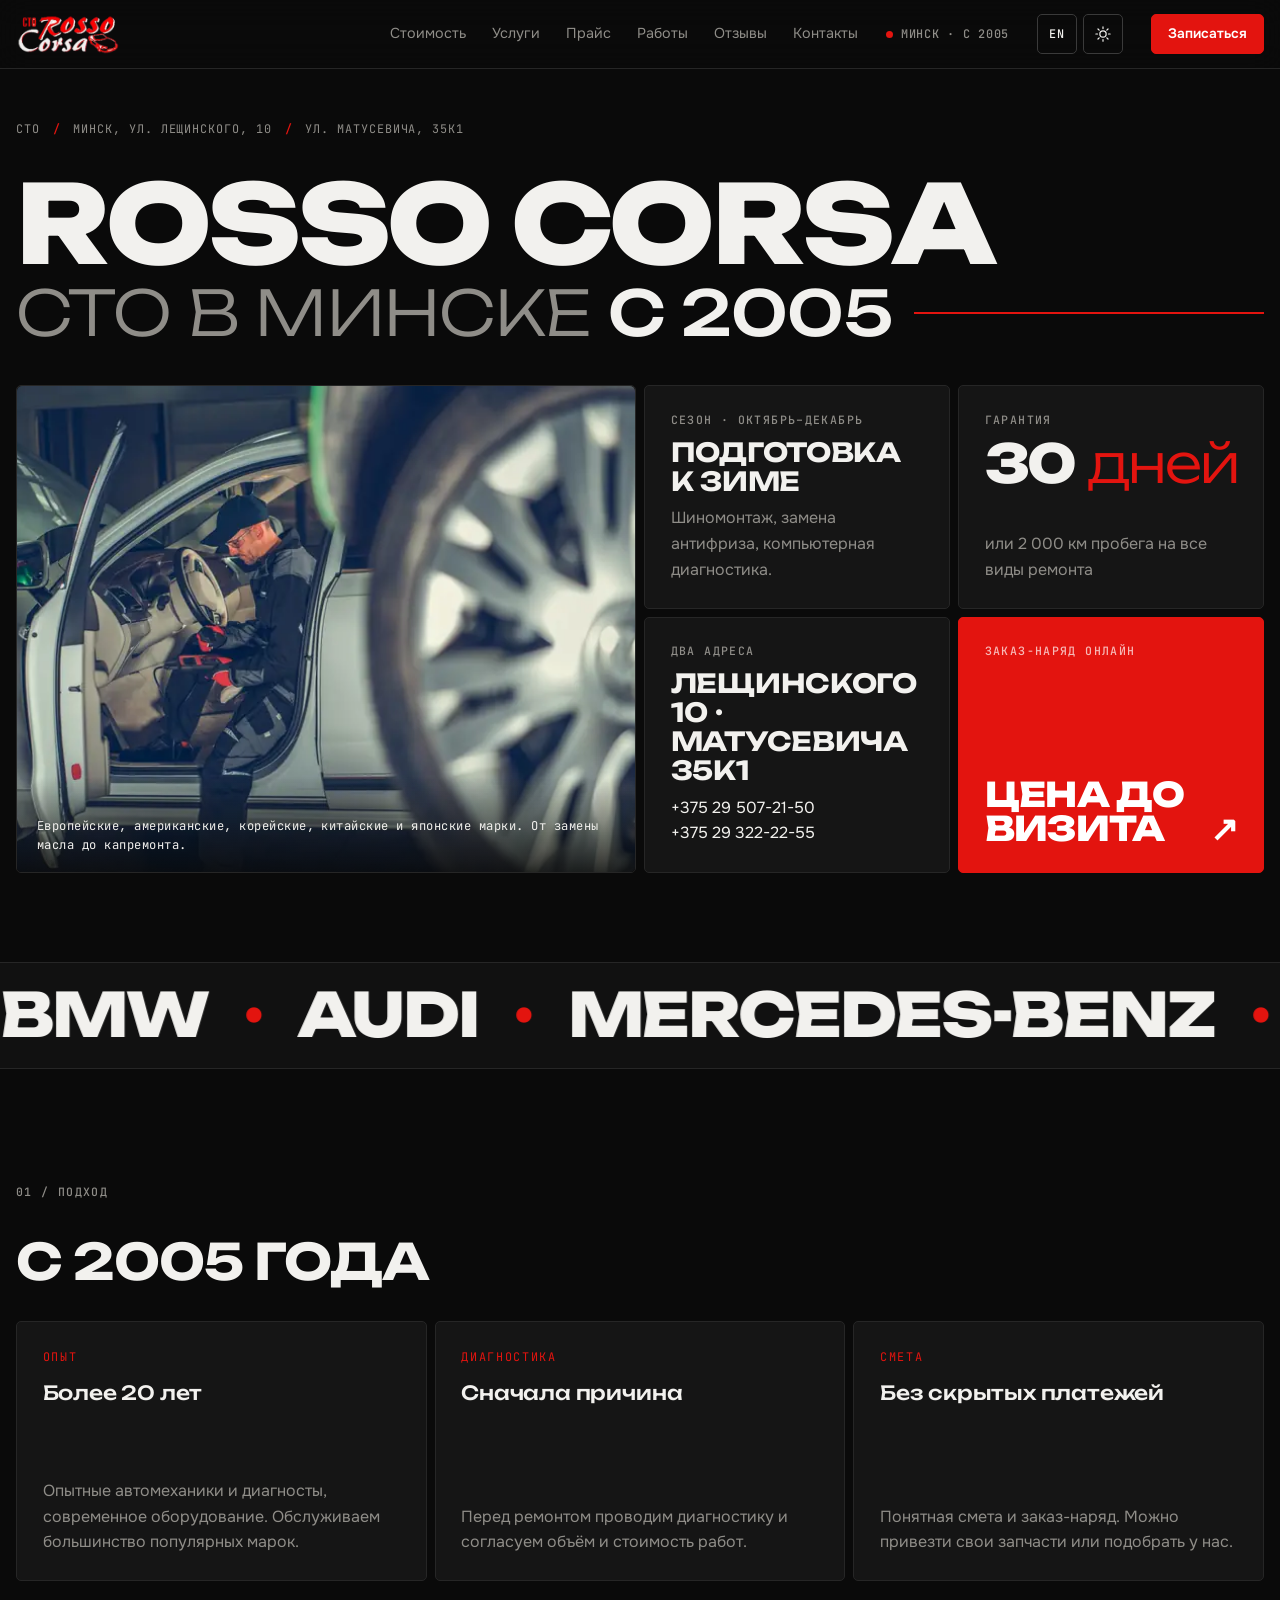
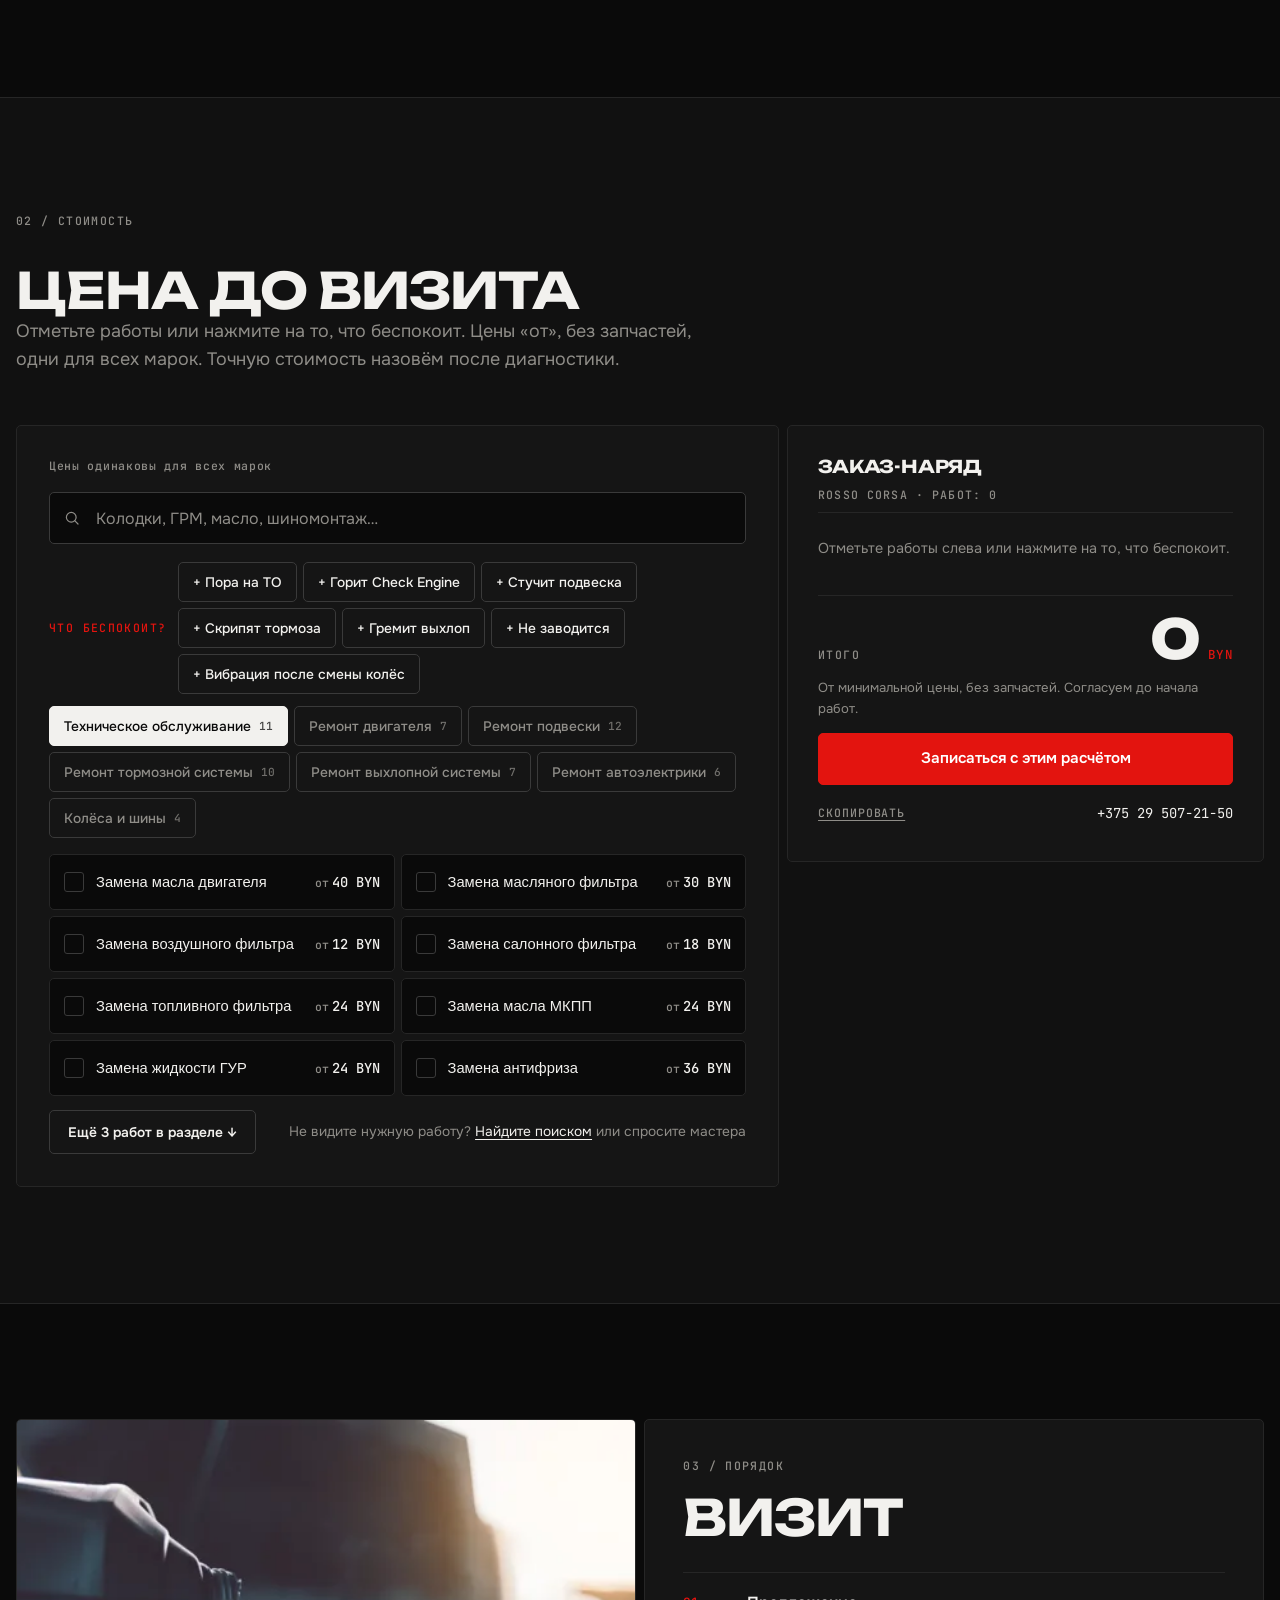
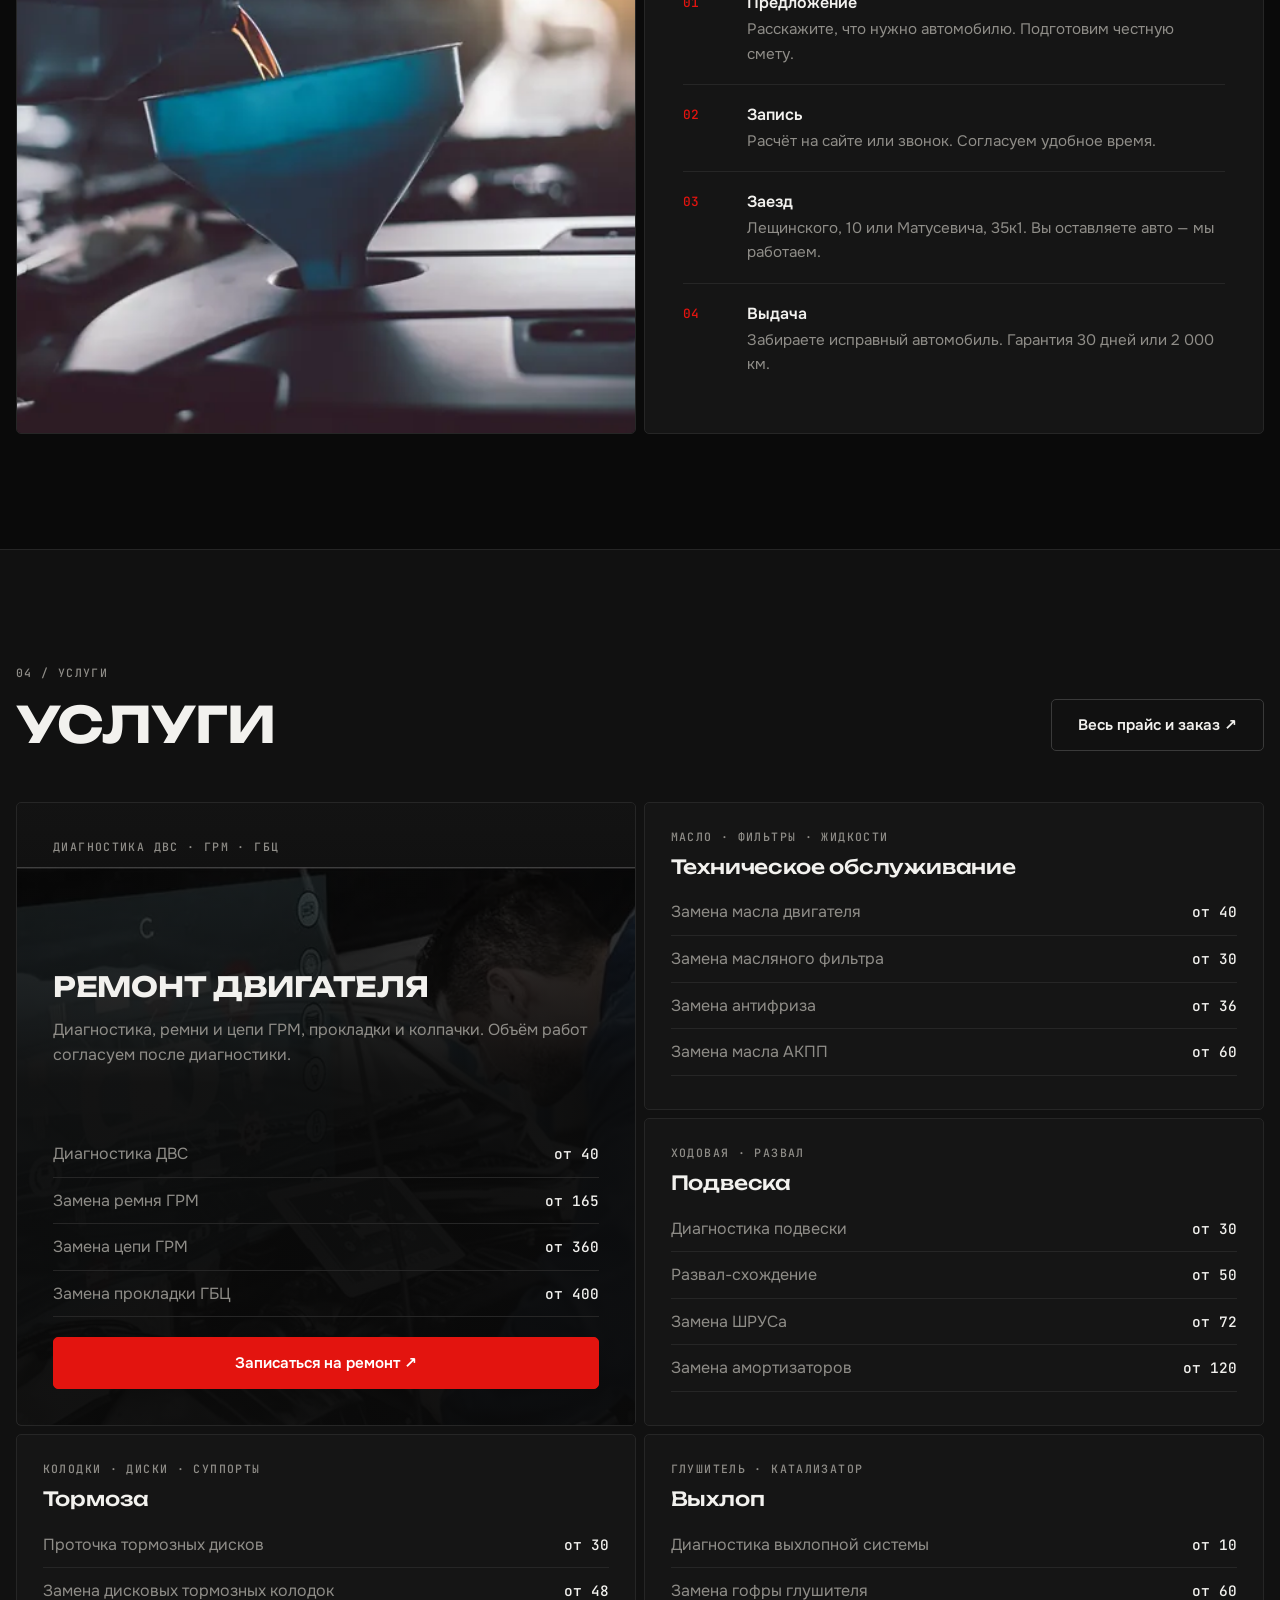
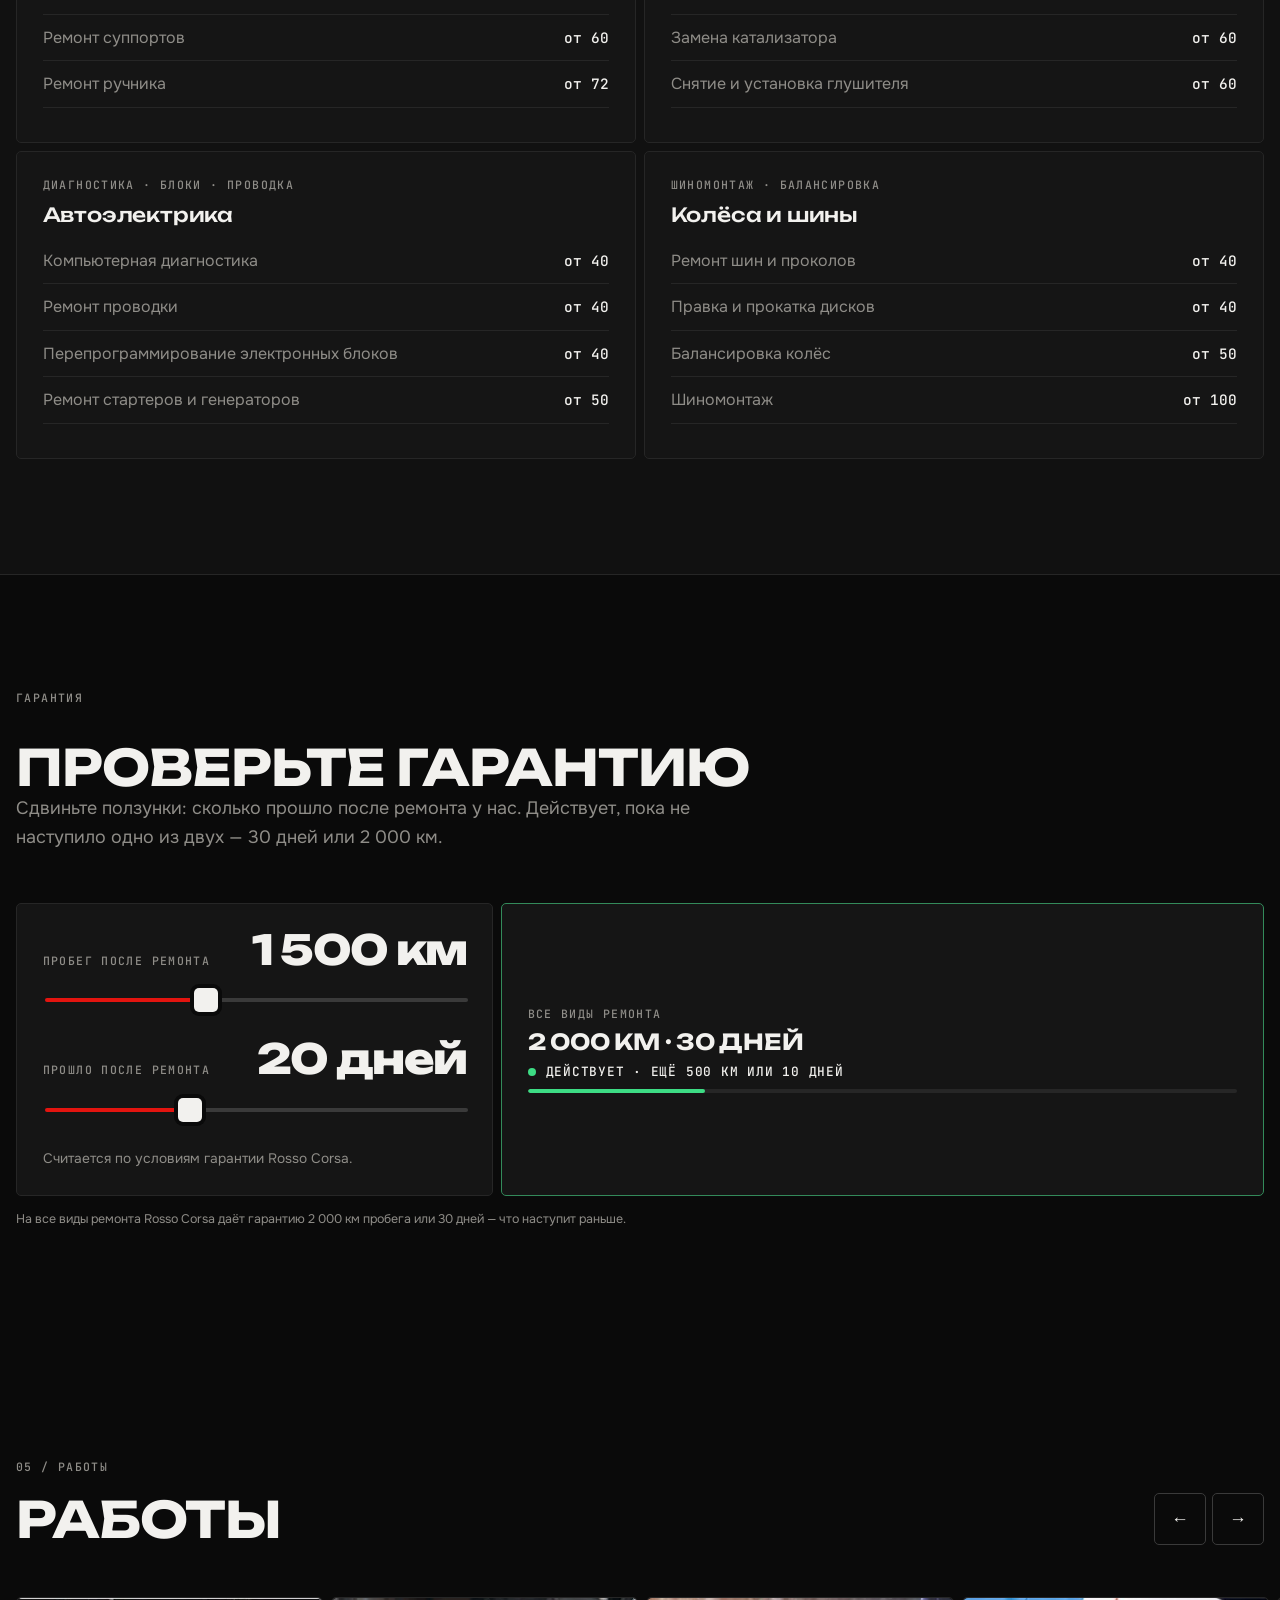
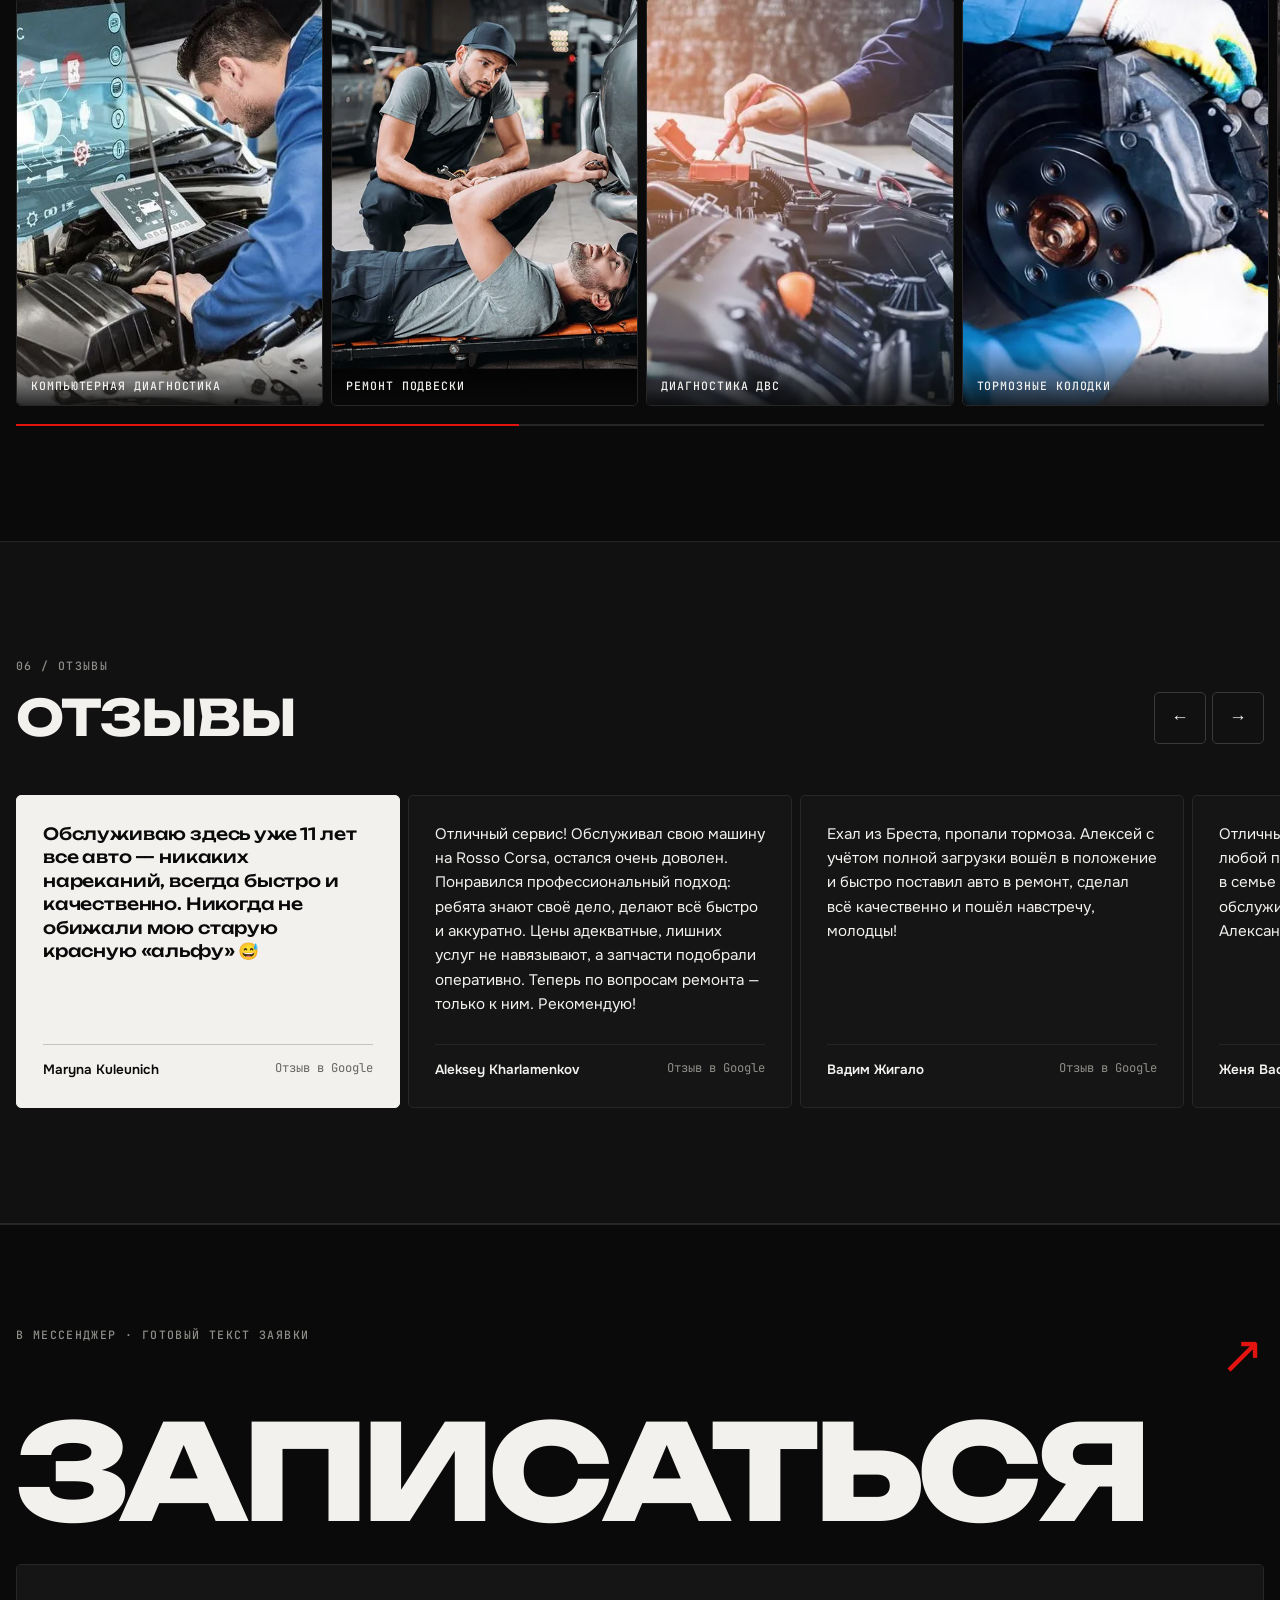
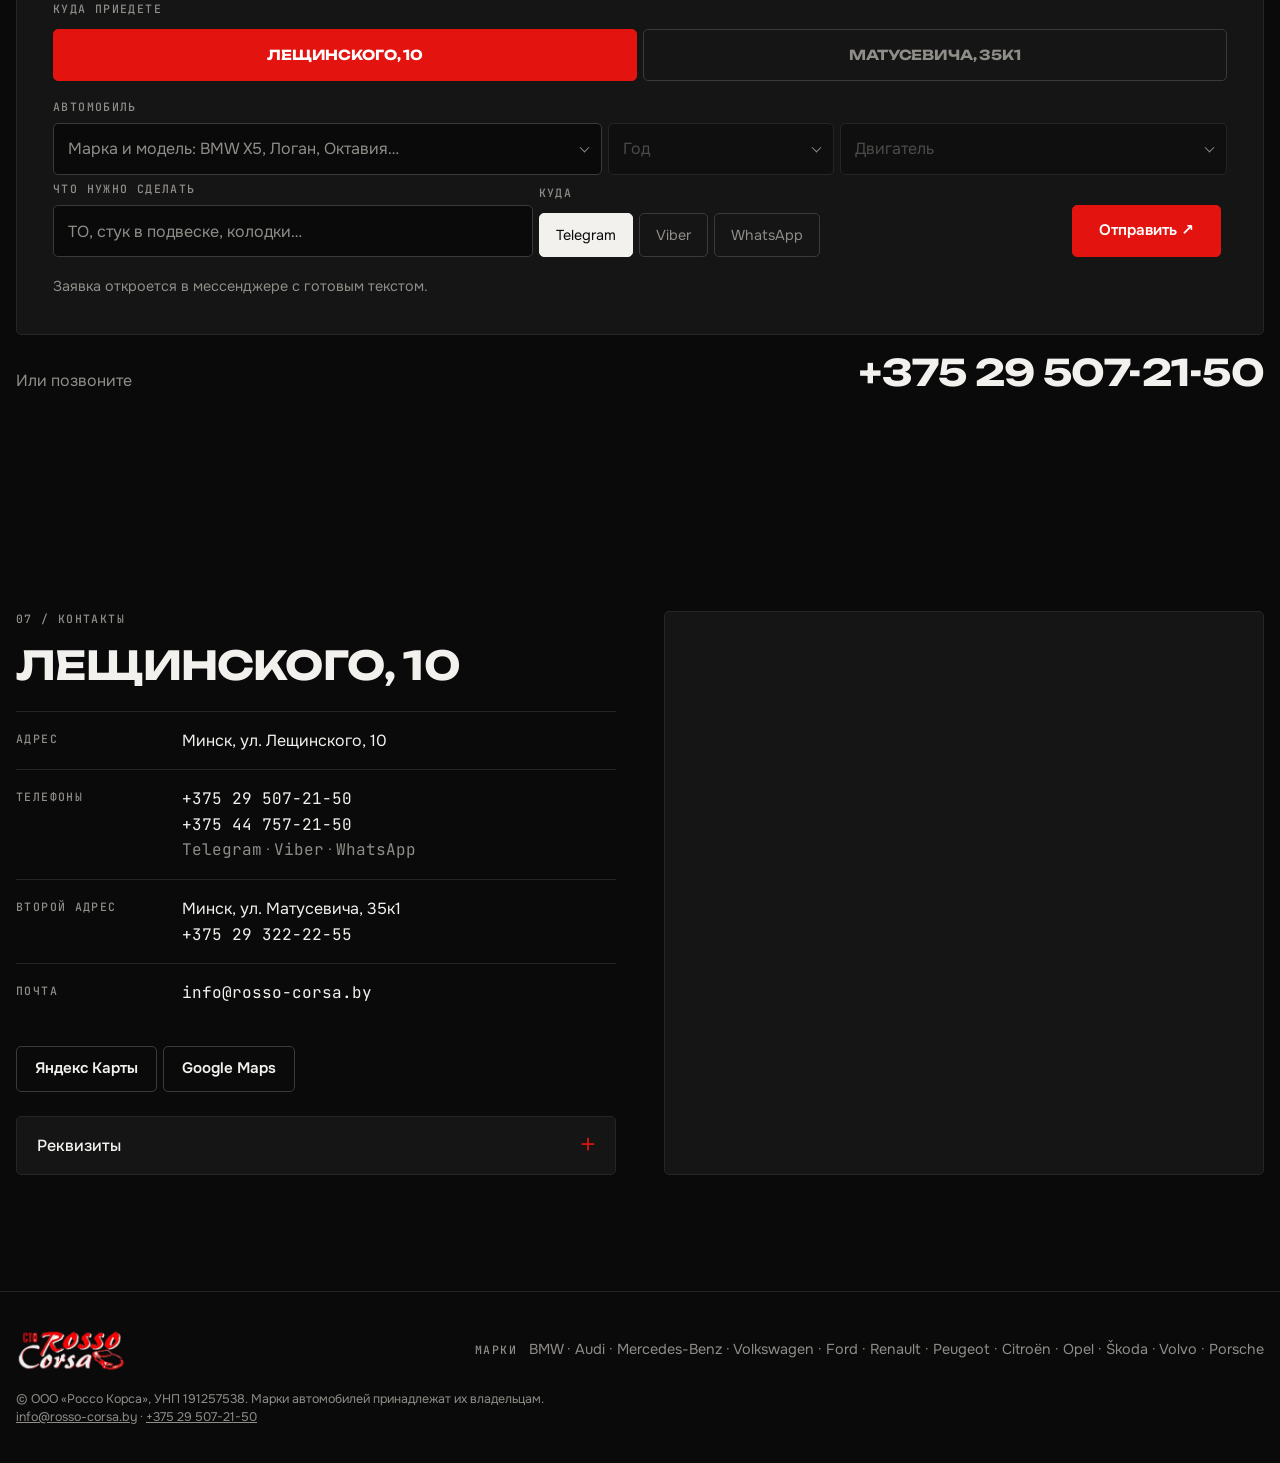
==== commit 12ff21af: "Запись и заказ-наряд как на vagmotors, под реалии Rosso Corsa - подбор авто «марка и модель → год → " ====
--- a/index.html
+++ b/index.html
@@ -149,8 +149,10 @@
         <div class="check__total"><span>Итого</span><strong class="num"><span data-check-sum>0</span> <small>BYN</small></strong></div>
         <p class="check__fine">От минимальной цены, без запчастей. Согласуем до начала работ.</p>
         <div class="check__book" data-check-book hidden>
-          <label class="check__label" for="check-model">Модель, год, двигатель</label>
-          <input id="check-model" class="check__input" name="model" type="text" placeholder="Ford Focus 2015, 1.6" autocomplete="off">
+          <label class="check__label" for="check-model">Автомобиль</label>
+          <input id="check-model" class="check__input" name="model" type="text" placeholder="Марка и модель: BMW X5, Логан, Октавия…" autocomplete="off">
+          <span class="check__label">Куда приедете</span>
+          <div class="check__ch check__ch--2" role="radiogroup" aria-label="Куда приедете"><label><input type="radio" name="branch" value="Лещинского, 10" checked><span>Лещинского, 10</span></label><label><input type="radio" name="branch" value="Матусевича, 35к1"><span>Матусевича, 35к1</span></label></div>
           <span class="check__label">Когда удобно</span>
           <div class="check__days" data-check-days></div>
           <div class="check__slots" data-check-slots></div>
@@ -311,13 +313,13 @@
     <h2 class="book__word" id="book-title">Записаться</h2>
     <form class="booking" data-booking novalidate aria-labelledby="book-title" style="margin-top:clamp(18px,3vw,32px)">
       <fieldset>
-        <legend class="label">Марка</legend>
-        <div class="makes-seg" role="radiogroup">
-          <label><input type="radio" name="make" value="BMW"><span>BMW</span></label><label><input type="radio" name="make" value="Audi"><span>Audi</span></label><label><input type="radio" name="make" value="Mercedes-Benz"><span>Mercedes-Benz</span></label><label><input type="radio" name="make" value="Volkswagen"><span>Volkswagen</span></label><label><input type="radio" name="make" value="Ford"><span>Ford</span></label><label><input type="radio" name="make" value="Renault"><span>Renault</span></label><label><input type="radio" name="make" value="Peugeot"><span>Peugeot</span></label><label><input type="radio" name="make" value="Citroën"><span>Citroën</span></label><label><input type="radio" name="make" value="Другая марка"><span>Другая марка</span></label>
+        <legend class="label">Куда приедете</legend>
+        <div class="makes-seg makes-seg--2" role="radiogroup">
+          <label><input type="radio" name="branch" value="Лещинского, 10" checked><span>Лещинского, 10</span></label><label><input type="radio" name="branch" value="Матусевича, 35к1"><span>Матусевича, 35к1</span></label>
         </div>
       </fieldset>
       <div class="booking__row">
-        <div class="fld"><label class="label" for="b-model">Модель, год, двигатель</label><input id="b-model" name="model" type="text" autocomplete="off" placeholder="Ford Focus 2015, 1.6"></div>
+        <div class="fld fld--car"><label class="label" for="b-model">Автомобиль</label><input id="b-model" name="model" type="text" autocomplete="off" placeholder="Марка и модель: BMW X5, Логан, Октавия…"></div>
         <div class="fld"><label class="label" for="b-task">Что нужно сделать</label><input id="b-task" name="task" type="text" list="b-tasks" autocomplete="off" placeholder="ТО, стук в подвеске, колодки…">
           <datalist id="b-tasks"><option value="Техническое обслуживание"><option value="Компьютерная диагностика"><option value="Ремонт двигателя"><option value="Ремонт подвески"><option value="Ремонт тормозной системы"><option value="Ремонт выхлопной системы"><option value="Ремонт автоэлектрики"><option value="Шиномонтаж"></datalist></div>
         <fieldset class="seg"><legend class="label">Куда</legend>
--- a/assets/css/style.css
+++ b/assets/css/style.css
@@ -768,3 +768,6 @@
 .calc__foot button.calc__link:hover { background: none; color: var(--accent); }
 .strip figure .zoom { position: absolute; inset: 0; z-index: 1; width: 100%; height: 100%; padding: 0; border: 0; background: none; cursor: zoom-in; }
 .strip figure .zoom:focus-visible { outline: 2px solid var(--accent); outline-offset: -4px; }
+.makes-seg--2 { grid-template-columns: repeat(2, minmax(0, 1fr)) !important; }
+.fld--car { grid-column: 1 / -1; }
+.check__ch--2 { grid-template-columns: repeat(2, 1fr); }
